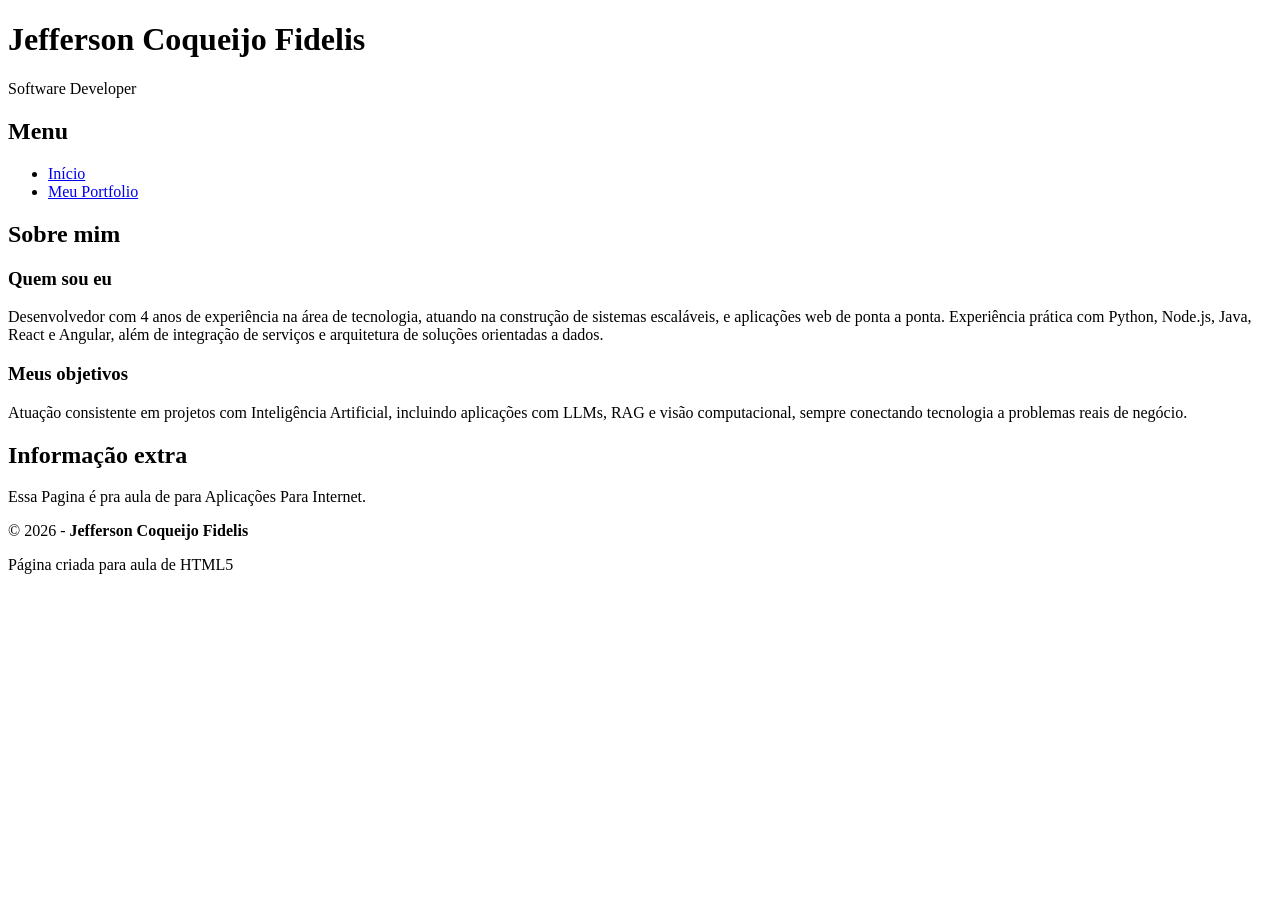
==== Atividades/Atividade-02/src/index.html @ 6340f18f "⭐feat: Página HTML5 simples com header, nav, main, section, article e footer - Criando uma pagina so" ====
<!DOCTYPE html>
<html lang="pt-BR">

<head>
    <meta charset="UTF-8">
    <meta name="viewport" content="width=device-width, initial-scale=1.0">
    <title>Página de Jefferson Coqueijo Fidelis</title>
</head>

<body>

    <header>
        <h1>Jefferson Coqueijo Fidelis</h1>
        <p>Software Developer</p>
    </header>

    <nav>
        <h2>Menu</h2>
        <ul>
            <li><a href="#">Início</a></li>
            <li><a href="https://portfolio-swart-omega-50.vercel.app/">Meu Portfolio</a></li>
        </ul>
    </nav>

    <main>

        <section>
            <h2>Sobre mim</h2>

            <article>
                <h3>Quem sou eu</h3>
                <p>
                    Desenvolvedor com 4 anos de experiência na área de tecnologia, atuando na construção de sistemas escaláveis, e aplicações web de ponta a ponta. Experiência prática com Python, Node.js, Java, React e Angular, além de integração de serviços e arquitetura de soluções orientadas a dados.
                </p>
            </article>

            <article>
                <h3>Meus objetivos</h3>
                <p>
                    Atuação consistente em projetos com Inteligência Artificial, incluindo aplicações com LLMs, RAG e visão computacional, sempre conectando tecnologia a problemas reais de negócio.
                </p>
            </article>

        </section>

        <aside>
            <h2>Informação extra</h2>
            <p>
               Essa Pagina é pra aula de para Aplicações Para Internet.
            </p>
        </aside>

    </main>

    <footer>
        <p>© 2026 - <strong>Jefferson Coqueijo Fidelis</strong></p>
        <p>Página criada para aula de HTML5</p>
    </footer>

</body>

</html>
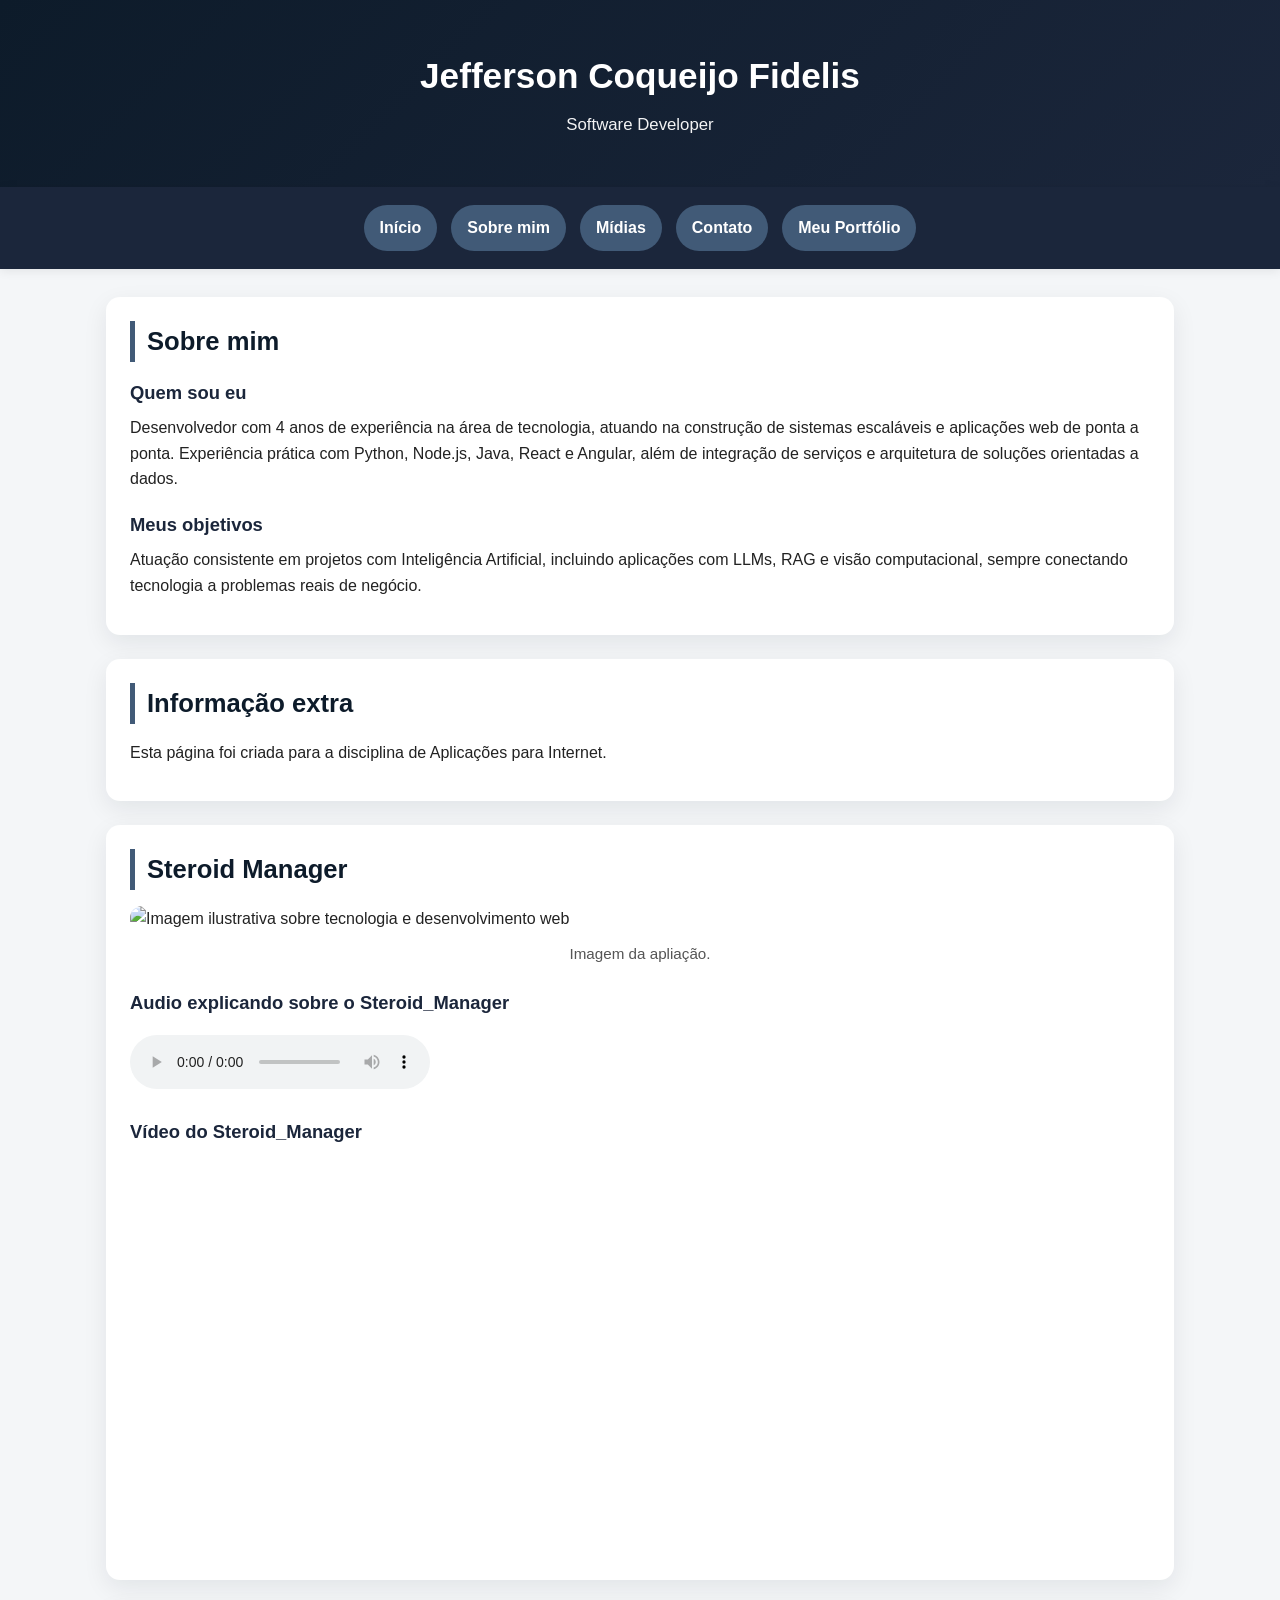
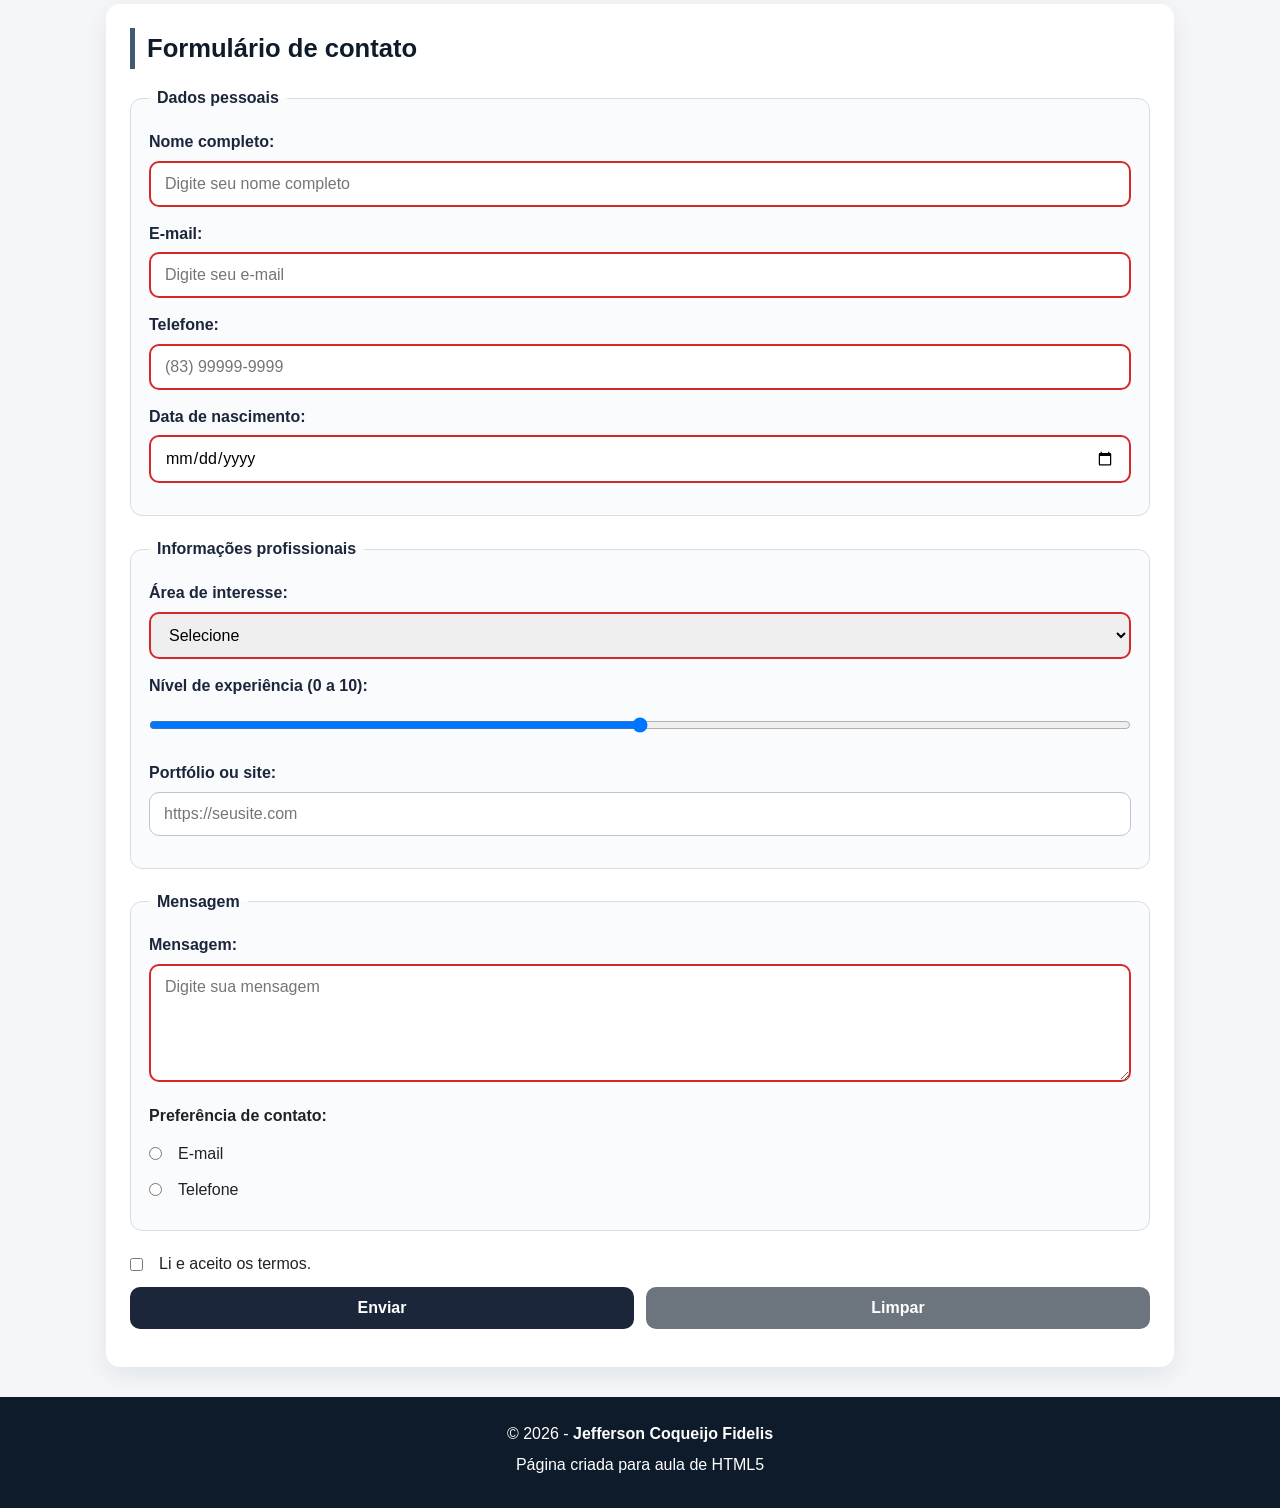
==== commit 2db5cf8e: "✨ Feat : Formulários avançados e mídias. Estrutura semântica do documento  Navegação por teclado  As" ====
--- a/Atividades/Atividade-02/src/index.html
+++ b/Atividades/Atividade-02/src/index.html
@@ -5,6 +5,8 @@
     <meta charset="UTF-8">
     <meta name="viewport" content="width=device-width, initial-scale=1.0">
     <title>Página de Jefferson Coqueijo Fidelis</title>
+    <link rel="stylesheet" href="style/styles.css">
+   
 </head>
 
 <body>
@@ -14,41 +16,191 @@
         <p>Software Developer</p>
     </header>
 
-    <nav>
-        <h2>Menu</h2>
+    <nav aria-label="Navegação principal">
         <ul>
-            <li><a href="#">Início</a></li>
-            <li><a href="https://portfolio-swart-omega-50.vercel.app/">Meu Portfolio</a></li>
+            <li><a href="#inicio">Início</a></li>
+            <li><a href="#sobre">Sobre mim</a></li>
+            <li><a href="#midias">Mídias</a></li>
+            <li><a href="#contato">Contato</a></li>
+            <li><a href="https://portfolio-swart-omega-50.vercel.app/" target="_blank" rel="noopener noreferrer">Meu Portfólio</a></li>
         </ul>
     </nav>
 
-    <main>
-
-        <section>
+    <main id="inicio">
+
+        <section id="sobre">
             <h2>Sobre mim</h2>
 
             <article>
                 <h3>Quem sou eu</h3>
                 <p>
-                    Desenvolvedor com 4 anos de experiência na área de tecnologia, atuando na construção de sistemas escaláveis, e aplicações web de ponta a ponta. Experiência prática com Python, Node.js, Java, React e Angular, além de integração de serviços e arquitetura de soluções orientadas a dados.
+                    Desenvolvedor com 4 anos de experiência na área de tecnologia, atuando na construção de sistemas
+                    escaláveis e aplicações web de ponta a ponta. Experiência prática com Python, Node.js, Java, React
+                    e Angular, além de integração de serviços e arquitetura de soluções orientadas a dados.
                 </p>
             </article>
 
             <article>
                 <h3>Meus objetivos</h3>
                 <p>
-                    Atuação consistente em projetos com Inteligência Artificial, incluindo aplicações com LLMs, RAG e visão computacional, sempre conectando tecnologia a problemas reais de negócio.
+                    Atuação consistente em projetos com Inteligência Artificial, incluindo aplicações com LLMs, RAG e
+                    visão computacional, sempre conectando tecnologia a problemas reais de negócio.
                 </p>
             </article>
-
         </section>
 
         <aside>
             <h2>Informação extra</h2>
             <p>
-               Essa Pagina é pra aula de para Aplicações Para Internet.
+                Esta página foi criada para a disciplina de Aplicações para Internet.
             </p>
         </aside>
+
+        <section id="midias">
+            <h2>Steroid Manager</h2>
+
+            <figure>
+                <img src="https://github-production-user-asset-6210df.s3.amazonaws.com/103468557/567363832-1a2eb5b3-f2b9-4617-880b-ebb6c87a023f.png?X-Amz-Algorithm=AWS4-HMAC-SHA256&X-Amz-Credential=AKIAVCODYLSA53PQK4ZA%2F20260322%2Fus-east-1%2Fs3%2Faws4_request&X-Amz-Date=20260322T024148Z&X-Amz-Expires=300&X-Amz-Signature=57ea985e418c3ec6338b1f11062d06a738a154f47679658f885ff54e4e17924d&X-Amz-SignedHeaders=host"
+                    alt="Imagem ilustrativa sobre tecnologia e desenvolvimento web">
+                <figcaption>Imagem da apliação.</figcaption>
+            </figure>
+
+            <h3>Audio explicando sobre o Steroid_Manager</h3>
+            <audio controls>
+                <source src="audio/Esse.m4a" type="audio/mp4">
+               
+                Seu navegador não suporta o elemento de áudio.
+            </audio>
+
+            <h3>Vídeo do Steroid_Manager</h3>
+            <iframe
+                src="https://www.youtube.com/embed/2qAwMleOou0"
+                title="Vídeo incorporado"
+                allow="accelerometer; autoplay; clipboard-write; encrypted-media; gyroscope; picture-in-picture"
+                allowfullscreen>
+            </iframe>
+        </section>
+
+       <section id="contato">
+    <h2>Formulário de contato</h2>
+
+    <form action="#" method="post">
+        <fieldset>
+            <legend>Dados pessoais</legend>
+
+            <label for="nome">Nome completo:</label>
+ <input
+  type="text"
+  id="nome"
+  name="nome"
+  required
+  minlength="3"
+  maxlength="100"
+  pattern="^[A-Za-zÀ-ÿ]+(?: [A-Za-zÀ-ÿ]+)+$"
+  placeholder="Digite seu nome completo">
+
+
+            <label for="email">E-mail:</label>
+            <input
+                type="email"
+                id="email"
+                name="email"
+                required
+                placeholder="Digite seu e-mail">
+
+            <label for="telefone">Telefone:</label>
+            <input
+                type="tel"
+                id="telefone"
+                name="telefone"
+                required
+                placeholder="(83) 99999-9999"
+                pattern="\([0-9]{2}\)\s[0-9]{4,5}-[0-9]{4}"
+                title="Digite no formato (83) 99999-9999">
+
+            <label for="nascimento">Data de nascimento:</label>
+            <input
+                type="date"
+                id="nascimento"
+                name="nascimento"
+                required>
+        </fieldset>
+
+        <fieldset>
+            <legend>Informações profissionais</legend>
+
+            <label for="area">Área de interesse:</label>
+            <select id="area" name="area" required>
+                <option value="">Selecione</option>
+                <option value="frontend">Front-end</option>
+                <option value="backend">Back-end</option>
+                <option value="fullstack">Full Stack</option>
+                <option value="dados">Dados e IA</option>
+            </select>
+
+            <label for="nivel">Nível de experiência (0 a 10):</label>
+            <input
+                type="range"
+                id="nivel"
+                name="nivel"
+                min="0"
+                max="10"
+                value="5">
+
+            <label for="site">Portfólio ou site:</label>
+            <input
+                type="url"
+                id="site"
+                name="site"
+                placeholder="https://seusite.com">
+        </fieldset>
+
+        <fieldset>
+            <legend>Mensagem</legend>
+
+            <label for="mensagem">Mensagem:</label>
+            <textarea
+                id="mensagem"
+                name="mensagem"
+                rows="5"
+                required
+                minlength="10"
+                maxlength="500"
+                placeholder="Digite sua mensagem"></textarea>
+
+            <p><strong>Preferência de contato:</strong></p>
+
+            <div class="inline-option">
+                <input
+                    type="radio"
+                    id="contato-email"
+                    name="preferencia_contato"
+                    value="email"
+                    required>
+                <label for="contato-email">E-mail</label>
+            </div>
+
+            <div class="inline-option">
+                <input
+                    type="radio"
+                    id="contato-telefone"
+                    name="preferencia_contato"
+                    value="telefone">
+                <label for="contato-telefone">Telefone</label>
+            </div>
+        </fieldset>
+
+        <div class="inline-option">
+            <input type="checkbox" id="termos" name="termos" required>
+            <label for="termos">Li e aceito os termos.</label>
+        </div>
+
+        <div class="buttons">
+            <button type="submit">Enviar</button>
+            <button type="reset">Limpar</button>
+        </div>
+    </form>
+</section>
 
     </main>
 
--- a/Atividades/Atividade-02/src/style/styles.css
+++ b/Atividades/Atividade-02/src/style/styles.css
@@ -0,0 +1,310 @@
+
+        * {
+            margin: 0;
+            padding: 0;
+            box-sizing: border-box;
+        }
+
+        :root {
+            --bg: #f4f6f8;
+            --surface: #ffffff;
+            --primary: #0d1b2a;
+            --secondary: #1b263b;
+            --accent: #415a77;
+            --accent-hover: #778da9;
+            --text: #222;
+            --muted: #555;
+            --border: #d9dee5;
+            --shadow: 0 8px 24px rgba(13, 27, 42, 0.08);
+            --radius: 14px;
+        }
+
+        body {
+            font-family: Arial, Helvetica, sans-serif;
+            line-height: 1.6;
+            background-color: var(--bg);
+            color: var(--text);
+        }
+
+        header {
+            background: linear-gradient(135deg, var(--primary), var(--secondary));
+            color: white;
+            text-align: center;
+            padding: 48px 20px 36px;
+        }
+
+        header h1 {
+            font-size: 2.2rem;
+            margin-bottom: 8px;
+        }
+
+        header p {
+            font-size: 1.05rem;
+            opacity: 0.95;
+        }
+
+        nav {
+            background-color: var(--secondary);
+            padding: 18px 20px;
+            box-shadow: 0 2px 10px rgba(0, 0, 0, 0.08);
+        }
+
+        nav h2 {
+            color: white;
+            text-align: center;
+            margin-bottom: 14px;
+            font-size: 1.1rem;
+        }
+
+        nav ul {
+            list-style: none;
+            display: flex;
+            justify-content: center;
+            align-items: center;
+            flex-wrap: wrap;
+            gap: 14px;
+        }
+
+        nav a {
+            display: inline-block;
+            color: white;
+            text-decoration: none;
+            background-color: var(--accent);
+            padding: 10px 16px;
+            border-radius: 999px;
+            transition: 0.25s ease;
+            font-weight: bold;
+        }
+input:required:invalid,
+select:required:invalid,
+textarea:required:invalid {
+    border: 2px solid #d62828;
+}
+
+input:required:valid,
+select:required:valid,
+textarea:required:valid {
+    border: 2px solid #2a9d8f;
+}
+
+input:focus:invalid,
+select:focus:invalid,
+textarea:focus:invalid {
+    outline: 2px solid #d62828;
+}
+
+input:focus:valid,
+select:focus:valid,
+textarea:focus:valid {
+    outline: 2px solid #2a9d8f;
+}
+        nav a:hover,
+        nav a:focus {
+            background-color: var(--accent-hover);
+            outline: 2px solid white;
+            outline-offset: 2px;
+        }
+
+        main {
+            max-width: 1100px;
+            margin: 28px auto;
+            padding: 0 16px;
+        }
+
+        section,
+        aside {
+            background-color: var(--surface);
+            margin-bottom: 24px;
+            padding: 24px;
+            border-radius: var(--radius);
+            box-shadow: var(--shadow);
+        }
+
+        section h2,
+        aside h2 {
+            font-size: 1.6rem;
+            color: var(--primary);
+            margin-bottom: 16px;
+            border-left: 5px solid var(--accent);
+            padding-left: 12px;
+        }
+
+        article + article {
+            margin-top: 18px;
+        }
+
+        h3 {
+            color: var(--secondary);
+            margin-bottom: 8px;
+            font-size: 1.15rem;
+        }
+
+        p {
+            margin-bottom: 12px;
+        }
+
+        figure {
+            margin-bottom: 22px;
+        }
+
+        img,
+        video,
+        iframe {
+            width: 100%;
+            max-width: 100%;
+            display: block;
+            border-radius: 12px;
+        }
+
+        figcaption {
+            margin-top: 10px;
+            font-size: 0.95rem;
+            color: var(--muted);
+            text-align: center;
+        }
+
+        audio,
+        video,
+        iframe {
+            margin-top: 10px;
+            margin-bottom: 20px;
+        }
+
+        iframe {
+            min-height: 380px;
+            border: none;
+        }
+
+        form {
+            margin-top: 10px;
+        }
+
+        fieldset {
+            border: 1px solid var(--border);
+            border-radius: 12px;
+            padding: 18px;
+            margin-bottom: 20px;
+            background-color: #fafbfd;
+        }
+
+        legend {
+            font-weight: bold;
+            color: var(--secondary);
+            padding: 0 8px;
+        }
+
+        label {
+            display: inline-block;
+            margin-bottom: 6px;
+            font-weight: bold;
+            color: var(--secondary);
+        }
+
+        input,
+        select,
+        textarea,
+        button {
+            width: 100%;
+            padding: 12px 14px;
+            margin-bottom: 14px;
+            border: 1px solid #bcc6d3;
+            border-radius: 10px;
+            font-size: 1rem;
+            font-family: inherit;
+        }
+
+        input:focus,
+        select:focus,
+        textarea:focus,
+        button:focus {
+            outline: 2px solid var(--accent-hover);
+            outline-offset: 2px;
+            border-color: var(--accent);
+        }
+
+        input[type="radio"],
+        input[type="checkbox"] {
+            width: auto;
+            margin: 0 8px 0 0;
+        }
+
+        .inline-option {
+            display: flex;
+            align-items: center;
+            gap: 8px;
+            margin-bottom: 10px;
+        }
+
+        .inline-option label {
+            margin-bottom: 0;
+            font-weight: normal;
+            color: var(--text);
+        }
+
+        .buttons {
+            display: flex;
+            gap: 12px;
+            flex-wrap: wrap;
+            margin-top: 10px;
+        }
+
+        .buttons button {
+            flex: 1;
+            min-width: 180px;
+            border: none;
+            cursor: pointer;
+            color: white;
+            font-weight: bold;
+            transition: 0.25s ease;
+        }
+
+        .buttons button[type="submit"] {
+            background-color: var(--secondary);
+        }
+
+        .buttons button[type="submit"]:hover {
+            background-color: var(--accent);
+        }
+
+        .buttons button[type="reset"] {
+            background-color: #6c757d;
+        }
+
+        .buttons button[type="reset"]:hover {
+            background-color: #5a6268;
+        }
+
+        footer {
+            background-color: var(--primary);
+            color: white;
+            text-align: center;
+            padding: 24px 20px;
+            margin-top: 30px;
+        }
+
+        footer p {
+            margin-bottom: 6px;
+        }
+
+        @media (max-width: 768px) {
+            header h1 {
+                font-size: 1.7rem;
+            }
+
+            nav ul {
+                flex-direction: column;
+            }
+
+            .buttons {
+                flex-direction: column;
+            }
+
+            iframe {
+                min-height: 220px;
+            }
+
+            section,
+            aside {
+                padding: 18px;
+            }
+        }
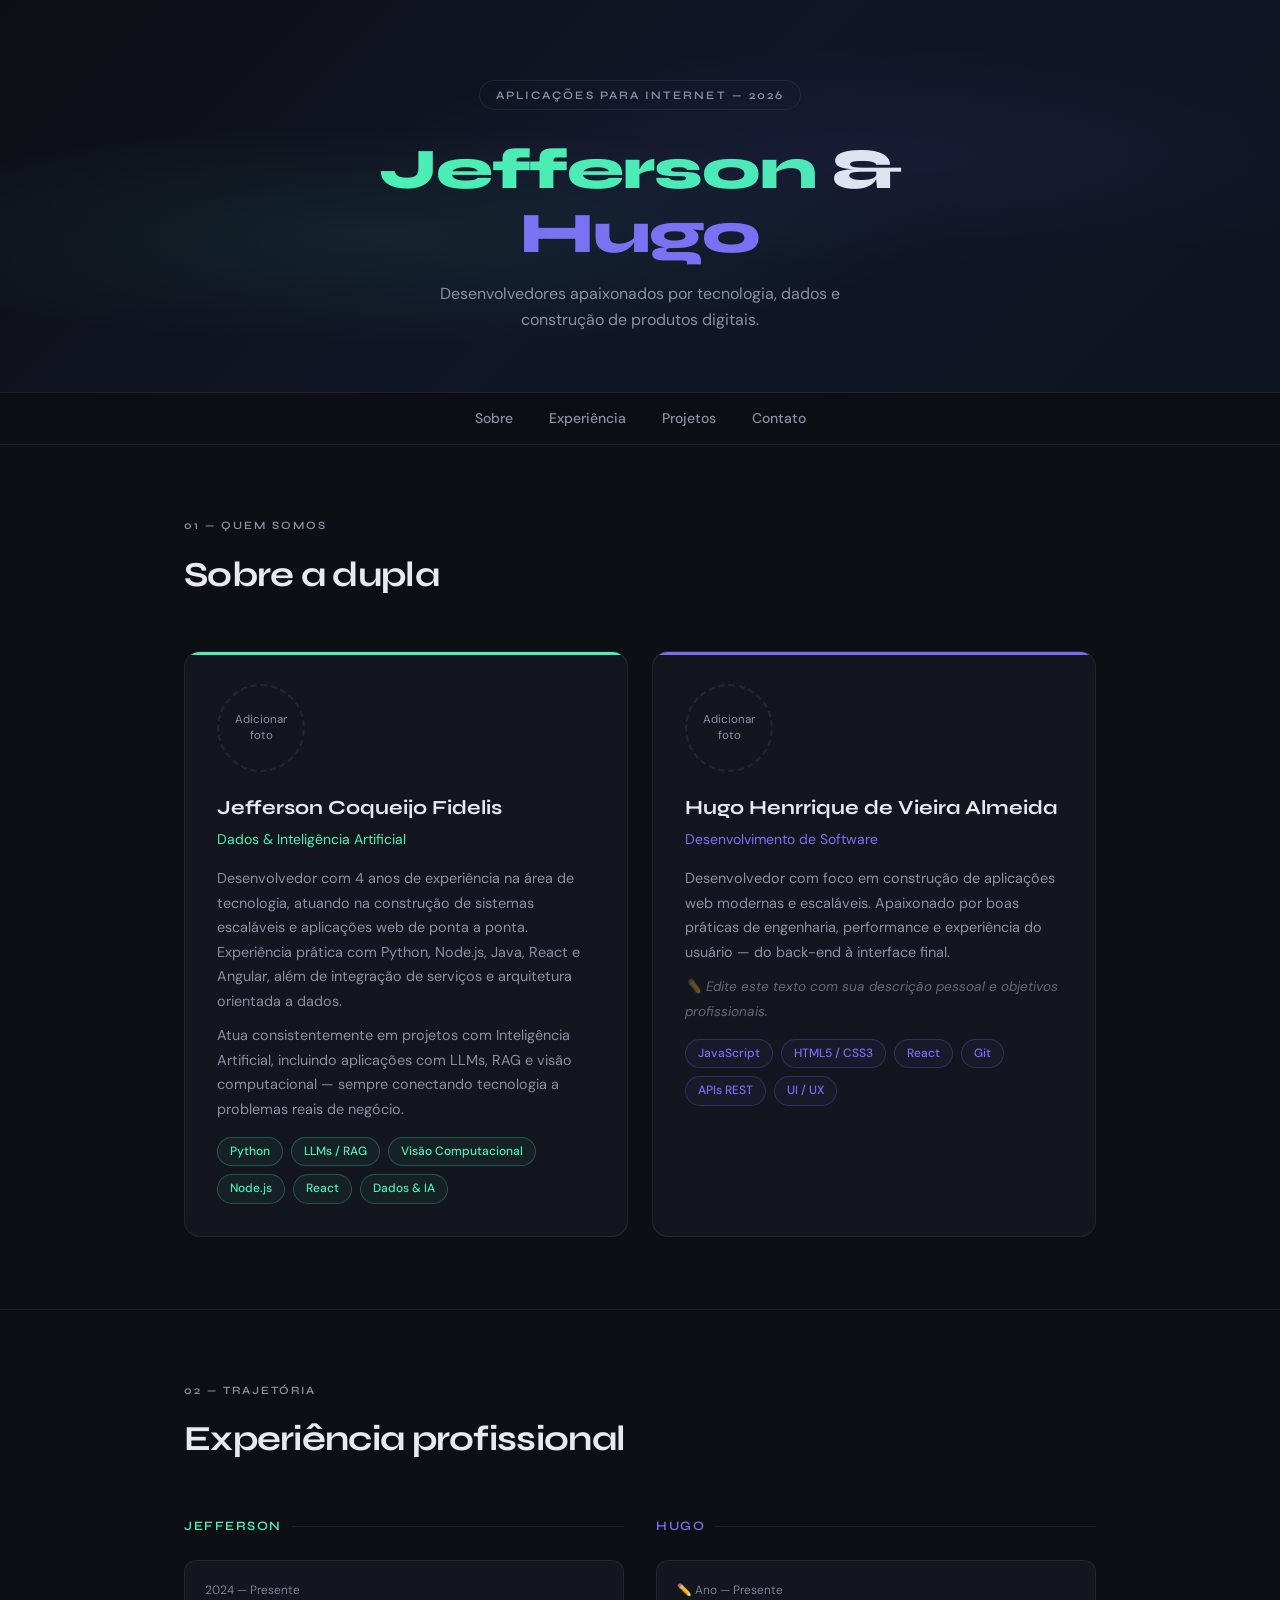
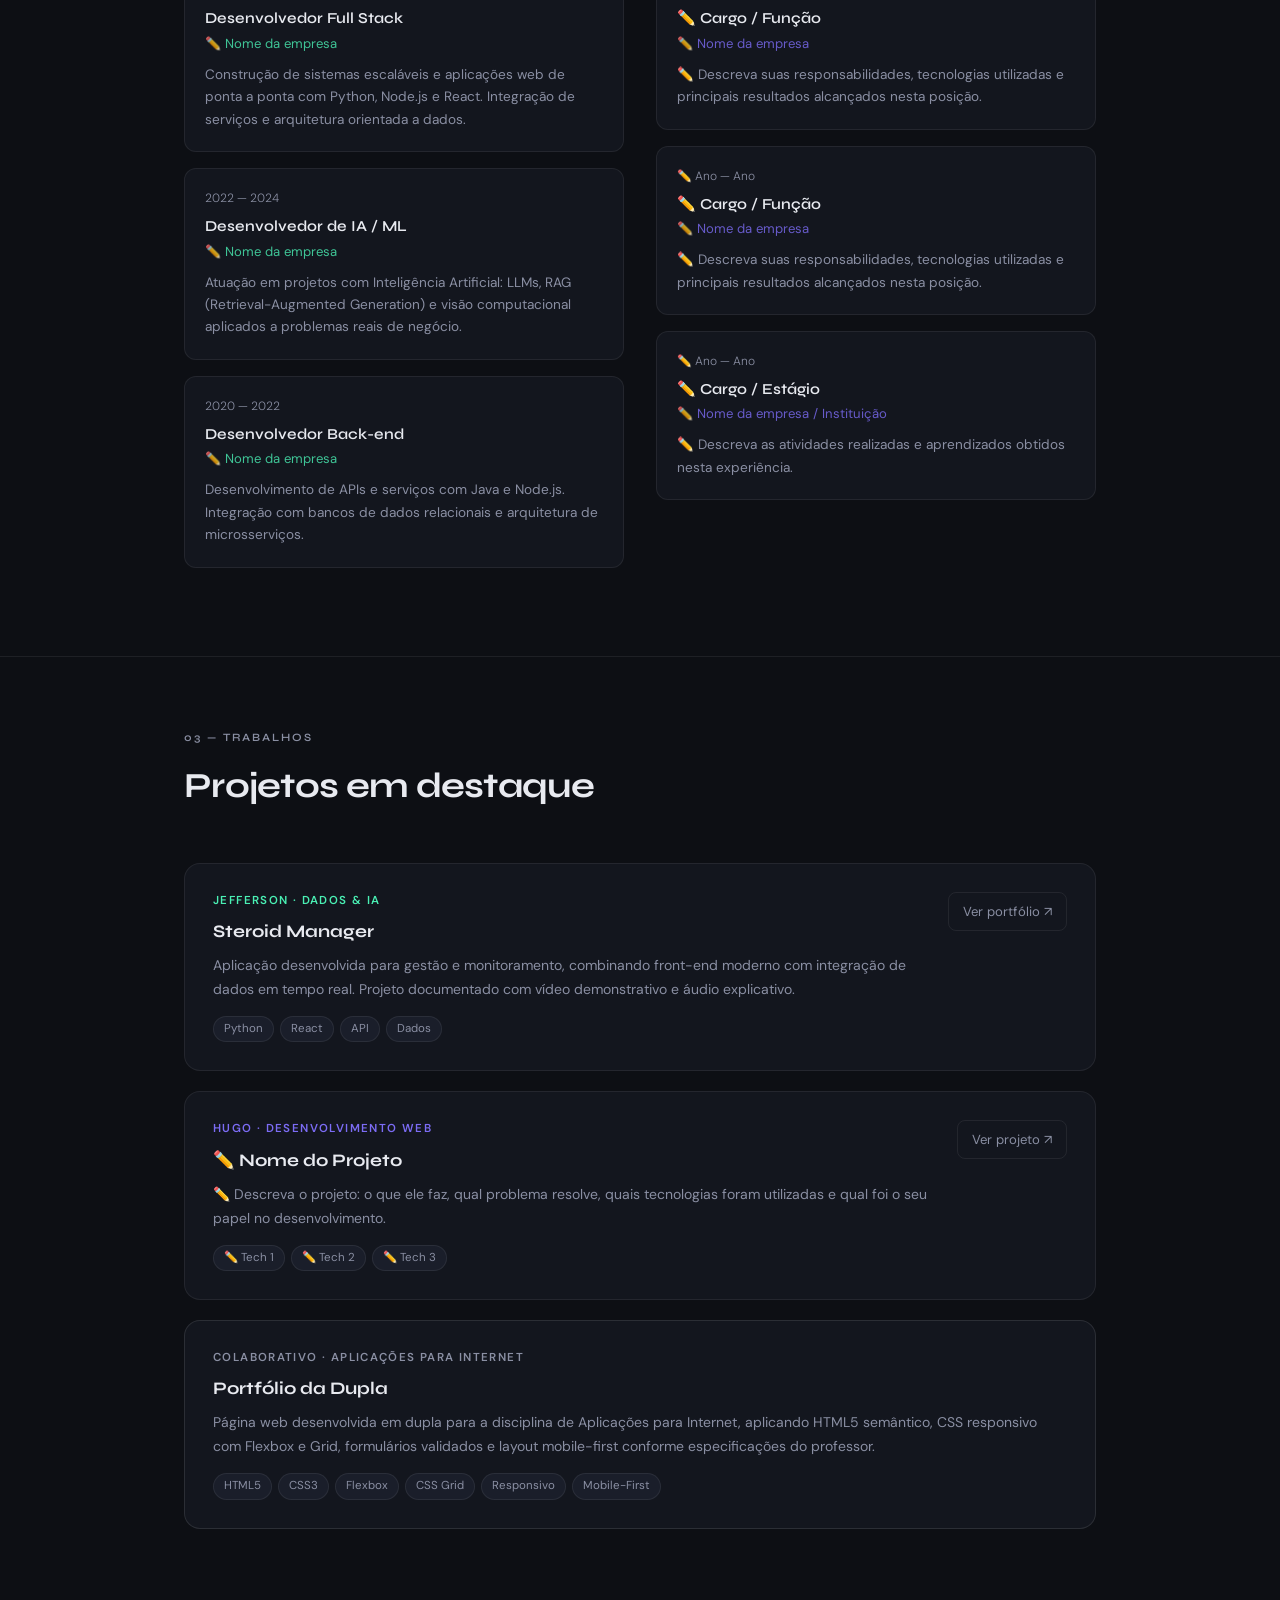
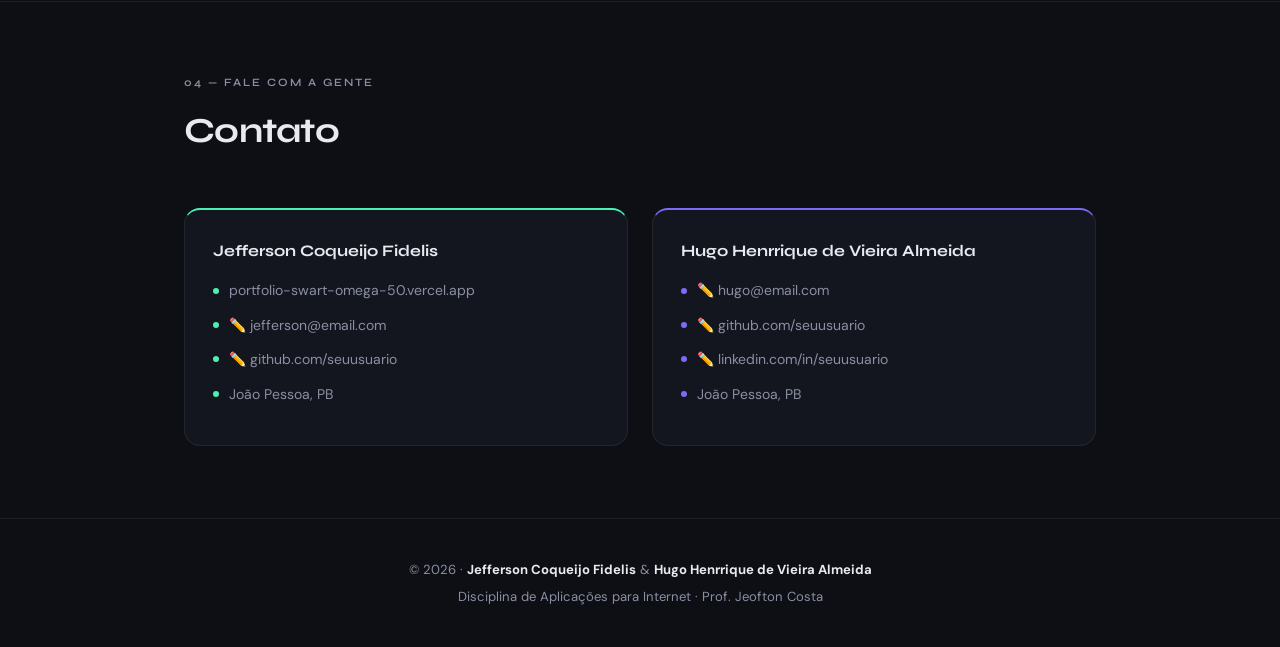
==== commit c1b13e03: "Feat: Atualização do portfolio" ====
--- a/Atividades/Atividade-02/src/index.html
+++ b/Atividades/Atividade-02/src/index.html
@@ -1,214 +1,302 @@
 <!DOCTYPE html>
 <html lang="pt-BR">
-
 <head>
-    <meta charset="UTF-8">
-    <meta name="viewport" content="width=device-width, initial-scale=1.0">
-    <title>Página de Jefferson Coqueijo Fidelis</title>
-    <link rel="stylesheet" href="style/styles.css">
-   
+  <meta charset="UTF-8">
+  <meta name="viewport" content="width=device-width, initial-scale=1.0">
+  <title>Portfólio – Jefferson & Hugo</title>
+  <link rel="preconnect" href="https://fonts.googleapis.com">
+  <link href="https://fonts.googleapis.com/css2?family=Syne:wght@400;600;700;800&family=DM+Sans:ital,wght@0,300;0,400;0,500;1,300&display=swap" rel="stylesheet">
+  <link rel="stylesheet" href="/Atividades/Atividade-02/src/style/styles.css">
 </head>
-
 <body>
 
-    <header>
-        <h1>Jefferson Coqueijo Fidelis</h1>
-        <p>Software Developer</p>
-    </header>
-
-    <nav aria-label="Navegação principal">
-        <ul>
-            <li><a href="#inicio">Início</a></li>
-            <li><a href="#sobre">Sobre mim</a></li>
-            <li><a href="#midias">Mídias</a></li>
-            <li><a href="#contato">Contato</a></li>
-            <li><a href="https://portfolio-swart-omega-50.vercel.app/" target="_blank" rel="noopener noreferrer">Meu Portfólio</a></li>
-        </ul>
-    </nav>
-
-    <main id="inicio">
-
-        <section id="sobre">
-            <h2>Sobre mim</h2>
-
-            <article>
-                <h3>Quem sou eu</h3>
-                <p>
-                    Desenvolvedor com 4 anos de experiência na área de tecnologia, atuando na construção de sistemas
-                    escaláveis e aplicações web de ponta a ponta. Experiência prática com Python, Node.js, Java, React
-                    e Angular, além de integração de serviços e arquitetura de soluções orientadas a dados.
-                </p>
-            </article>
-
-            <article>
-                <h3>Meus objetivos</h3>
-                <p>
-                    Atuação consistente em projetos com Inteligência Artificial, incluindo aplicações com LLMs, RAG e
-                    visão computacional, sempre conectando tecnologia a problemas reais de negócio.
-                </p>
-            </article>
-        </section>
-
-        <aside>
-            <h2>Informação extra</h2>
-            <p>
-                Esta página foi criada para a disciplina de Aplicações para Internet.
+  <!-- ── HERO ── -->
+  <div class="hero">
+    <div class="hero-label">Aplicações para Internet — 2026</div>
+    <h1>
+      <span class="jeff">Jefferson</span> &<br>
+      <span class="hugo">Hugo</span>
+    </h1>
+    <p>Desenvolvedores apaixonados por tecnologia, dados e construção de produtos digitais.</p>
+  </div>
+
+  <!-- ── NAV ── -->
+  <nav aria-label="Navegação principal">
+    <ul>
+      <li><a href="#sobre">Sobre</a></li>
+      <li><a href="#experiencia">Experiência</a></li>
+      <li><a href="#projetos">Projetos</a></li>
+      <li><a href="#contato">Contato</a></li>
+    </ul>
+  </nav>
+
+  <!-- ── SOBRE ── -->
+  <section id="sobre">
+    <div class="container">
+      <div class="section-tag shared">01 — Quem somos</div>
+      <div class="section-title">Sobre a dupla</div>
+
+      <div class="profiles-grid">
+
+        <!-- Jefferson -->
+        <div class="profile-card jeff">
+          <div class="photo-slot" title="Clique para adicionar foto">
+            <img id="foto-jeff" src="" alt="Foto de Jefferson" style="display:none;">
+            <div class="photo-placeholder" id="placeholder-jeff">Adicionar<br>foto</div>
+            <input type="file" accept="image/*" onchange="loadPhoto(this,'foto-jeff','placeholder-jeff')">
+          </div>
+          <div class="profile-name">Jefferson Coqueijo Fidelis</div>
+          <div class="profile-role">Dados & Inteligência Artificial</div>
+          <p class="profile-bio">
+            Desenvolvedor com 4 anos de experiência na área de tecnologia, atuando na construção de sistemas escaláveis e aplicações web de ponta a ponta. Experiência prática com Python, Node.js, Java, React e Angular, além de integração de serviços e arquitetura orientada a dados.
+          </p>
+          <p class="profile-bio" style="margin-top:10px;">
+            Atua consistentemente em projetos com Inteligência Artificial, incluindo aplicações com LLMs, RAG e visão computacional — sempre conectando tecnologia a problemas reais de negócio.
+          </p>
+          <div class="skills-list jeff">
+            <span class="skill-tag">Python</span>
+            <span class="skill-tag">LLMs / RAG</span>
+            <span class="skill-tag">Visão Computacional</span>
+            <span class="skill-tag">Node.js</span>
+            <span class="skill-tag">React</span>
+            <span class="skill-tag">Dados & IA</span>
+          </div>
+        </div>
+
+        <!-- Hugo -->
+        <div class="profile-card hugo">
+          <div class="photo-slot" title="Clique para adicionar foto">
+            <img id="foto-hugo" src="" alt="Foto de Hugo" style="display:none;">
+            <div class="photo-placeholder" id="placeholder-hugo">Adicionar<br>foto</div>
+            <input type="file" accept="image/*" onchange="loadPhoto(this,'foto-hugo','placeholder-hugo')">
+          </div>
+          <div class="profile-name">Hugo Henrrique de Vieira Almeida</div>
+          <div class="profile-role">Desenvolvimento de Software</div>
+          <p class="profile-bio">
+            Desenvolvedor com foco em construção de aplicações web modernas e escaláveis. Apaixonado por boas práticas de engenharia, performance e experiência do usuário — do back-end à interface final.
+          </p>
+          <p class="profile-bio" style="margin-top:10px;">
+            <em style="color: rgba(255,255,255,0.35); font-size:0.85rem;">✏️ Edite este texto com sua descrição pessoal e objetivos profissionais.</em>
+          </p>
+          <div class="skills-list hugo">
+            <span class="skill-tag">JavaScript</span>
+            <span class="skill-tag">HTML5 / CSS3</span>
+            <span class="skill-tag">React</span>
+            <span class="skill-tag">Git</span>
+            <span class="skill-tag">APIs REST</span>
+            <span class="skill-tag">UI / UX</span>
+          </div>
+        </div>
+
+      </div>
+    </div>
+  </section>
+
+  <!-- ── EXPERIÊNCIA ── -->
+  <section id="experiencia">
+    <div class="container">
+      <div class="section-tag shared">02 — Trajetória</div>
+      <div class="section-title">Experiência profissional</div>
+
+      <div class="experience-columns">
+
+        <!-- Jefferson -->
+        <div class="jeff-col">
+          <div class="exp-column-header jeff">Jefferson</div>
+
+          <div class="exp-item">
+            <div class="exp-date">2024 — Presente</div>
+            <div class="exp-title">Desenvolvedor Full Stack</div>
+            <div class="exp-company">✏️ Nome da empresa</div>
+            <div class="exp-desc">Construção de sistemas escaláveis e aplicações web de ponta a ponta com Python, Node.js e React. Integração de serviços e arquitetura orientada a dados.</div>
+          </div>
+
+          <div class="exp-item">
+            <div class="exp-date">2022 — 2024</div>
+            <div class="exp-title">Desenvolvedor de IA / ML</div>
+            <div class="exp-company">✏️ Nome da empresa</div>
+            <div class="exp-desc">Atuação em projetos com Inteligência Artificial: LLMs, RAG (Retrieval-Augmented Generation) e visão computacional aplicados a problemas reais de negócio.</div>
+          </div>
+
+          <div class="exp-item">
+            <div class="exp-date">2020 — 2022</div>
+            <div class="exp-title">Desenvolvedor Back-end</div>
+            <div class="exp-company">✏️ Nome da empresa</div>
+            <div class="exp-desc">Desenvolvimento de APIs e serviços com Java e Node.js. Integração com bancos de dados relacionais e arquitetura de microsserviços.</div>
+          </div>
+        </div>
+
+        <!-- Hugo -->
+        <div class="hugo-col">
+          <div class="exp-column-header hugo">Hugo</div>
+
+          <div class="exp-item">
+            <div class="exp-date">✏️ Ano — Presente</div>
+            <div class="exp-title">✏️ Cargo / Função</div>
+            <div class="exp-company">✏️ Nome da empresa</div>
+            <div class="exp-desc">✏️ Descreva suas responsabilidades, tecnologias utilizadas e principais resultados alcançados nesta posição.</div>
+          </div>
+
+          <div class="exp-item">
+            <div class="exp-date">✏️ Ano — Ano</div>
+            <div class="exp-title">✏️ Cargo / Função</div>
+            <div class="exp-company">✏️ Nome da empresa</div>
+            <div class="exp-desc">✏️ Descreva suas responsabilidades, tecnologias utilizadas e principais resultados alcançados nesta posição.</div>
+          </div>
+
+          <div class="exp-item">
+            <div class="exp-date">✏️ Ano — Ano</div>
+            <div class="exp-title">✏️ Cargo / Estágio</div>
+            <div class="exp-company">✏️ Nome da empresa / Instituição</div>
+            <div class="exp-desc">✏️ Descreva as atividades realizadas e aprendizados obtidos nesta experiência.</div>
+          </div>
+        </div>
+
+      </div>
+    </div>
+  </section>
+
+  <!-- ── PROJETOS ── -->
+  <section id="projetos">
+    <div class="container">
+      <div class="section-tag shared">03 — Trabalhos</div>
+      <div class="section-title">Projetos em destaque</div>
+
+      <div class="projects-shared">
+
+        <!-- Steroid Manager (Jefferson) -->
+        <div class="project-card">
+          <div>
+            <div class="project-label" style="color: var(--accent-jeff);">Jefferson · Dados & IA</div>
+            <div class="project-name">Steroid Manager</div>
+            <p class="project-desc">
+              Aplicação desenvolvida para gestão e monitoramento, combinando front-end moderno com integração de dados em tempo real. Projeto documentado com vídeo demonstrativo e áudio explicativo.
             </p>
-        </aside>
-
-        <section id="midias">
-            <h2>Steroid Manager</h2>
-
-            <figure>
-                <img src="https://github-production-user-asset-6210df.s3.amazonaws.com/103468557/567363832-1a2eb5b3-f2b9-4617-880b-ebb6c87a023f.png?X-Amz-Algorithm=AWS4-HMAC-SHA256&X-Amz-Credential=AKIAVCODYLSA53PQK4ZA%2F20260322%2Fus-east-1%2Fs3%2Faws4_request&X-Amz-Date=20260322T024148Z&X-Amz-Expires=300&X-Amz-Signature=57ea985e418c3ec6338b1f11062d06a738a154f47679658f885ff54e4e17924d&X-Amz-SignedHeaders=host"
-                    alt="Imagem ilustrativa sobre tecnologia e desenvolvimento web">
-                <figcaption>Imagem da apliação.</figcaption>
-            </figure>
-
-            <h3>Audio explicando sobre o Steroid_Manager</h3>
-            <audio controls>
-                <source src="audio/Esse.m4a" type="audio/mp4">
-               
-                Seu navegador não suporta o elemento de áudio.
-            </audio>
-
-            <h3>Vídeo do Steroid_Manager</h3>
-            <iframe
-                src="https://www.youtube.com/embed/2qAwMleOou0"
-                title="Vídeo incorporado"
-                allow="accelerometer; autoplay; clipboard-write; encrypted-media; gyroscope; picture-in-picture"
-                allowfullscreen>
-            </iframe>
-        </section>
-
-       <section id="contato">
-    <h2>Formulário de contato</h2>
-
-    <form action="#" method="post">
-        <fieldset>
-            <legend>Dados pessoais</legend>
-
-            <label for="nome">Nome completo:</label>
- <input
-  type="text"
-  id="nome"
-  name="nome"
-  required
-  minlength="3"
-  maxlength="100"
-  pattern="^[A-Za-zÀ-ÿ]+(?: [A-Za-zÀ-ÿ]+)+$"
-  placeholder="Digite seu nome completo">
-
-
-            <label for="email">E-mail:</label>
-            <input
-                type="email"
-                id="email"
-                name="email"
-                required
-                placeholder="Digite seu e-mail">
-
-            <label for="telefone">Telefone:</label>
-            <input
-                type="tel"
-                id="telefone"
-                name="telefone"
-                required
-                placeholder="(83) 99999-9999"
-                pattern="\([0-9]{2}\)\s[0-9]{4,5}-[0-9]{4}"
-                title="Digite no formato (83) 99999-9999">
-
-            <label for="nascimento">Data de nascimento:</label>
-            <input
-                type="date"
-                id="nascimento"
-                name="nascimento"
-                required>
-        </fieldset>
-
-        <fieldset>
-            <legend>Informações profissionais</legend>
-
-            <label for="area">Área de interesse:</label>
-            <select id="area" name="area" required>
-                <option value="">Selecione</option>
-                <option value="frontend">Front-end</option>
-                <option value="backend">Back-end</option>
-                <option value="fullstack">Full Stack</option>
-                <option value="dados">Dados e IA</option>
-            </select>
-
-            <label for="nivel">Nível de experiência (0 a 10):</label>
-            <input
-                type="range"
-                id="nivel"
-                name="nivel"
-                min="0"
-                max="10"
-                value="5">
-
-            <label for="site">Portfólio ou site:</label>
-            <input
-                type="url"
-                id="site"
-                name="site"
-                placeholder="https://seusite.com">
-        </fieldset>
-
-        <fieldset>
-            <legend>Mensagem</legend>
-
-            <label for="mensagem">Mensagem:</label>
-            <textarea
-                id="mensagem"
-                name="mensagem"
-                rows="5"
-                required
-                minlength="10"
-                maxlength="500"
-                placeholder="Digite sua mensagem"></textarea>
-
-            <p><strong>Preferência de contato:</strong></p>
-
-            <div class="inline-option">
-                <input
-                    type="radio"
-                    id="contato-email"
-                    name="preferencia_contato"
-                    value="email"
-                    required>
-                <label for="contato-email">E-mail</label>
+            <div class="project-tags">
+              <span class="project-tag">Python</span>
+              <span class="project-tag">React</span>
+              <span class="project-tag">API</span>
+              <span class="project-tag">Dados</span>
             </div>
-
-            <div class="inline-option">
-                <input
-                    type="radio"
-                    id="contato-telefone"
-                    name="preferencia_contato"
-                    value="telefone">
-                <label for="contato-telefone">Telefone</label>
+          </div>
+          <a href="https://portfolio-swart-omega-50.vercel.app/" target="_blank" rel="noopener" class="project-link">
+            Ver portfólio ↗
+          </a>
+        </div>
+
+        <!-- Projeto Hugo -->
+        <div class="project-card">
+          <div>
+            <div class="project-label" style="color: var(--accent-hugo);">Hugo · Desenvolvimento Web</div>
+            <div class="project-name">✏️ Nome do Projeto</div>
+            <p class="project-desc">
+              ✏️ Descreva o projeto: o que ele faz, qual problema resolve, quais tecnologias foram utilizadas e qual foi o seu papel no desenvolvimento.
+            </p>
+            <div class="project-tags">
+              <span class="project-tag">✏️ Tech 1</span>
+              <span class="project-tag">✏️ Tech 2</span>
+              <span class="project-tag">✏️ Tech 3</span>
             </div>
-        </fieldset>
-
-        <div class="inline-option">
-            <input type="checkbox" id="termos" name="termos" required>
-            <label for="termos">Li e aceito os termos.</label>
-        </div>
-
-        <div class="buttons">
-            <button type="submit">Enviar</button>
-            <button type="reset">Limpar</button>
-        </div>
-    </form>
-</section>
-
-    </main>
-
-    <footer>
-        <p>© 2026 - <strong>Jefferson Coqueijo Fidelis</strong></p>
-        <p>Página criada para aula de HTML5</p>
-    </footer>
+          </div>
+          <a href="#" class="project-link">Ver projeto ↗</a>
+        </div>
+
+        <!-- Projeto colaborativo (disciplina) -->
+        <div class="project-card collab" style="border-color: rgba(255,255,255,0.1);">
+          <div>
+            <div class="project-label">Colaborativo · Aplicações para Internet</div>
+            <div class="project-name">Portfólio da Dupla</div>
+            <p class="project-desc">
+              Página web desenvolvida em dupla para a disciplina de Aplicações para Internet, aplicando HTML5 semântico, CSS responsivo com Flexbox e Grid, formulários validados e layout mobile-first conforme especificações do professor.
+            </p>
+            <div class="project-tags">
+              <span class="project-tag">HTML5</span>
+              <span class="project-tag">CSS3</span>
+              <span class="project-tag">Flexbox</span>
+              <span class="project-tag">CSS Grid</span>
+              <span class="project-tag">Responsivo</span>
+              <span class="project-tag">Mobile-First</span>
+            </div>
+          </div>
+        </div>
+
+      </div>
+    </div>
+  </section>
+
+  <!-- ── CONTATO ── -->
+  <section id="contato">
+    <div class="container">
+      <div class="section-tag shared">04 — Fale com a gente</div>
+      <div class="section-title">Contato</div>
+
+      <div class="contact-grid">
+
+        <div class="contact-card jeff">
+          <div class="contact-name jeff">Jefferson Coqueijo Fidelis</div>
+          <div class="contact-item jeff">
+            <span class="contact-dot"></span>
+            <a href="https://portfolio-swart-omega-50.vercel.app/" target="_blank" rel="noopener">portfolio-swart-omega-50.vercel.app</a>
+          </div>
+          <div class="contact-item jeff">
+            <span class="contact-dot"></span>
+            <span>✏️ jefferson@email.com</span>
+          </div>
+          <div class="contact-item jeff">
+            <span class="contact-dot"></span>
+            <span>✏️ github.com/seuusuario</span>
+          </div>
+          <div class="contact-item jeff">
+            <span class="contact-dot"></span>
+            <span>João Pessoa, PB</span>
+          </div>
+        </div>
+
+        <div class="contact-card hugo">
+          <div class="contact-name hugo">Hugo Henrrique de Vieira Almeida</div>
+          <div class="contact-item hugo">
+            <span class="contact-dot"></span>
+            <span>✏️ hugo@email.com</span>
+          </div>
+          <div class="contact-item hugo">
+            <span class="contact-dot"></span>
+            <span>✏️ github.com/seuusuario</span>
+          </div>
+          <div class="contact-item hugo">
+            <span class="contact-dot"></span>
+            <span>✏️ linkedin.com/in/seuusuario</span>
+          </div>
+          <div class="contact-item hugo">
+            <span class="contact-dot"></span>
+            <span>João Pessoa, PB</span>
+          </div>
+        </div>
+
+      </div>
+    </div>
+  </section>
+
+  <!-- ── FOOTER ── -->
+  <footer>
+    <p>© 2026 · <strong>Jefferson Coqueijo Fidelis</strong> & <strong>Hugo Henrrique de Vieira Almeida</strong></p>
+    <p style="margin-top:6px;">Disciplina de Aplicações para Internet · Prof. Jeofton Costa</p>
+  </footer>
+
+  <script>
+    function loadPhoto(input, imgId, placeholderId) {
+      const file = input.files[0];
+      if (!file) return;
+      const reader = new FileReader();
+      reader.onload = function(e) {
+        const img = document.getElementById(imgId);
+        const ph  = document.getElementById(placeholderId);
+        img.src = e.target.result;
+        img.style.display = 'block';
+        ph.style.display  = 'none';
+      };
+      reader.readAsDataURL(file);
+    }
+  </script>
 
 </body>
-
 </html>
--- a/Atividades/Atividade-02/src/style/styles.css
+++ b/Atividades/Atividade-02/src/style/styles.css
@@ -1,310 +1,483 @@
-
-        * {
-            margin: 0;
-            padding: 0;
-            box-sizing: border-box;
-        }
-
-        :root {
-            --bg: #f4f6f8;
-            --surface: #ffffff;
-            --primary: #0d1b2a;
-            --secondary: #1b263b;
-            --accent: #415a77;
-            --accent-hover: #778da9;
-            --text: #222;
-            --muted: #555;
-            --border: #d9dee5;
-            --shadow: 0 8px 24px rgba(13, 27, 42, 0.08);
-            --radius: 14px;
-        }
-
-        body {
-            font-family: Arial, Helvetica, sans-serif;
-            line-height: 1.6;
-            background-color: var(--bg);
-            color: var(--text);
-        }
-
-        header {
-            background: linear-gradient(135deg, var(--primary), var(--secondary));
-            color: white;
-            text-align: center;
-            padding: 48px 20px 36px;
-        }
-
-        header h1 {
-            font-size: 2.2rem;
-            margin-bottom: 8px;
-        }
-
-        header p {
-            font-size: 1.05rem;
-            opacity: 0.95;
-        }
-
-        nav {
-            background-color: var(--secondary);
-            padding: 18px 20px;
-            box-shadow: 0 2px 10px rgba(0, 0, 0, 0.08);
-        }
-
-        nav h2 {
-            color: white;
-            text-align: center;
-            margin-bottom: 14px;
-            font-size: 1.1rem;
-        }
-
-        nav ul {
-            list-style: none;
-            display: flex;
-            justify-content: center;
-            align-items: center;
-            flex-wrap: wrap;
-            gap: 14px;
-        }
-
-        nav a {
-            display: inline-block;
-            color: white;
-            text-decoration: none;
-            background-color: var(--accent);
-            padding: 10px 16px;
-            border-radius: 999px;
-            transition: 0.25s ease;
-            font-weight: bold;
-        }
-input:required:invalid,
-select:required:invalid,
-textarea:required:invalid {
-    border: 2px solid #d62828;
-}
-
-input:required:valid,
-select:required:valid,
-textarea:required:valid {
-    border: 2px solid #2a9d8f;
-}
-
-input:focus:invalid,
-select:focus:invalid,
-textarea:focus:invalid {
-    outline: 2px solid #d62828;
-}
-
-input:focus:valid,
-select:focus:valid,
-textarea:focus:valid {
-    outline: 2px solid #2a9d8f;
-}
-        nav a:hover,
-        nav a:focus {
-            background-color: var(--accent-hover);
-            outline: 2px solid white;
-            outline-offset: 2px;
-        }
-
-        main {
-            max-width: 1100px;
-            margin: 28px auto;
-            padding: 0 16px;
-        }
-
-        section,
-        aside {
-            background-color: var(--surface);
-            margin-bottom: 24px;
-            padding: 24px;
-            border-radius: var(--radius);
-            box-shadow: var(--shadow);
-        }
-
-        section h2,
-        aside h2 {
-            font-size: 1.6rem;
-            color: var(--primary);
-            margin-bottom: 16px;
-            border-left: 5px solid var(--accent);
-            padding-left: 12px;
-        }
-
-        article + article {
-            margin-top: 18px;
-        }
-
-        h3 {
-            color: var(--secondary);
-            margin-bottom: 8px;
-            font-size: 1.15rem;
-        }
-
-        p {
-            margin-bottom: 12px;
-        }
-
-        figure {
-            margin-bottom: 22px;
-        }
-
-        img,
-        video,
-        iframe {
-            width: 100%;
-            max-width: 100%;
-            display: block;
-            border-radius: 12px;
-        }
-
-        figcaption {
-            margin-top: 10px;
-            font-size: 0.95rem;
-            color: var(--muted);
-            text-align: center;
-        }
-
-        audio,
-        video,
-        iframe {
-            margin-top: 10px;
-            margin-bottom: 20px;
-        }
-
-        iframe {
-            min-height: 380px;
-            border: none;
-        }
-
-        form {
-            margin-top: 10px;
-        }
-
-        fieldset {
-            border: 1px solid var(--border);
-            border-radius: 12px;
-            padding: 18px;
-            margin-bottom: 20px;
-            background-color: #fafbfd;
-        }
-
-        legend {
-            font-weight: bold;
-            color: var(--secondary);
-            padding: 0 8px;
-        }
-
-        label {
-            display: inline-block;
-            margin-bottom: 6px;
-            font-weight: bold;
-            color: var(--secondary);
-        }
-
-        input,
-        select,
-        textarea,
-        button {
-            width: 100%;
-            padding: 12px 14px;
-            margin-bottom: 14px;
-            border: 1px solid #bcc6d3;
-            border-radius: 10px;
-            font-size: 1rem;
-            font-family: inherit;
-        }
-
-        input:focus,
-        select:focus,
-        textarea:focus,
-        button:focus {
-            outline: 2px solid var(--accent-hover);
-            outline-offset: 2px;
-            border-color: var(--accent);
-        }
-
-        input[type="radio"],
-        input[type="checkbox"] {
-            width: auto;
-            margin: 0 8px 0 0;
-        }
-
-        .inline-option {
-            display: flex;
-            align-items: center;
-            gap: 8px;
-            margin-bottom: 10px;
-        }
-
-        .inline-option label {
-            margin-bottom: 0;
-            font-weight: normal;
-            color: var(--text);
-        }
-
-        .buttons {
-            display: flex;
-            gap: 12px;
-            flex-wrap: wrap;
-            margin-top: 10px;
-        }
-
-        .buttons button {
-            flex: 1;
-            min-width: 180px;
-            border: none;
-            cursor: pointer;
-            color: white;
-            font-weight: bold;
-            transition: 0.25s ease;
-        }
-
-        .buttons button[type="submit"] {
-            background-color: var(--secondary);
-        }
-
-        .buttons button[type="submit"]:hover {
-            background-color: var(--accent);
-        }
-
-        .buttons button[type="reset"] {
-            background-color: #6c757d;
-        }
-
-        .buttons button[type="reset"]:hover {
-            background-color: #5a6268;
-        }
-
-        footer {
-            background-color: var(--primary);
-            color: white;
-            text-align: center;
-            padding: 24px 20px;
-            margin-top: 30px;
-        }
-
-        footer p {
-            margin-bottom: 6px;
-        }
-
-        @media (max-width: 768px) {
-            header h1 {
-                font-size: 1.7rem;
-            }
-
-            nav ul {
-                flex-direction: column;
-            }
-
-            .buttons {
-                flex-direction: column;
-            }
-
-            iframe {
-                min-height: 220px;
-            }
-
-            section,
-            aside {
-                padding: 18px;
-            }
-        }
+   :root {
+      --bg: #0d0f14;
+      --surface: #13161e;
+      --surface2: #1a1e2a;
+      --border: rgba(255,255,255,0.07);
+      --accent-jeff: #4af0b4;
+      --accent-hugo: #7c6cf5;
+      --text: #e8eaf0;
+      --muted: #8a8fa3;
+      --radius: 16px;
+    }
+
+    * { margin: 0; padding: 0; box-sizing: border-box; }
+
+    body {
+      font-family: 'DM Sans', sans-serif;
+      background-color: var(--bg);
+      color: var(--text);
+      line-height: 1.6;
+      min-height: 100vh;
+    }
+
+    /* ── HERO ── */
+    .hero {
+      background: linear-gradient(135deg, #0d0f14 0%, #111628 50%, #0d1420 100%);
+      border-bottom: 1px solid var(--border);
+      padding: 80px 24px 60px;
+      text-align: center;
+      position: relative;
+      overflow: hidden;
+    }
+
+    .hero::before {
+      content: '';
+      position: absolute;
+      inset: 0;
+      background:
+        radial-gradient(ellipse 60% 40% at 30% 60%, rgba(74,240,180,0.07) 0%, transparent 70%),
+        radial-gradient(ellipse 60% 40% at 70% 40%, rgba(124,108,245,0.07) 0%, transparent 70%);
+      pointer-events: none;
+    }
+
+    .hero-label {
+      display: inline-block;
+      font-family: 'Syne', sans-serif;
+      font-size: 0.72rem;
+      font-weight: 600;
+      letter-spacing: 0.18em;
+      text-transform: uppercase;
+      color: var(--muted);
+      border: 1px solid var(--border);
+      border-radius: 999px;
+      padding: 5px 16px;
+      margin-bottom: 28px;
+    }
+
+    .hero h1 {
+      font-family: 'Syne', sans-serif;
+      font-size: clamp(2rem, 6vw, 3.6rem);
+      font-weight: 800;
+      line-height: 1.1;
+      margin-bottom: 16px;
+      letter-spacing: -0.02em;
+    }
+
+    .hero h1 span.jeff { color: var(--accent-jeff); }
+    .hero h1 span.hugo { color: var(--accent-hugo); }
+
+    .hero p {
+      color: var(--muted);
+      font-size: 1rem;
+      max-width: 480px;
+      margin: 0 auto;
+    }
+
+    /* ── NAV ── */
+    nav {
+      position: sticky;
+      top: 0;
+      z-index: 100;
+      background: rgba(13,15,20,0.88);
+      backdrop-filter: blur(16px);
+      border-bottom: 1px solid var(--border);
+      padding: 0 24px;
+    }
+
+    nav ul {
+      list-style: none;
+      display: flex;
+      justify-content: center;
+      flex-wrap: wrap;
+      gap: 0;
+      max-width: 900px;
+      margin: 0 auto;
+    }
+
+    nav a {
+      display: block;
+      padding: 14px 18px;
+      color: var(--muted);
+      text-decoration: none;
+      font-size: 0.875rem;
+      font-weight: 500;
+      transition: color 0.2s;
+    }
+    nav a:hover { color: var(--text); }
+
+    /* ── MAIN CONTAINER ── */
+    .container {
+      max-width: 960px;
+      margin: 0 auto;
+      padding: 0 24px;
+    }
+
+    /* ── SECTION WRAPPER ── */
+    section {
+      padding: 72px 0;
+      border-bottom: 1px solid var(--border);
+    }
+
+    .section-tag {
+      font-family: 'Syne', sans-serif;
+      font-size: 0.7rem;
+      font-weight: 600;
+      letter-spacing: 0.18em;
+      text-transform: uppercase;
+      margin-bottom: 12px;
+    }
+
+    .section-tag.jeff { color: var(--accent-jeff); }
+    .section-tag.hugo { color: var(--accent-hugo); }
+    .section-tag.shared { color: var(--muted); }
+
+    .section-title {
+      font-family: 'Syne', sans-serif;
+      font-size: clamp(1.6rem, 4vw, 2.2rem);
+      font-weight: 700;
+      margin-bottom: 48px;
+      letter-spacing: -0.02em;
+    }
+
+    /* ── PROFILES GRID ── */
+    .profiles-grid {
+      display: grid;
+      grid-template-columns: 1fr 1fr;
+      gap: 24px;
+    }
+
+    .profile-card {
+      background: var(--surface);
+      border: 1px solid var(--border);
+      border-radius: var(--radius);
+      padding: 32px;
+      position: relative;
+      overflow: hidden;
+    }
+
+    .profile-card::before {
+      content: '';
+      position: absolute;
+      top: 0; left: 0; right: 0;
+      height: 3px;
+    }
+
+    .profile-card.jeff::before { background: var(--accent-jeff); }
+    .profile-card.hugo::before { background: var(--accent-hugo); }
+
+    .photo-slot {
+      width: 88px;
+      height: 88px;
+      border-radius: 50%;
+      margin-bottom: 20px;
+      border: 2px dashed var(--border);
+      display: flex;
+      align-items: center;
+      justify-content: center;
+      font-size: 0.75rem;
+      color: var(--muted);
+      text-align: center;
+      line-height: 1.4;
+      cursor: pointer;
+      transition: border-color 0.2s;
+      overflow: hidden;
+      position: relative;
+    }
+
+    .photo-slot:hover { border-color: rgba(255,255,255,0.3); }
+
+    .photo-slot img {
+      width: 100%;
+      height: 100%;
+      object-fit: cover;
+      border-radius: 50%;
+    }
+
+    .photo-slot input[type="file"] {
+      position: absolute;
+      inset: 0;
+      opacity: 0;
+      cursor: pointer;
+      width: 100%;
+      height: 100%;
+    }
+
+    .photo-placeholder {
+      pointer-events: none;
+      font-size: 0.72rem;
+      color: var(--muted);
+      text-align: center;
+    }
+
+    .profile-name {
+      font-family: 'Syne', sans-serif;
+      font-size: 1.25rem;
+      font-weight: 700;
+      margin-bottom: 4px;
+    }
+
+    .profile-role {
+      font-size: 0.875rem;
+      margin-bottom: 16px;
+    }
+
+    .profile-card.jeff .profile-role { color: var(--accent-jeff); }
+    .profile-card.hugo .profile-role { color: var(--accent-hugo); }
+
+    .profile-bio {
+      font-size: 0.9rem;
+      color: var(--muted);
+      line-height: 1.7;
+    }
+
+    /* ── SKILLS TAGS ── */
+    .skills-list {
+      display: flex;
+      flex-wrap: wrap;
+      gap: 8px;
+      margin-top: 16px;
+    }
+
+    .skill-tag {
+      font-size: 0.75rem;
+      font-weight: 500;
+      padding: 4px 12px;
+      border-radius: 999px;
+      border: 1px solid;
+    }
+
+    .jeff .skill-tag {
+      color: var(--accent-jeff);
+      border-color: rgba(74,240,180,0.25);
+      background: rgba(74,240,180,0.05);
+    }
+
+    .hugo .skill-tag {
+      color: var(--accent-hugo);
+      border-color: rgba(124,108,245,0.25);
+      background: rgba(124,108,245,0.05);
+    }
+
+    /* ── EXPERIENCE ── */
+    .experience-columns {
+      display: grid;
+      grid-template-columns: 1fr 1fr;
+      gap: 32px;
+    }
+
+    .exp-column-header {
+      font-family: 'Syne', sans-serif;
+      font-size: 0.8rem;
+      font-weight: 600;
+      letter-spacing: 0.12em;
+      text-transform: uppercase;
+      margin-bottom: 24px;
+      display: flex;
+      align-items: center;
+      gap: 10px;
+    }
+
+    .exp-column-header::after {
+      content: '';
+      flex: 1;
+      height: 1px;
+      background: var(--border);
+    }
+
+    .exp-column-header.jeff { color: var(--accent-jeff); }
+    .exp-column-header.hugo { color: var(--accent-hugo); }
+
+    .exp-item {
+      background: var(--surface);
+      border: 1px solid var(--border);
+      border-radius: 12px;
+      padding: 20px;
+      margin-bottom: 16px;
+      transition: border-color 0.2s;
+    }
+
+    .exp-item:hover { border-color: rgba(255,255,255,0.14); }
+
+    .exp-date {
+      font-size: 0.75rem;
+      color: var(--muted);
+      margin-bottom: 6px;
+      font-weight: 300;
+    }
+
+    .exp-title {
+      font-family: 'Syne', sans-serif;
+      font-size: 0.95rem;
+      font-weight: 600;
+      margin-bottom: 2px;
+    }
+
+    .exp-company {
+      font-size: 0.82rem;
+      margin-bottom: 10px;
+    }
+
+    .jeff-col .exp-company { color: var(--accent-jeff); opacity: 0.8; }
+    .hugo-col .exp-company { color: var(--accent-hugo); opacity: 0.8; }
+
+    .exp-desc {
+      font-size: 0.85rem;
+      color: var(--muted);
+      line-height: 1.65;
+    }
+
+    /* ── PROJECTS ── */
+    .projects-shared {
+      display: grid;
+      grid-template-columns: 1fr;
+      gap: 20px;
+    }
+
+    .project-card {
+      background: var(--surface);
+      border: 1px solid var(--border);
+      border-radius: var(--radius);
+      padding: 28px;
+      display: grid;
+      grid-template-columns: 1fr auto;
+      align-items: start;
+      gap: 24px;
+      transition: border-color 0.2s;
+    }
+
+    .project-card:hover { border-color: rgba(255,255,255,0.14); }
+
+    .project-label {
+      font-size: 0.72rem;
+      font-weight: 600;
+      letter-spacing: 0.12em;
+      text-transform: uppercase;
+      margin-bottom: 8px;
+    }
+
+    .project-card.collab .project-label { color: var(--muted); }
+
+    .project-name {
+      font-family: 'Syne', sans-serif;
+      font-size: 1.1rem;
+      font-weight: 700;
+      margin-bottom: 8px;
+    }
+
+    .project-desc {
+      font-size: 0.875rem;
+      color: var(--muted);
+      line-height: 1.7;
+    }
+
+    .project-tags {
+      display: flex;
+      flex-wrap: wrap;
+      gap: 6px;
+      margin-top: 14px;
+    }
+
+    .project-tag {
+      font-size: 0.72rem;
+      padding: 3px 10px;
+      border-radius: 999px;
+      background: var(--surface2);
+      border: 1px solid var(--border);
+      color: var(--muted);
+    }
+
+    .project-link {
+      display: inline-flex;
+      align-items: center;
+      gap: 6px;
+      font-size: 0.82rem;
+      color: var(--muted);
+      text-decoration: none;
+      border: 1px solid var(--border);
+      border-radius: 8px;
+      padding: 8px 14px;
+      white-space: nowrap;
+      transition: all 0.2s;
+    }
+
+    .project-link:hover {
+      color: var(--text);
+      border-color: rgba(255,255,255,0.2);
+    }
+
+    /* ── CONTACT ── */
+    .contact-grid {
+      display: grid;
+      grid-template-columns: 1fr 1fr;
+      gap: 24px;
+    }
+
+    .contact-card {
+      background: var(--surface);
+      border: 1px solid var(--border);
+      border-radius: var(--radius);
+      padding: 28px;
+    }
+
+    .contact-card.jeff { border-top: 2px solid var(--accent-jeff); }
+    .contact-card.hugo { border-top: 2px solid var(--accent-hugo); }
+
+    .contact-name {
+      font-family: 'Syne', sans-serif;
+      font-size: 1rem;
+      font-weight: 700;
+      margin-bottom: 16px;
+    }
+
+    .contact-item {
+      display: flex;
+      align-items: center;
+      gap: 10px;
+      margin-bottom: 12px;
+      font-size: 0.875rem;
+      color: var(--muted);
+    }
+
+    .contact-dot {
+      width: 6px;
+      height: 6px;
+      border-radius: 50%;
+      flex-shrink: 0;
+    }
+
+    .jeff .contact-dot { background: var(--accent-jeff); }
+    .hugo .contact-dot { background: var(--accent-hugo); }
+
+    .contact-item a {
+      color: var(--muted);
+      text-decoration: none;
+      transition: color 0.2s;
+    }
+
+    .contact-item a:hover { color: var(--text); }
+
+    /* ── FOOTER ── */
+    footer {
+      padding: 40px 24px;
+      text-align: center;
+      color: var(--muted);
+      font-size: 0.82rem;
+    }
+
+    footer strong { color: var(--text); }
+
+    /* ── RESPONSIVE ── */
+    @media (max-width: 768px) {
+      .profiles-grid,
+      .experience-columns,
+      .contact-grid {
+        grid-template-columns: 1fr;
+      }
+
+      .project-card {
+        grid-template-columns: 1fr;
+      }
+
+      .hero { padding: 60px 20px 48px; }
+      section { padding: 52px 0; }
+    }
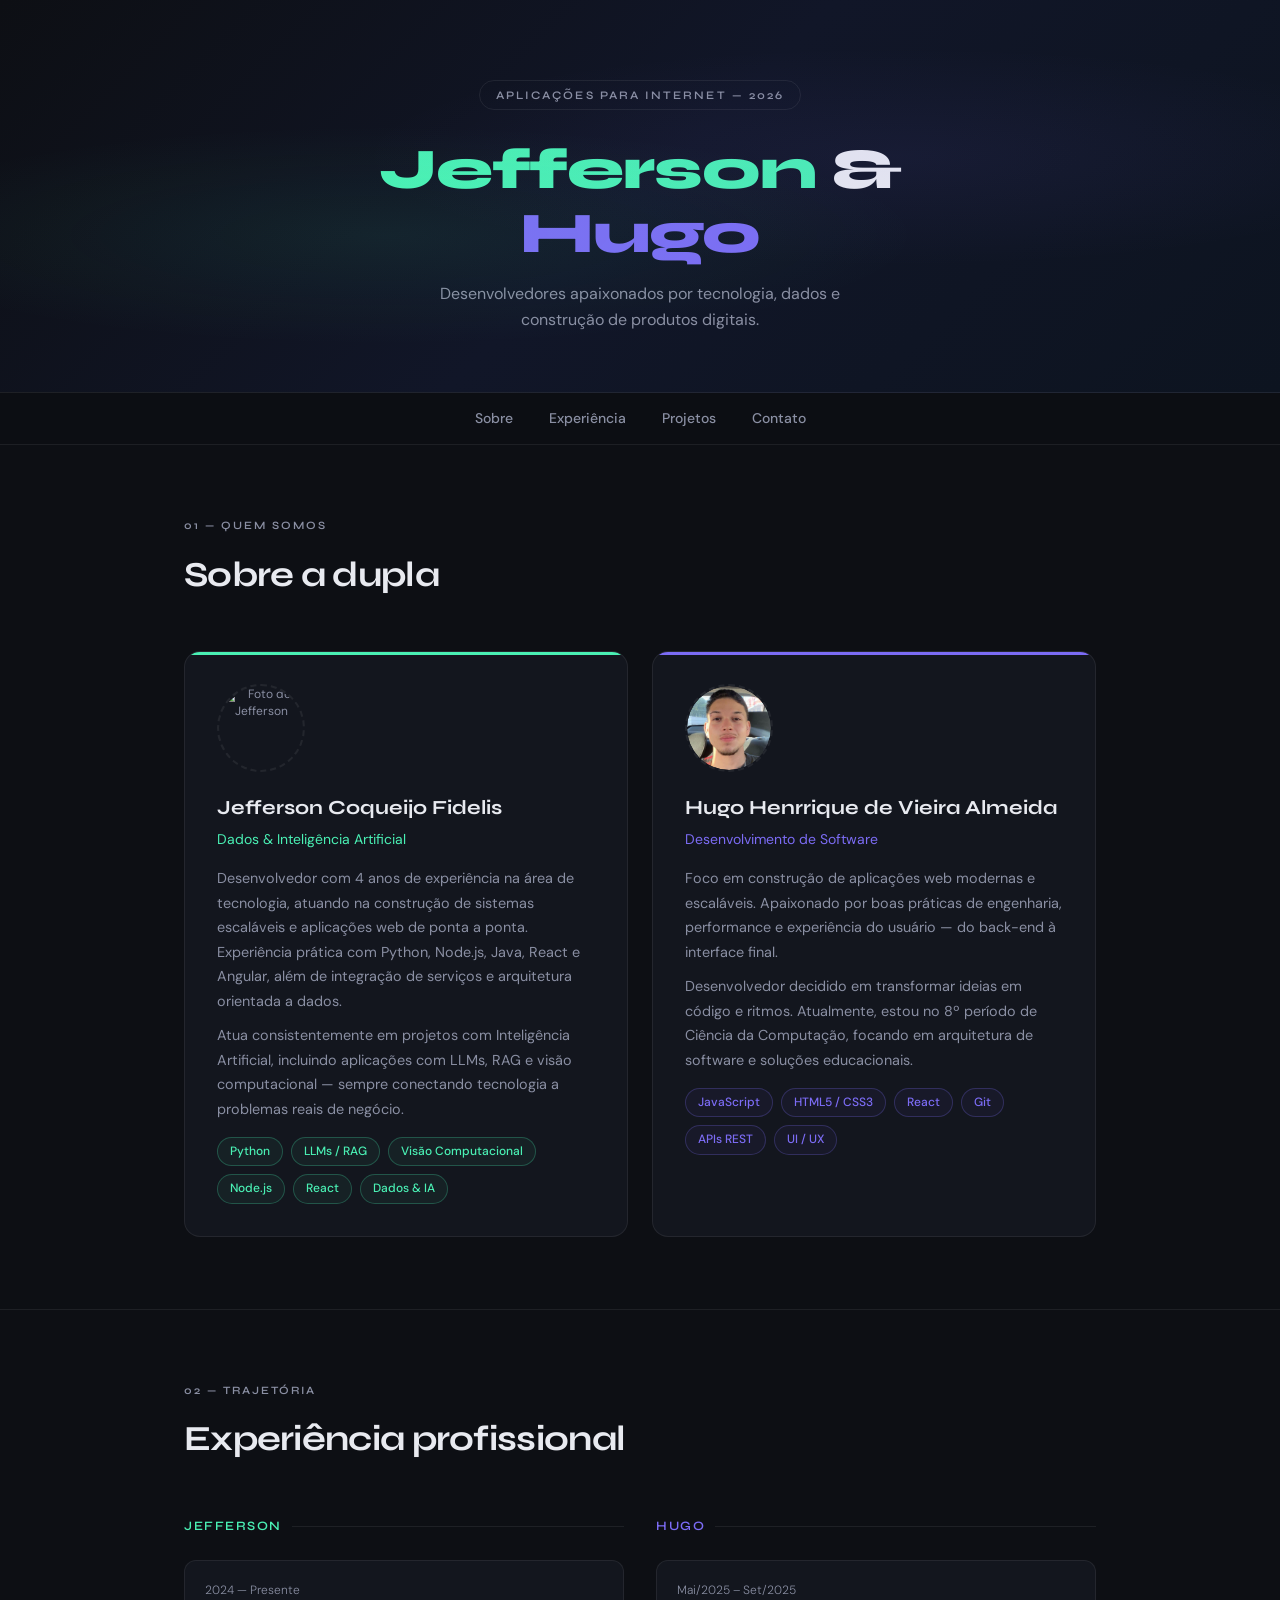
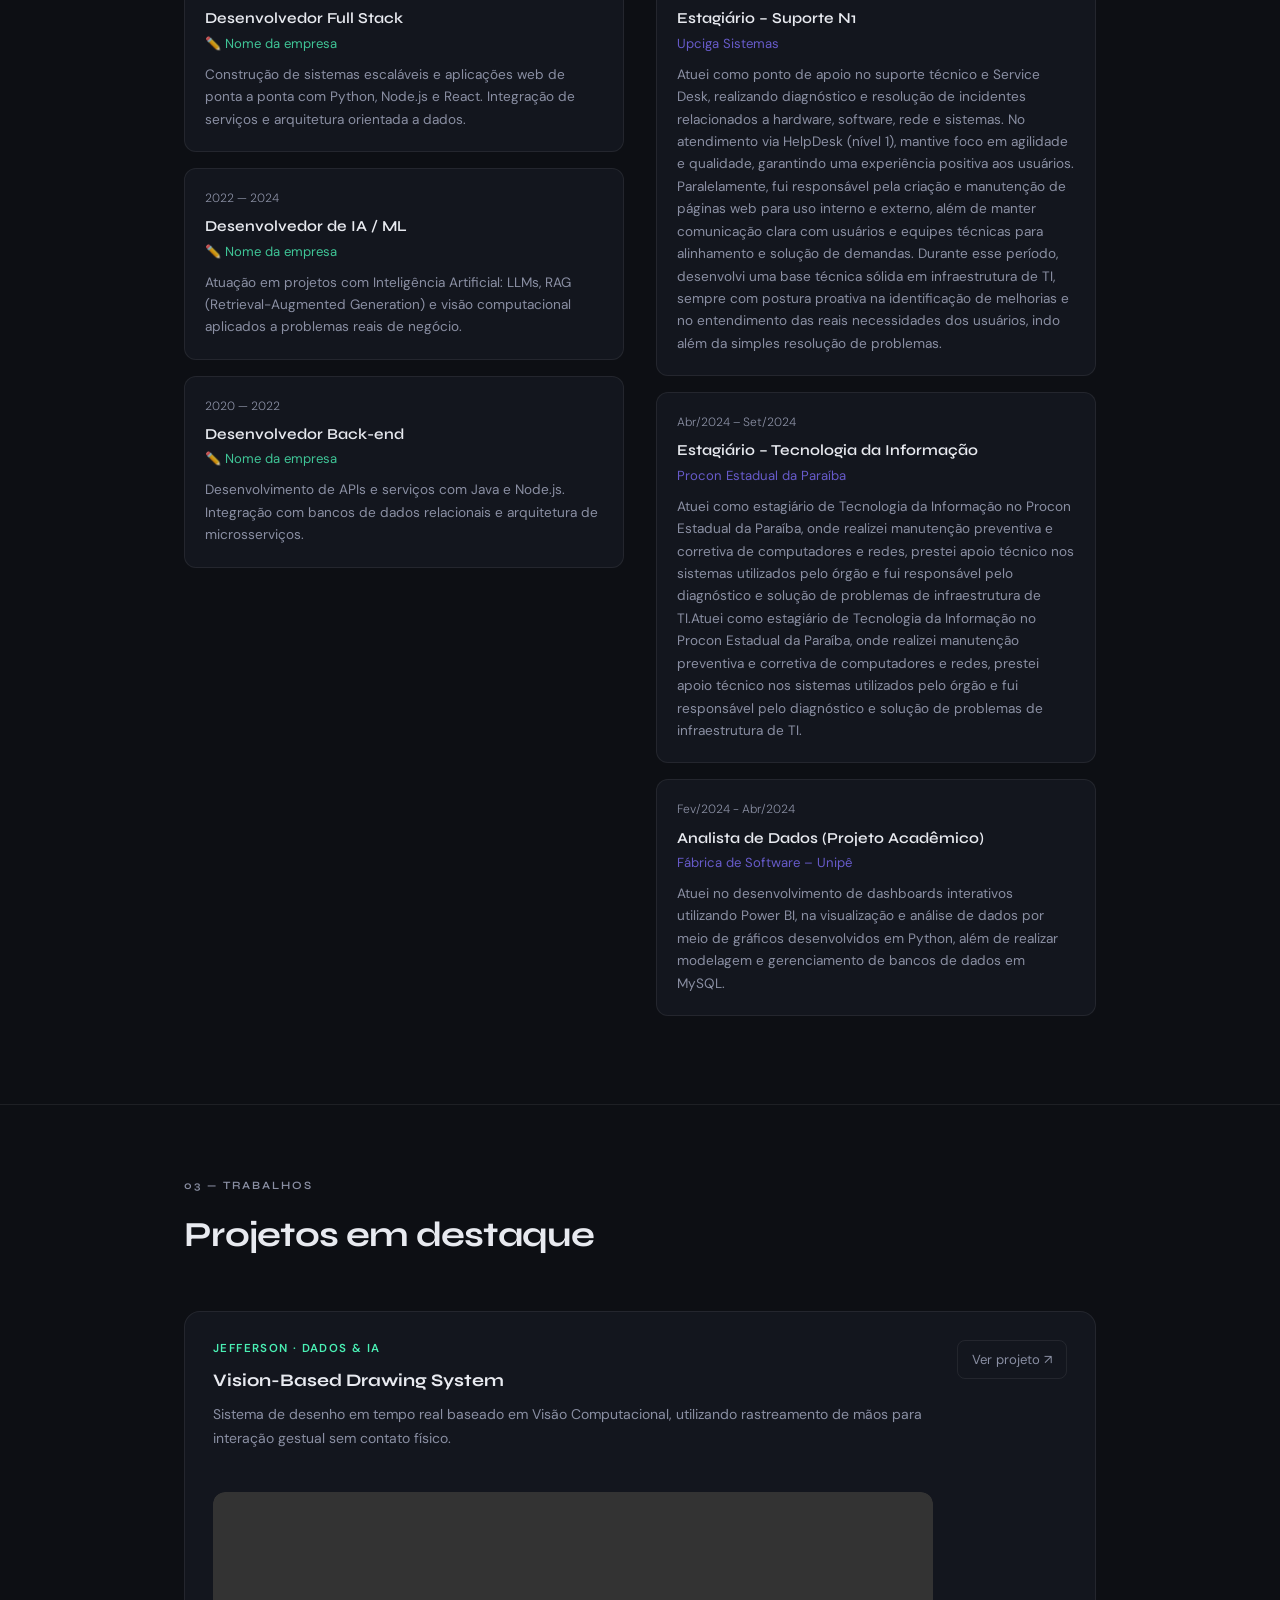
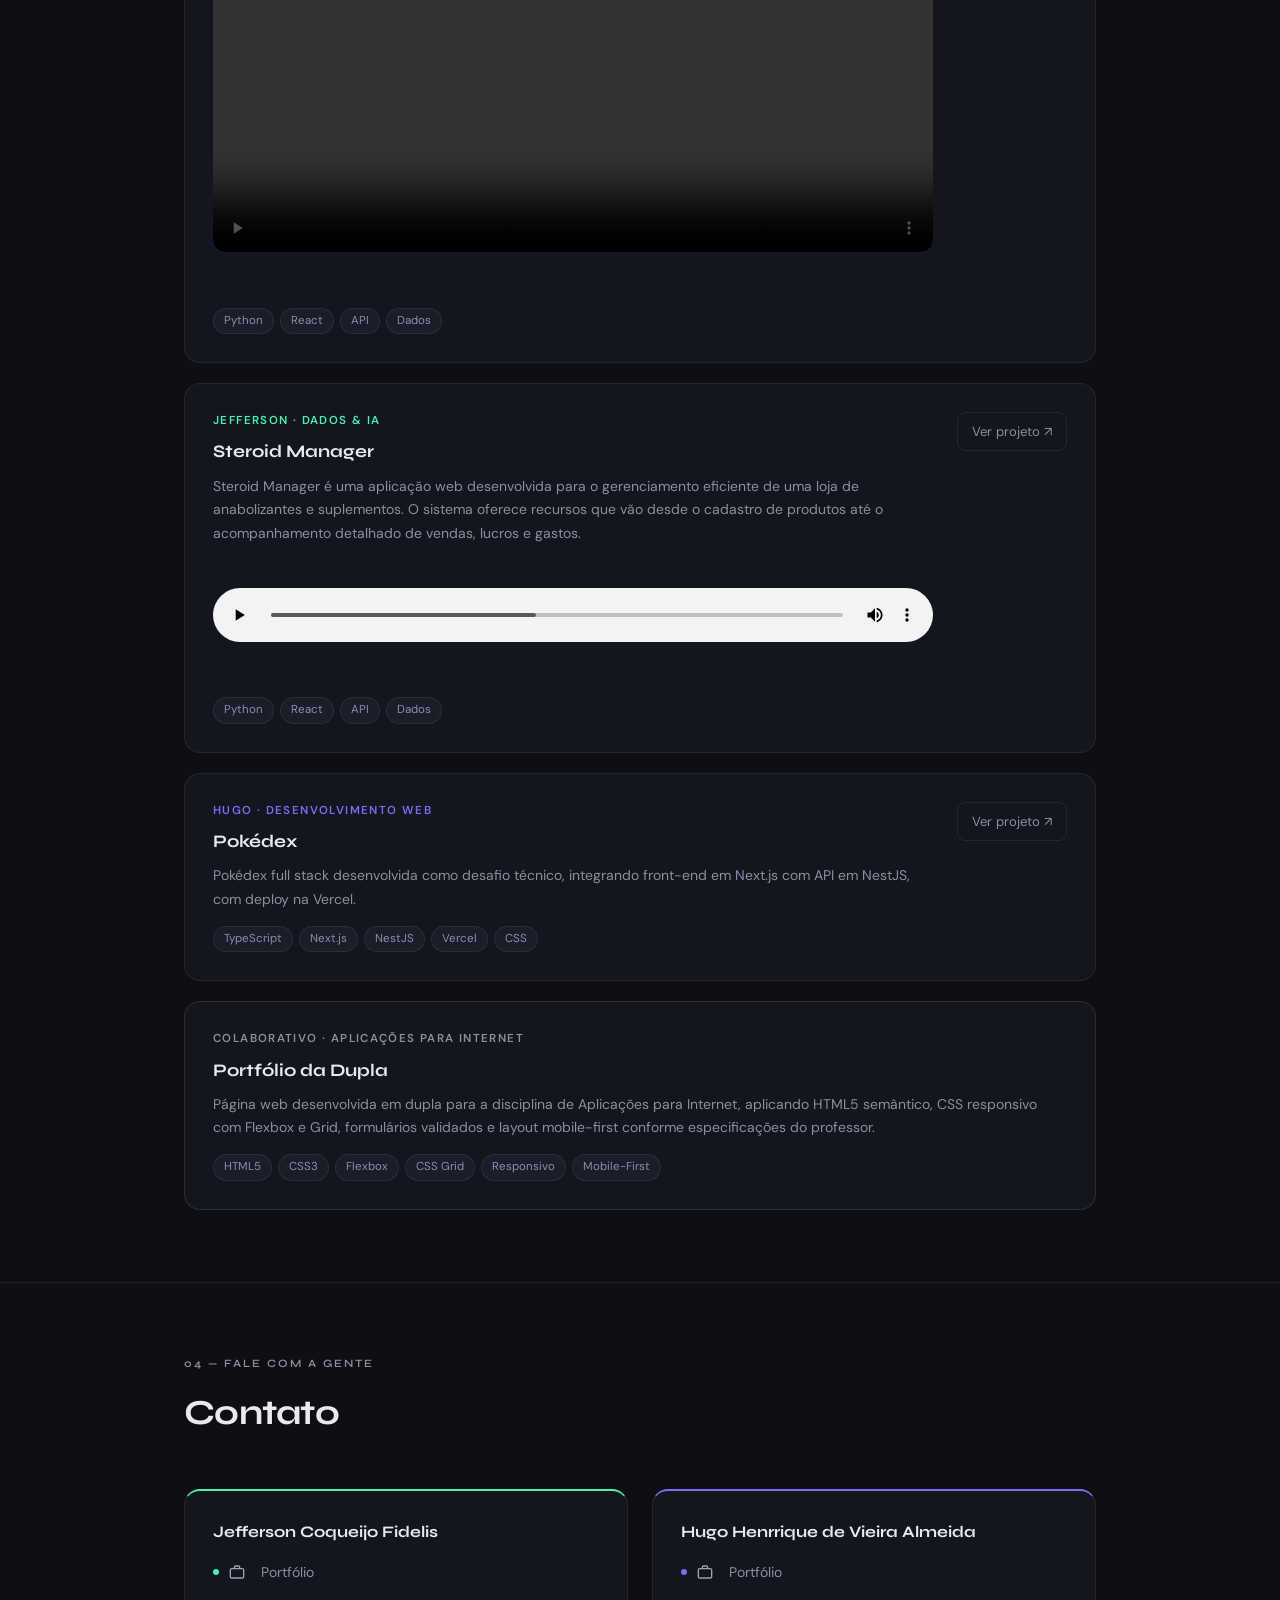
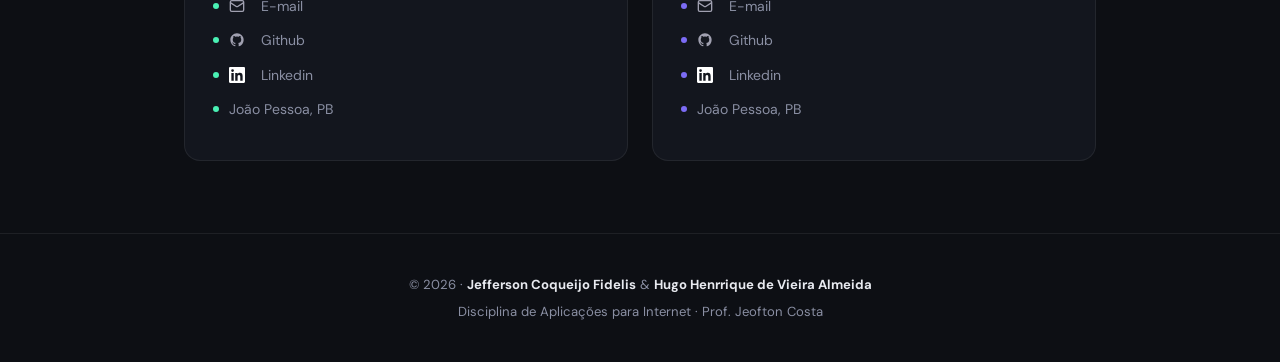
==== commit 2246cdde: "Adicionado video e audio, corrigido logica de adicionar foto. - Added audio file: audio.mp3 (2.2 MB)" ====
--- a/Atividades/Atividade-02/src/index.html
+++ b/Atividades/Atividade-02/src/index.html
@@ -1,302 +1,482 @@
-<!DOCTYPE html>
+<!doctype html>
 <html lang="pt-BR">
-<head>
-  <meta charset="UTF-8">
-  <meta name="viewport" content="width=device-width, initial-scale=1.0">
-  <title>Portfólio – Jefferson & Hugo</title>
-  <link rel="preconnect" href="https://fonts.googleapis.com">
-  <link href="https://fonts.googleapis.com/css2?family=Syne:wght@400;600;700;800&family=DM+Sans:ital,wght@0,300;0,400;0,500;1,300&display=swap" rel="stylesheet">
-  <link rel="stylesheet" href="/Atividades/Atividade-02/src/style/styles.css">
-</head>
-<body>
-
-  <!-- ── HERO ── -->
-  <div class="hero">
-    <div class="hero-label">Aplicações para Internet — 2026</div>
-    <h1>
-      <span class="jeff">Jefferson</span> &<br>
-      <span class="hugo">Hugo</span>
-    </h1>
-    <p>Desenvolvedores apaixonados por tecnologia, dados e construção de produtos digitais.</p>
-  </div>
-
-  <!-- ── NAV ── -->
-  <nav aria-label="Navegação principal">
-    <ul>
-      <li><a href="#sobre">Sobre</a></li>
-      <li><a href="#experiencia">Experiência</a></li>
-      <li><a href="#projetos">Projetos</a></li>
-      <li><a href="#contato">Contato</a></li>
-    </ul>
-  </nav>
-
-  <!-- ── SOBRE ── -->
-  <section id="sobre">
-    <div class="container">
-      <div class="section-tag shared">01 — Quem somos</div>
-      <div class="section-title">Sobre a dupla</div>
-
-      <div class="profiles-grid">
-
-        <!-- Jefferson -->
-        <div class="profile-card jeff">
-          <div class="photo-slot" title="Clique para adicionar foto">
-            <img id="foto-jeff" src="" alt="Foto de Jefferson" style="display:none;">
-            <div class="photo-placeholder" id="placeholder-jeff">Adicionar<br>foto</div>
-            <input type="file" accept="image/*" onchange="loadPhoto(this,'foto-jeff','placeholder-jeff')">
-          </div>
-          <div class="profile-name">Jefferson Coqueijo Fidelis</div>
-          <div class="profile-role">Dados & Inteligência Artificial</div>
-          <p class="profile-bio">
-            Desenvolvedor com 4 anos de experiência na área de tecnologia, atuando na construção de sistemas escaláveis e aplicações web de ponta a ponta. Experiência prática com Python, Node.js, Java, React e Angular, além de integração de serviços e arquitetura orientada a dados.
-          </p>
-          <p class="profile-bio" style="margin-top:10px;">
-            Atua consistentemente em projetos com Inteligência Artificial, incluindo aplicações com LLMs, RAG e visão computacional — sempre conectando tecnologia a problemas reais de negócio.
-          </p>
-          <div class="skills-list jeff">
-            <span class="skill-tag">Python</span>
-            <span class="skill-tag">LLMs / RAG</span>
-            <span class="skill-tag">Visão Computacional</span>
-            <span class="skill-tag">Node.js</span>
-            <span class="skill-tag">React</span>
-            <span class="skill-tag">Dados & IA</span>
+  <head>
+    <meta charset="UTF-8" />
+    <meta name="viewport" content="width=device-width, initial-scale=1.0" />
+    <title>Portfólio – Jefferson & Hugo</title>
+    <link rel="preconnect" href="https://fonts.googleapis.com" />
+    <link
+      href="https://fonts.googleapis.com/css2?family=Syne:wght@400;600;700;800&family=DM+Sans:ital,wght@0,300;0,400;0,500;1,300&display=swap"
+      rel="stylesheet"
+    />
+    <link
+      rel="stylesheet"
+      href="/Atividades/Atividade-02/src/style/styles.css"
+    />
+  </head>
+  <body>
+    <!-- ── HERO ── -->
+    <div class="hero">
+      <div class="hero-label">Aplicações para Internet — 2026</div>
+      <h1>
+        <span class="jeff">Jefferson</span> &<br />
+        <span class="hugo">Hugo</span>
+      </h1>
+      <p>
+        Desenvolvedores apaixonados por tecnologia, dados e construção de
+        produtos digitais.
+      </p>
+    </div>
+
+    <!-- ── NAV ── -->
+    <nav aria-label="Navegação principal">
+      <ul>
+        <li><a href="#sobre">Sobre</a></li>
+        <li><a href="#experiencia">Experiência</a></li>
+        <li><a href="#projetos">Projetos</a></li>
+        <li><a href="#contato">Contato</a></li>
+      </ul>
+    </nav>
+
+    <!-- ── SOBRE ── -->
+    <section id="sobre">
+      <div class="container">
+        <div class="section-tag shared">01 — Quem somos</div>
+        <div class="section-title">Sobre a dupla</div>
+
+        <div class="profiles-grid">
+          <!-- Jefferson -->
+          <div class="profile-card jeff">
+            <div class="photo-slot">
+              <img
+                id="foto-jeff"
+                src="/Atividades/Atividade-02/Resultado/jeff.jpg"
+                alt="Foto de Jefferson"
+              />
+            </div>
+            <div class="profile-name">Jefferson Coqueijo Fidelis</div>
+            <div class="profile-role">Dados & Inteligência Artificial</div>
+            <p class="profile-bio">
+              Desenvolvedor com 4 anos de experiência na área de tecnologia,
+              atuando na construção de sistemas escaláveis e aplicações web de
+              ponta a ponta. Experiência prática com Python, Node.js, Java,
+              React e Angular, além de integração de serviços e arquitetura
+              orientada a dados.
+            </p>
+            <p class="profile-bio" style="margin-top: 10px">
+              Atua consistentemente em projetos com Inteligência Artificial,
+              incluindo aplicações com LLMs, RAG e visão computacional — sempre
+              conectando tecnologia a problemas reais de negócio.
+            </p>
+            <div class="skills-list jeff">
+              <span class="skill-tag">Python</span>
+              <span class="skill-tag">LLMs / RAG</span>
+              <span class="skill-tag">Visão Computacional</span>
+              <span class="skill-tag">Node.js</span>
+              <span class="skill-tag">React</span>
+              <span class="skill-tag">Dados & IA</span>
+            </div>
+          </div>
+
+          <!-- Hugo -->
+          <div class="profile-card hugo">
+            <div class="photo-slot">
+              <img id="foto-hugo" src="/Atividades/Atividade-02/Resultado/hugo.jpg" alt="Foto de Hugo" />
+            </div>
+            <div class="profile-name">Hugo Henrrique de Vieira Almeida</div>
+            <div class="profile-role">Desenvolvimento de Software</div>
+            <p class="profile-bio">
+              Foco em construção de aplicações web modernas e escaláveis.
+              Apaixonado por boas práticas de engenharia, performance e
+              experiência do usuário — do back-end à interface final.
+            </p>
+            <p class="profile-bio" style="margin-top: 10px">
+              Desenvolvedor decidido em transformar ideias em código e ritmos.
+              Atualmente, estou no 8º período de Ciência da Computação, focando
+              em arquitetura de software e soluções educacionais.
+            </p>
+            <div class="skills-list hugo">
+              <span class="skill-tag">JavaScript</span>
+              <span class="skill-tag">HTML5 / CSS3</span>
+              <span class="skill-tag">React</span>
+              <span class="skill-tag">Git</span>
+              <span class="skill-tag">APIs REST</span>
+              <span class="skill-tag">UI / UX</span>
+            </div>
           </div>
         </div>
-
-        <!-- Hugo -->
-        <div class="profile-card hugo">
-          <div class="photo-slot" title="Clique para adicionar foto">
-            <img id="foto-hugo" src="" alt="Foto de Hugo" style="display:none;">
-            <div class="photo-placeholder" id="placeholder-hugo">Adicionar<br>foto</div>
-            <input type="file" accept="image/*" onchange="loadPhoto(this,'foto-hugo','placeholder-hugo')">
-          </div>
-          <div class="profile-name">Hugo Henrrique de Vieira Almeida</div>
-          <div class="profile-role">Desenvolvimento de Software</div>
-          <p class="profile-bio">
-            Desenvolvedor com foco em construção de aplicações web modernas e escaláveis. Apaixonado por boas práticas de engenharia, performance e experiência do usuário — do back-end à interface final.
-          </p>
-          <p class="profile-bio" style="margin-top:10px;">
-            <em style="color: rgba(255,255,255,0.35); font-size:0.85rem;">✏️ Edite este texto com sua descrição pessoal e objetivos profissionais.</em>
-          </p>
-          <div class="skills-list hugo">
-            <span class="skill-tag">JavaScript</span>
-            <span class="skill-tag">HTML5 / CSS3</span>
-            <span class="skill-tag">React</span>
-            <span class="skill-tag">Git</span>
-            <span class="skill-tag">APIs REST</span>
-            <span class="skill-tag">UI / UX</span>
+      </div>
+    </section>
+
+    <!-- ── EXPERIÊNCIA ── -->
+    <section id="experiencia">
+      <div class="container">
+        <div class="section-tag shared">02 — Trajetória</div>
+        <div class="section-title">Experiência profissional</div>
+
+        <div class="experience-columns">
+          <!-- Jefferson -->
+          <div class="jeff-col">
+            <div class="exp-column-header jeff">Jefferson</div>
+
+            <div class="exp-item">
+              <div class="exp-date">2024 — Presente</div>
+              <div class="exp-title">Desenvolvedor Full Stack</div>
+              <div class="exp-company">✏️ Nome da empresa</div>
+              <div class="exp-desc">
+                Construção de sistemas escaláveis e aplicações web de ponta a
+                ponta com Python, Node.js e React. Integração de serviços e
+                arquitetura orientada a dados.
+              </div>
+            </div>
+
+            <div class="exp-item">
+              <div class="exp-date">2022 — 2024</div>
+              <div class="exp-title">Desenvolvedor de IA / ML</div>
+              <div class="exp-company">✏️ Nome da empresa</div>
+              <div class="exp-desc">
+                Atuação em projetos com Inteligência Artificial: LLMs, RAG
+                (Retrieval-Augmented Generation) e visão computacional aplicados
+                a problemas reais de negócio.
+              </div>
+            </div>
+
+            <div class="exp-item">
+              <div class="exp-date">2020 — 2022</div>
+              <div class="exp-title">Desenvolvedor Back-end</div>
+              <div class="exp-company">✏️ Nome da empresa</div>
+              <div class="exp-desc">
+                Desenvolvimento de APIs e serviços com Java e Node.js.
+                Integração com bancos de dados relacionais e arquitetura de
+                microsserviços.
+              </div>
+            </div>
+          </div>
+
+          <!-- Hugo -->
+          <div class="hugo-col">
+            <div class="exp-column-header hugo">Hugo</div>
+
+            <div class="exp-item">
+              <div class="exp-date">Mai/2025 – Set/2025</div>
+              <div class="exp-title">Estagiário – Suporte N1</div>
+              <div class="exp-company">Upciga Sistemas</div>
+              <div class="exp-desc">
+                Atuei como ponto de apoio no suporte técnico e Service Desk,
+                realizando diagnóstico e resolução de incidentes relacionados a
+                hardware, software, rede e sistemas. No atendimento via HelpDesk
+                (nível 1), mantive foco em agilidade e qualidade, garantindo uma
+                experiência positiva aos usuários. Paralelamente, fui
+                responsável pela criação e manutenção de páginas web para uso
+                interno e externo, além de manter comunicação clara com usuários
+                e equipes técnicas para alinhamento e solução de demandas.
+                Durante esse período, desenvolvi uma base técnica sólida em
+                infraestrutura de TI, sempre com postura proativa na
+                identificação de melhorias e no entendimento das reais
+                necessidades dos usuários, indo além da simples resolução de
+                problemas.
+              </div>
+            </div>
+
+            <div class="exp-item">
+              <div class="exp-date">Abr/2024 – Set/2024</div>
+              <div class="exp-title">Estagiário – Tecnologia da Informação</div>
+              <div class="exp-company">Procon Estadual da Paraíba</div>
+              <div class="exp-desc">
+                Atuei como estagiário de Tecnologia da Informação no Procon
+                Estadual da Paraíba, onde realizei manutenção preventiva e
+                corretiva de computadores e redes, prestei apoio técnico nos
+                sistemas utilizados pelo órgão e fui responsável pelo
+                diagnóstico e solução de problemas de infraestrutura de TI.Atuei
+                como estagiário de Tecnologia da Informação no Procon Estadual
+                da Paraíba, onde realizei manutenção preventiva e corretiva de
+                computadores e redes, prestei apoio técnico nos sistemas
+                utilizados pelo órgão e fui responsável pelo diagnóstico e
+                solução de problemas de infraestrutura de TI.
+              </div>
+            </div>
+
+            <div class="exp-item">
+              <div class="exp-date">Fev/2024 - Abr/2024</div>
+              <div class="exp-title">Analista de Dados (Projeto Acadêmico)</div>
+              <div class="exp-company">Fábrica de Software – Unipê</div>
+              <div class="exp-desc">
+                Atuei no desenvolvimento de dashboards interativos utilizando
+                Power BI, na visualização e análise de dados por meio de
+                gráficos desenvolvidos em Python, além de realizar modelagem e
+                gerenciamento de bancos de dados em MySQL.
+              </div>
+            </div>
           </div>
         </div>
-
       </div>
-    </div>
-  </section>
-
-  <!-- ── EXPERIÊNCIA ── -->
-  <section id="experiencia">
-    <div class="container">
-      <div class="section-tag shared">02 — Trajetória</div>
-      <div class="section-title">Experiência profissional</div>
-
-      <div class="experience-columns">
-
-        <!-- Jefferson -->
-        <div class="jeff-col">
-          <div class="exp-column-header jeff">Jefferson</div>
-
-          <div class="exp-item">
-            <div class="exp-date">2024 — Presente</div>
-            <div class="exp-title">Desenvolvedor Full Stack</div>
-            <div class="exp-company">✏️ Nome da empresa</div>
-            <div class="exp-desc">Construção de sistemas escaláveis e aplicações web de ponta a ponta com Python, Node.js e React. Integração de serviços e arquitetura orientada a dados.</div>
-          </div>
-
-          <div class="exp-item">
-            <div class="exp-date">2022 — 2024</div>
-            <div class="exp-title">Desenvolvedor de IA / ML</div>
-            <div class="exp-company">✏️ Nome da empresa</div>
-            <div class="exp-desc">Atuação em projetos com Inteligência Artificial: LLMs, RAG (Retrieval-Augmented Generation) e visão computacional aplicados a problemas reais de negócio.</div>
-          </div>
-
-          <div class="exp-item">
-            <div class="exp-date">2020 — 2022</div>
-            <div class="exp-title">Desenvolvedor Back-end</div>
-            <div class="exp-company">✏️ Nome da empresa</div>
-            <div class="exp-desc">Desenvolvimento de APIs e serviços com Java e Node.js. Integração com bancos de dados relacionais e arquitetura de microsserviços.</div>
+    </section>
+
+    <!-- ── PROJETOS ── -->
+    <section id="projetos">
+      <div class="container">
+        <div class="section-tag shared">03 — Trabalhos</div>
+        <div class="section-title">Projetos em destaque</div>
+
+        <div class="projects-shared">
+          <!-- Steroid Manager (Jefferson) -->
+          <div class="project-card">
+            <div>
+              <div class="project-label" style="color: var(--accent-jeff)">
+                Jefferson · Dados & IA
+              </div>
+              <div class="project-name">Vision-Based Drawing System</div>
+              <p class="project-desc">
+                Sistema de desenho em tempo real baseado em Visão Computacional,
+                utilizando rastreamento de mãos para interação gestual sem
+                contato físico.
+              </p>
+              <br />
+              <div class="project-media">
+                <video
+                  src="/Atividades/Atividade-02/video/WhatsApp Video 2026-04-26 at 19.00.00.mp4"
+                  controls
+                ></video>
+              </div>
+              <br />
+              <div class="project-tags">
+                <span class="project-tag">Python</span>
+                <span class="project-tag">React</span>
+                <span class="project-tag">API</span>
+                <span class="project-tag">Dados</span>
+              </div>
+            </div>
+            <a
+              href="https://github.com/FIDEL7Z/VisionBased_DrawingSystem"
+              target="_blank"
+              rel="noopener"
+              class="project-link"
+            >
+              Ver projeto ↗
+            </a>
+          </div>
+          <div class="project-card">
+            <div>
+              <div class="project-label" style="color: var(--accent-jeff)">
+                Jefferson · Dados & IA
+              </div>
+              <div class="project-name">Steroid Manager</div>
+              <p class="project-desc">
+                Steroid Manager é uma aplicação web desenvolvida para o
+                gerenciamento eficiente de uma loja de anabolizantes e
+                suplementos. O sistema oferece recursos que vão desde o cadastro
+                de produtos até o acompanhamento detalhado de vendas, lucros e
+                gastos.
+              </p>
+              <br />
+              <div class="project-media">
+                <audio controls>
+                  <source
+                    src="/Atividades/Atividade-02//src/audio/audio.mp3"
+                    type="audio/mpeg"
+                  />
+                </audio>
+              </div>
+              <br />
+              <div class="project-tags">
+                <span class="project-tag">Python</span>
+                <span class="project-tag">React</span>
+                <span class="project-tag">API</span>
+                <span class="project-tag">Dados</span>
+              </div>
+            </div>
+            <a
+              href="https://github.com/FIDEL7Z/VisionBased_DrawingSystem"
+              target="_blank"
+              rel="noopener"
+              class="project-link"
+            >
+              Ver projeto ↗
+            </a>
+          </div>
+
+          <!-- Projeto Hugo -->
+          <div class="project-card">
+            <div>
+              <div class="project-label" style="color: var(--accent-hugo)">
+                Hugo · Desenvolvimento Web
+              </div>
+              <div class="project-name">Pokédex</div>
+              <p class="project-desc">
+                Pokédex full stack desenvolvida como desafio técnico, integrando
+                front-end em Next.js com API em NestJS, com deploy na Vercel.
+              </p>
+
+              <div class="project-tags">
+                <span class="project-tag">TypeScript</span>
+                <span class="project-tag">Next.js</span>
+                <span class="project-tag">NestJS</span>
+                <span class="project-tag">Vercel</span>
+                <span class="project-tag">CSS</span>
+              </div>
+            </div>
+            <a
+              href="https://github.com/hugoalmx/pokedexdesafio"
+              target="_blank"
+              rel="noopener noreferrer"
+              class="project-link"
+              >Ver projeto ↗</a
+            >
+          </div>
+
+          <!-- Projeto colaborativo (disciplina) -->
+          <div
+            class="project-card collab"
+            style="border-color: rgba(255, 255, 255, 0.1)"
+          >
+            <div>
+              <div class="project-label">
+                Colaborativo · Aplicações para Internet
+              </div>
+              <div class="project-name">Portfólio da Dupla</div>
+              <p class="project-desc">
+                Página web desenvolvida em dupla para a disciplina de Aplicações
+                para Internet, aplicando HTML5 semântico, CSS responsivo com
+                Flexbox e Grid, formulários validados e layout mobile-first
+                conforme especificações do professor.
+              </p>
+              <div class="project-tags">
+                <span class="project-tag">HTML5</span>
+                <span class="project-tag">CSS3</span>
+                <span class="project-tag">Flexbox</span>
+                <span class="project-tag">CSS Grid</span>
+                <span class="project-tag">Responsivo</span>
+                <span class="project-tag">Mobile-First</span>
+              </div>
+            </div>
           </div>
         </div>
-
-        <!-- Hugo -->
-        <div class="hugo-col">
-          <div class="exp-column-header hugo">Hugo</div>
-
-          <div class="exp-item">
-            <div class="exp-date">✏️ Ano — Presente</div>
-            <div class="exp-title">✏️ Cargo / Função</div>
-            <div class="exp-company">✏️ Nome da empresa</div>
-            <div class="exp-desc">✏️ Descreva suas responsabilidades, tecnologias utilizadas e principais resultados alcançados nesta posição.</div>
-          </div>
-
-          <div class="exp-item">
-            <div class="exp-date">✏️ Ano — Ano</div>
-            <div class="exp-title">✏️ Cargo / Função</div>
-            <div class="exp-company">✏️ Nome da empresa</div>
-            <div class="exp-desc">✏️ Descreva suas responsabilidades, tecnologias utilizadas e principais resultados alcançados nesta posição.</div>
-          </div>
-
-          <div class="exp-item">
-            <div class="exp-date">✏️ Ano — Ano</div>
-            <div class="exp-title">✏️ Cargo / Estágio</div>
-            <div class="exp-company">✏️ Nome da empresa / Instituição</div>
-            <div class="exp-desc">✏️ Descreva as atividades realizadas e aprendizados obtidos nesta experiência.</div>
+      </div>
+    </section>
+
+    <!-- ── CONTATO ── -->
+    <section id="contato">
+      <div class="container">
+        <div class="section-tag shared">04 — Fale com a gente</div>
+        <div class="section-title">Contato</div>
+
+        <div class="contact-grid">
+          <div class="contact-card jeff">
+            <div class="contact-name jeff">Jefferson Coqueijo Fidelis</div>
+            <div class="contact-item jeff">
+              <span class="contact-dot"></span>
+              <span class="icon icon-portfolio"></span>
+              <a
+                href="https://portfolio-swart-omega-50.vercel.app/"
+                target="_blank"
+                rel="noopener"
+                >Portfólio</a
+              >
+            </div>
+            <div class="contact-item jeff">
+              <span class="contact-dot"></span>
+              <span class="icon icon-email"></span>
+              <a href="mailto:jefferson@email.com">E-mail</a>
+            </div>
+            <div class="contact-item jeff">
+              <span class="contact-dot"></span>
+              <span class="icon icon-github"></span>
+              <a
+                href="https://github.com/FIDEL7Z"
+                target="_blank"
+                rel="noopener noreferrer"
+                >Github</a
+              >
+            </div>
+            <div class="contact-item jeff">
+              <span class="contact-dot"></span>
+              <span class="icon icon-linkedin"></span>
+              <a
+                href="https://www.linkedin.com/in/jefferson-fidelis-16bb091b1/"
+                target="_blank"
+                rel="noopener noreferrer"
+                >Linkedin</a
+              >
+            </div>
+            <div class="contact-item jeff">
+              <span class="contact-dot"></span>
+              <span>João Pessoa, PB</span>
+            </div>
+          </div>
+
+          <div class="contact-card hugo">
+            <div class="contact-name hugo">
+              Hugo Henrrique de Vieira Almeida
+            </div>
+            <div class="contact-item jeff">
+              <span class="contact-dot"></span>
+              <span class="icon icon-portfolio"></span>
+              <a
+                href="https://portfoliohugoalmeida.vercel.app/"
+                target="_blank"
+                rel="noopener"
+                >Portfólio</a
+              >
+            </div>
+            <div class="contact-item hugo">
+              <span class="contact-dot"></span>
+              <span class="icon icon-email"></span>
+              <a href="mailto:contato.hugoalmeida@gmail.com">E-mail</a>
+            </div>
+            <div class="contact-item hugo">
+              <span class="contact-dot"></span>
+              <span class="icon icon-github"></span>
+              <a
+                href="https://github.com/hugoalmx"
+                target="_blank"
+                rel="noopener noreferrer"
+                >Github</a
+              >
+            </div>
+            <div class="contact-item hugo">
+              <span class="contact-dot"></span>
+              <span class="icon icon-linkedin"></span>
+              <a
+                href="https://www.linkedin.com/in/hugo-halmeida/"
+                target="_blank"
+                rel="noopener noreferrer"
+                >Linkedin</a
+              >
+            </div>
+            <div class="contact-item hugo">
+              <span class="contact-dot"></span>
+              <span>João Pessoa, PB</span>
+            </div>
           </div>
         </div>
-
       </div>
-    </div>
-  </section>
-
-  <!-- ── PROJETOS ── -->
-  <section id="projetos">
-    <div class="container">
-      <div class="section-tag shared">03 — Trabalhos</div>
-      <div class="section-title">Projetos em destaque</div>
-
-      <div class="projects-shared">
-
-        <!-- Steroid Manager (Jefferson) -->
-        <div class="project-card">
-          <div>
-            <div class="project-label" style="color: var(--accent-jeff);">Jefferson · Dados & IA</div>
-            <div class="project-name">Steroid Manager</div>
-            <p class="project-desc">
-              Aplicação desenvolvida para gestão e monitoramento, combinando front-end moderno com integração de dados em tempo real. Projeto documentado com vídeo demonstrativo e áudio explicativo.
-            </p>
-            <div class="project-tags">
-              <span class="project-tag">Python</span>
-              <span class="project-tag">React</span>
-              <span class="project-tag">API</span>
-              <span class="project-tag">Dados</span>
-            </div>
-          </div>
-          <a href="https://portfolio-swart-omega-50.vercel.app/" target="_blank" rel="noopener" class="project-link">
-            Ver portfólio ↗
-          </a>
-        </div>
-
-        <!-- Projeto Hugo -->
-        <div class="project-card">
-          <div>
-            <div class="project-label" style="color: var(--accent-hugo);">Hugo · Desenvolvimento Web</div>
-            <div class="project-name">✏️ Nome do Projeto</div>
-            <p class="project-desc">
-              ✏️ Descreva o projeto: o que ele faz, qual problema resolve, quais tecnologias foram utilizadas e qual foi o seu papel no desenvolvimento.
-            </p>
-            <div class="project-tags">
-              <span class="project-tag">✏️ Tech 1</span>
-              <span class="project-tag">✏️ Tech 2</span>
-              <span class="project-tag">✏️ Tech 3</span>
-            </div>
-          </div>
-          <a href="#" class="project-link">Ver projeto ↗</a>
-        </div>
-
-        <!-- Projeto colaborativo (disciplina) -->
-        <div class="project-card collab" style="border-color: rgba(255,255,255,0.1);">
-          <div>
-            <div class="project-label">Colaborativo · Aplicações para Internet</div>
-            <div class="project-name">Portfólio da Dupla</div>
-            <p class="project-desc">
-              Página web desenvolvida em dupla para a disciplina de Aplicações para Internet, aplicando HTML5 semântico, CSS responsivo com Flexbox e Grid, formulários validados e layout mobile-first conforme especificações do professor.
-            </p>
-            <div class="project-tags">
-              <span class="project-tag">HTML5</span>
-              <span class="project-tag">CSS3</span>
-              <span class="project-tag">Flexbox</span>
-              <span class="project-tag">CSS Grid</span>
-              <span class="project-tag">Responsivo</span>
-              <span class="project-tag">Mobile-First</span>
-            </div>
-          </div>
-        </div>
-
-      </div>
-    </div>
-  </section>
-
-  <!-- ── CONTATO ── -->
-  <section id="contato">
-    <div class="container">
-      <div class="section-tag shared">04 — Fale com a gente</div>
-      <div class="section-title">Contato</div>
-
-      <div class="contact-grid">
-
-        <div class="contact-card jeff">
-          <div class="contact-name jeff">Jefferson Coqueijo Fidelis</div>
-          <div class="contact-item jeff">
-            <span class="contact-dot"></span>
-            <a href="https://portfolio-swart-omega-50.vercel.app/" target="_blank" rel="noopener">portfolio-swart-omega-50.vercel.app</a>
-          </div>
-          <div class="contact-item jeff">
-            <span class="contact-dot"></span>
-            <span>✏️ jefferson@email.com</span>
-          </div>
-          <div class="contact-item jeff">
-            <span class="contact-dot"></span>
-            <span>✏️ github.com/seuusuario</span>
-          </div>
-          <div class="contact-item jeff">
-            <span class="contact-dot"></span>
-            <span>João Pessoa, PB</span>
-          </div>
-        </div>
-
-        <div class="contact-card hugo">
-          <div class="contact-name hugo">Hugo Henrrique de Vieira Almeida</div>
-          <div class="contact-item hugo">
-            <span class="contact-dot"></span>
-            <span>✏️ hugo@email.com</span>
-          </div>
-          <div class="contact-item hugo">
-            <span class="contact-dot"></span>
-            <span>✏️ github.com/seuusuario</span>
-          </div>
-          <div class="contact-item hugo">
-            <span class="contact-dot"></span>
-            <span>✏️ linkedin.com/in/seuusuario</span>
-          </div>
-          <div class="contact-item hugo">
-            <span class="contact-dot"></span>
-            <span>João Pessoa, PB</span>
-          </div>
-        </div>
-
-      </div>
-    </div>
-  </section>
-
-  <!-- ── FOOTER ── -->
-  <footer>
-    <p>© 2026 · <strong>Jefferson Coqueijo Fidelis</strong> & <strong>Hugo Henrrique de Vieira Almeida</strong></p>
-    <p style="margin-top:6px;">Disciplina de Aplicações para Internet · Prof. Jeofton Costa</p>
-  </footer>
-
-  <script>
-    function loadPhoto(input, imgId, placeholderId) {
-      const file = input.files[0];
-      if (!file) return;
-      const reader = new FileReader();
-      reader.onload = function(e) {
-        const img = document.getElementById(imgId);
-        const ph  = document.getElementById(placeholderId);
-        img.src = e.target.result;
-        img.style.display = 'block';
-        ph.style.display  = 'none';
-      };
-      reader.readAsDataURL(file);
-    }
-  </script>
-
-</body>
-</html>+    </section>
+
+    <!-- ── FOOTER ── -->
+    <footer>
+      <p>
+        © 2026 · <strong>Jefferson Coqueijo Fidelis</strong> &
+        <strong>Hugo Henrrique de Vieira Almeida</strong>
+      </p>
+      <p style="margin-top: 6px">
+        Disciplina de Aplicações para Internet · Prof. Jeofton Costa
+      </p>
+    </footer>
+
+    <script>
+      function loadPhoto(input, imgId, placeholderId) {
+        const file = input.files[0];
+        if (!file) return;
+        const reader = new FileReader();
+        reader.onload = function (e) {
+          const img = document.getElementById(imgId);
+          const ph = document.getElementById(placeholderId);
+          img.src = e.target.result;
+          img.style.display = "block";
+          ph.style.display = "none";
+        };
+        reader.readAsDataURL(file);
+      }
+    </script>
+  </body>
+</html>
--- a/Atividades/Atividade-02/src/style/styles.css
+++ b/Atividades/Atividade-02/src/style/styles.css
@@ -1,483 +1,604 @@
    :root {
-      --bg: #0d0f14;
-      --surface: #13161e;
-      --surface2: #1a1e2a;
-      --border: rgba(255,255,255,0.07);
-      --accent-jeff: #4af0b4;
-      --accent-hugo: #7c6cf5;
-      --text: #e8eaf0;
-      --muted: #8a8fa3;
-      --radius: 16px;
-    }
-
-    * { margin: 0; padding: 0; box-sizing: border-box; }
-
-    body {
-      font-family: 'DM Sans', sans-serif;
-      background-color: var(--bg);
-      color: var(--text);
-      line-height: 1.6;
-      min-height: 100vh;
-    }
-
-    /* ── HERO ── */
-    .hero {
-      background: linear-gradient(135deg, #0d0f14 0%, #111628 50%, #0d1420 100%);
-      border-bottom: 1px solid var(--border);
-      padding: 80px 24px 60px;
-      text-align: center;
-      position: relative;
-      overflow: hidden;
-    }
-
-    .hero::before {
-      content: '';
-      position: absolute;
-      inset: 0;
-      background:
-        radial-gradient(ellipse 60% 40% at 30% 60%, rgba(74,240,180,0.07) 0%, transparent 70%),
-        radial-gradient(ellipse 60% 40% at 70% 40%, rgba(124,108,245,0.07) 0%, transparent 70%);
-      pointer-events: none;
-    }
-
-    .hero-label {
-      display: inline-block;
-      font-family: 'Syne', sans-serif;
-      font-size: 0.72rem;
-      font-weight: 600;
-      letter-spacing: 0.18em;
-      text-transform: uppercase;
-      color: var(--muted);
-      border: 1px solid var(--border);
-      border-radius: 999px;
-      padding: 5px 16px;
-      margin-bottom: 28px;
-    }
-
-    .hero h1 {
-      font-family: 'Syne', sans-serif;
-      font-size: clamp(2rem, 6vw, 3.6rem);
-      font-weight: 800;
-      line-height: 1.1;
-      margin-bottom: 16px;
-      letter-spacing: -0.02em;
-    }
-
-    .hero h1 span.jeff { color: var(--accent-jeff); }
-    .hero h1 span.hugo { color: var(--accent-hugo); }
-
-    .hero p {
-      color: var(--muted);
-      font-size: 1rem;
-      max-width: 480px;
-      margin: 0 auto;
-    }
-
-    /* ── NAV ── */
-    nav {
-      position: sticky;
-      top: 0;
-      z-index: 100;
-      background: rgba(13,15,20,0.88);
-      backdrop-filter: blur(16px);
-      border-bottom: 1px solid var(--border);
-      padding: 0 24px;
-    }
-
-    nav ul {
-      list-style: none;
-      display: flex;
-      justify-content: center;
-      flex-wrap: wrap;
-      gap: 0;
-      max-width: 900px;
-      margin: 0 auto;
-    }
-
-    nav a {
-      display: block;
-      padding: 14px 18px;
-      color: var(--muted);
-      text-decoration: none;
-      font-size: 0.875rem;
-      font-weight: 500;
-      transition: color 0.2s;
-    }
-    nav a:hover { color: var(--text); }
-
-    /* ── MAIN CONTAINER ── */
-    .container {
-      max-width: 960px;
-      margin: 0 auto;
-      padding: 0 24px;
-    }
-
-    /* ── SECTION WRAPPER ── */
-    section {
-      padding: 72px 0;
-      border-bottom: 1px solid var(--border);
-    }
-
-    .section-tag {
-      font-family: 'Syne', sans-serif;
-      font-size: 0.7rem;
-      font-weight: 600;
-      letter-spacing: 0.18em;
-      text-transform: uppercase;
-      margin-bottom: 12px;
-    }
-
-    .section-tag.jeff { color: var(--accent-jeff); }
-    .section-tag.hugo { color: var(--accent-hugo); }
-    .section-tag.shared { color: var(--muted); }
-
-    .section-title {
-      font-family: 'Syne', sans-serif;
-      font-size: clamp(1.6rem, 4vw, 2.2rem);
-      font-weight: 700;
-      margin-bottom: 48px;
-      letter-spacing: -0.02em;
-    }
-
-    /* ── PROFILES GRID ── */
-    .profiles-grid {
-      display: grid;
-      grid-template-columns: 1fr 1fr;
-      gap: 24px;
-    }
-
-    .profile-card {
-      background: var(--surface);
-      border: 1px solid var(--border);
-      border-radius: var(--radius);
-      padding: 32px;
-      position: relative;
-      overflow: hidden;
-    }
-
-    .profile-card::before {
-      content: '';
-      position: absolute;
-      top: 0; left: 0; right: 0;
-      height: 3px;
-    }
-
-    .profile-card.jeff::before { background: var(--accent-jeff); }
-    .profile-card.hugo::before { background: var(--accent-hugo); }
-
-    .photo-slot {
-      width: 88px;
-      height: 88px;
-      border-radius: 50%;
-      margin-bottom: 20px;
-      border: 2px dashed var(--border);
-      display: flex;
-      align-items: center;
-      justify-content: center;
-      font-size: 0.75rem;
-      color: var(--muted);
-      text-align: center;
-      line-height: 1.4;
-      cursor: pointer;
-      transition: border-color 0.2s;
-      overflow: hidden;
-      position: relative;
-    }
-
-    .photo-slot:hover { border-color: rgba(255,255,255,0.3); }
-
-    .photo-slot img {
-      width: 100%;
-      height: 100%;
-      object-fit: cover;
-      border-radius: 50%;
-    }
-
-    .photo-slot input[type="file"] {
-      position: absolute;
-      inset: 0;
-      opacity: 0;
-      cursor: pointer;
-      width: 100%;
-      height: 100%;
-    }
-
-    .photo-placeholder {
-      pointer-events: none;
-      font-size: 0.72rem;
-      color: var(--muted);
-      text-align: center;
-    }
-
-    .profile-name {
-      font-family: 'Syne', sans-serif;
-      font-size: 1.25rem;
-      font-weight: 700;
-      margin-bottom: 4px;
-    }
-
-    .profile-role {
-      font-size: 0.875rem;
-      margin-bottom: 16px;
-    }
-
-    .profile-card.jeff .profile-role { color: var(--accent-jeff); }
-    .profile-card.hugo .profile-role { color: var(--accent-hugo); }
-
-    .profile-bio {
-      font-size: 0.9rem;
-      color: var(--muted);
-      line-height: 1.7;
-    }
-
-    /* ── SKILLS TAGS ── */
-    .skills-list {
-      display: flex;
-      flex-wrap: wrap;
-      gap: 8px;
-      margin-top: 16px;
-    }
-
-    .skill-tag {
-      font-size: 0.75rem;
-      font-weight: 500;
-      padding: 4px 12px;
-      border-radius: 999px;
-      border: 1px solid;
-    }
-
-    .jeff .skill-tag {
-      color: var(--accent-jeff);
-      border-color: rgba(74,240,180,0.25);
-      background: rgba(74,240,180,0.05);
-    }
-
-    .hugo .skill-tag {
-      color: var(--accent-hugo);
-      border-color: rgba(124,108,245,0.25);
-      background: rgba(124,108,245,0.05);
-    }
-
-    /* ── EXPERIENCE ── */
-    .experience-columns {
-      display: grid;
-      grid-template-columns: 1fr 1fr;
-      gap: 32px;
-    }
-
-    .exp-column-header {
-      font-family: 'Syne', sans-serif;
-      font-size: 0.8rem;
-      font-weight: 600;
-      letter-spacing: 0.12em;
-      text-transform: uppercase;
-      margin-bottom: 24px;
-      display: flex;
-      align-items: center;
-      gap: 10px;
-    }
-
-    .exp-column-header::after {
-      content: '';
-      flex: 1;
-      height: 1px;
-      background: var(--border);
-    }
-
-    .exp-column-header.jeff { color: var(--accent-jeff); }
-    .exp-column-header.hugo { color: var(--accent-hugo); }
-
-    .exp-item {
-      background: var(--surface);
-      border: 1px solid var(--border);
-      border-radius: 12px;
-      padding: 20px;
-      margin-bottom: 16px;
-      transition: border-color 0.2s;
-    }
-
-    .exp-item:hover { border-color: rgba(255,255,255,0.14); }
-
-    .exp-date {
-      font-size: 0.75rem;
-      color: var(--muted);
-      margin-bottom: 6px;
-      font-weight: 300;
-    }
-
-    .exp-title {
-      font-family: 'Syne', sans-serif;
-      font-size: 0.95rem;
-      font-weight: 600;
-      margin-bottom: 2px;
-    }
-
-    .exp-company {
-      font-size: 0.82rem;
-      margin-bottom: 10px;
-    }
-
-    .jeff-col .exp-company { color: var(--accent-jeff); opacity: 0.8; }
-    .hugo-col .exp-company { color: var(--accent-hugo); opacity: 0.8; }
-
-    .exp-desc {
-      font-size: 0.85rem;
-      color: var(--muted);
-      line-height: 1.65;
-    }
-
-    /* ── PROJECTS ── */
-    .projects-shared {
-      display: grid;
-      grid-template-columns: 1fr;
-      gap: 20px;
-    }
-
-    .project-card {
-      background: var(--surface);
-      border: 1px solid var(--border);
-      border-radius: var(--radius);
-      padding: 28px;
-      display: grid;
-      grid-template-columns: 1fr auto;
-      align-items: start;
-      gap: 24px;
-      transition: border-color 0.2s;
-    }
-
-    .project-card:hover { border-color: rgba(255,255,255,0.14); }
-
-    .project-label {
-      font-size: 0.72rem;
-      font-weight: 600;
-      letter-spacing: 0.12em;
-      text-transform: uppercase;
-      margin-bottom: 8px;
-    }
-
-    .project-card.collab .project-label { color: var(--muted); }
-
-    .project-name {
-      font-family: 'Syne', sans-serif;
-      font-size: 1.1rem;
-      font-weight: 700;
-      margin-bottom: 8px;
-    }
-
-    .project-desc {
-      font-size: 0.875rem;
-      color: var(--muted);
-      line-height: 1.7;
-    }
-
-    .project-tags {
-      display: flex;
-      flex-wrap: wrap;
-      gap: 6px;
-      margin-top: 14px;
-    }
-
-    .project-tag {
-      font-size: 0.72rem;
-      padding: 3px 10px;
-      border-radius: 999px;
-      background: var(--surface2);
-      border: 1px solid var(--border);
-      color: var(--muted);
-    }
-
-    .project-link {
-      display: inline-flex;
-      align-items: center;
-      gap: 6px;
-      font-size: 0.82rem;
-      color: var(--muted);
-      text-decoration: none;
-      border: 1px solid var(--border);
-      border-radius: 8px;
-      padding: 8px 14px;
-      white-space: nowrap;
-      transition: all 0.2s;
-    }
-
-    .project-link:hover {
-      color: var(--text);
-      border-color: rgba(255,255,255,0.2);
-    }
-
-    /* ── CONTACT ── */
-    .contact-grid {
-      display: grid;
-      grid-template-columns: 1fr 1fr;
-      gap: 24px;
-    }
-
-    .contact-card {
-      background: var(--surface);
-      border: 1px solid var(--border);
-      border-radius: var(--radius);
-      padding: 28px;
-    }
-
-    .contact-card.jeff { border-top: 2px solid var(--accent-jeff); }
-    .contact-card.hugo { border-top: 2px solid var(--accent-hugo); }
-
-    .contact-name {
-      font-family: 'Syne', sans-serif;
-      font-size: 1rem;
-      font-weight: 700;
-      margin-bottom: 16px;
-    }
-
-    .contact-item {
-      display: flex;
-      align-items: center;
-      gap: 10px;
-      margin-bottom: 12px;
-      font-size: 0.875rem;
-      color: var(--muted);
-    }
-
-    .contact-dot {
-      width: 6px;
-      height: 6px;
-      border-radius: 50%;
-      flex-shrink: 0;
-    }
-
-    .jeff .contact-dot { background: var(--accent-jeff); }
-    .hugo .contact-dot { background: var(--accent-hugo); }
-
-    .contact-item a {
-      color: var(--muted);
-      text-decoration: none;
-      transition: color 0.2s;
-    }
-
-    .contact-item a:hover { color: var(--text); }
-
-    /* ── FOOTER ── */
-    footer {
-      padding: 40px 24px;
-      text-align: center;
-      color: var(--muted);
-      font-size: 0.82rem;
-    }
-
-    footer strong { color: var(--text); }
-
-    /* ── RESPONSIVE ── */
-    @media (max-width: 768px) {
-      .profiles-grid,
-      .experience-columns,
-      .contact-grid {
-        grid-template-columns: 1fr;
-      }
-
-      .project-card {
-        grid-template-columns: 1fr;
-      }
-
-      .hero { padding: 60px 20px 48px; }
-      section { padding: 52px 0; }
-    }+     --bg: #0d0f14;
+     --surface: #13161e;
+     --surface2: #1a1e2a;
+     --border: rgba(255, 255, 255, 0.07);
+     --accent-jeff: #4af0b4;
+     --accent-hugo: #7c6cf5;
+     --text: #e8eaf0;
+     --muted: #8a8fa3;
+     --radius: 16px;
+   }
+
+   * {
+     margin: 0;
+     padding: 0;
+     box-sizing: border-box;
+   }
+
+   body {
+     font-family: 'DM Sans', sans-serif;
+     background-color: var(--bg);
+     color: var(--text);
+     line-height: 1.6;
+     min-height: 100vh;
+   }
+
+   /* ── HERO ── */
+   .hero {
+     background: linear-gradient(135deg, #0d0f14 0%, #111628 50%, #0d1420 100%);
+     border-bottom: 1px solid var(--border);
+     padding: 80px 24px 60px;
+     text-align: center;
+     position: relative;
+     overflow: hidden;
+   }
+
+   .hero::before {
+     content: '';
+     position: absolute;
+     inset: 0;
+     background:
+       radial-gradient(ellipse 60% 40% at 30% 60%, rgba(74, 240, 180, 0.07) 0%, transparent 70%),
+       radial-gradient(ellipse 60% 40% at 70% 40%, rgba(124, 108, 245, 0.07) 0%, transparent 70%);
+     pointer-events: none;
+   }
+
+   .hero-label {
+     display: inline-block;
+     font-family: 'Syne', sans-serif;
+     font-size: 0.72rem;
+     font-weight: 600;
+     letter-spacing: 0.18em;
+     text-transform: uppercase;
+     color: var(--muted);
+     border: 1px solid var(--border);
+     border-radius: 999px;
+     padding: 5px 16px;
+     margin-bottom: 28px;
+   }
+
+   .hero h1 {
+     font-family: 'Syne', sans-serif;
+     font-size: clamp(2rem, 6vw, 3.6rem);
+     font-weight: 800;
+     line-height: 1.1;
+     margin-bottom: 16px;
+     letter-spacing: -0.02em;
+   }
+
+   .hero h1 span.jeff {
+     color: var(--accent-jeff);
+   }
+
+   .hero h1 span.hugo {
+     color: var(--accent-hugo);
+   }
+
+   .hero p {
+     color: var(--muted);
+     font-size: 1rem;
+     max-width: 480px;
+     margin: 0 auto;
+   }
+
+   /* ── NAV ── */
+   nav {
+     position: sticky;
+     top: 0;
+     z-index: 100;
+     background: rgba(13, 15, 20, 0.88);
+     backdrop-filter: blur(16px);
+     border-bottom: 1px solid var(--border);
+     padding: 0 24px;
+   }
+
+   nav ul {
+     list-style: none;
+     display: flex;
+     justify-content: center;
+     flex-wrap: wrap;
+     gap: 0;
+     max-width: 900px;
+     margin: 0 auto;
+   }
+
+   nav a {
+     display: block;
+     padding: 14px 18px;
+     color: var(--muted);
+     text-decoration: none;
+     font-size: 0.875rem;
+     font-weight: 500;
+     transition: color 0.2s;
+   }
+
+   nav a:hover {
+     color: var(--text);
+   }
+
+   /* ── MAIN CONTAINER ── */
+   .container {
+     max-width: 960px;
+     margin: 0 auto;
+     padding: 0 24px;
+   }
+
+   /* ── SECTION WRAPPER ── */
+   section {
+     padding: 72px 0;
+     border-bottom: 1px solid var(--border);
+   }
+
+   .section-tag {
+     font-family: 'Syne', sans-serif;
+     font-size: 0.7rem;
+     font-weight: 600;
+     letter-spacing: 0.18em;
+     text-transform: uppercase;
+     margin-bottom: 12px;
+   }
+
+   .section-tag.jeff {
+     color: var(--accent-jeff);
+   }
+
+   .section-tag.hugo {
+     color: var(--accent-hugo);
+   }
+
+   .section-tag.shared {
+     color: var(--muted);
+   }
+
+   .section-title {
+     font-family: 'Syne', sans-serif;
+     font-size: clamp(1.6rem, 4vw, 2.2rem);
+     font-weight: 700;
+     margin-bottom: 48px;
+     letter-spacing: -0.02em;
+   }
+
+   /* ── PROFILES GRID ── */
+   .profiles-grid {
+     display: grid;
+     grid-template-columns: 1fr 1fr;
+     gap: 24px;
+   }
+
+   .profile-card {
+     background: var(--surface);
+     border: 1px solid var(--border);
+     border-radius: var(--radius);
+     padding: 32px;
+     position: relative;
+     overflow: hidden;
+   }
+
+   .profile-card::before {
+     content: '';
+     position: absolute;
+     top: 0;
+     left: 0;
+     right: 0;
+     height: 3px;
+   }
+
+   .profile-card.jeff::before {
+     background: var(--accent-jeff);
+   }
+
+   .profile-card.hugo::before {
+     background: var(--accent-hugo);
+   }
+
+   .photo-slot {
+     width: 88px;
+     height: 88px;
+     border-radius: 50%;
+     margin-bottom: 20px;
+     border: 2px dashed var(--border);
+     display: flex;
+     align-items: center;
+     justify-content: center;
+     font-size: 0.75rem;
+     color: var(--muted);
+     text-align: center;
+     line-height: 1.4;
+     cursor: pointer;
+     transition: border-color 0.2s;
+     overflow: hidden;
+     position: relative;
+   }
+
+   .photo-slot:hover {
+     border-color: rgba(255, 255, 255, 0.3);
+   }
+
+   .photo-slot img {
+     width: 100%;
+     height: 100%;
+     object-fit: cover;
+     border-radius: 50%;
+   }
+
+   .photo-slot input[type="file"] {
+     position: absolute;
+     inset: 0;
+     opacity: 0;
+     cursor: pointer;
+     width: 100%;
+     height: 100%;
+   }
+
+   .photo-placeholder {
+     pointer-events: none;
+     font-size: 0.72rem;
+     color: var(--muted);
+     text-align: center;
+   }
+
+   .profile-name {
+     font-family: 'Syne', sans-serif;
+     font-size: 1.25rem;
+     font-weight: 700;
+     margin-bottom: 4px;
+   }
+
+   .profile-role {
+     font-size: 0.875rem;
+     margin-bottom: 16px;
+   }
+
+   .profile-card.jeff .profile-role {
+     color: var(--accent-jeff);
+   }
+
+   .profile-card.hugo .profile-role {
+     color: var(--accent-hugo);
+   }
+
+   .profile-bio {
+     font-size: 0.9rem;
+     color: var(--muted);
+     line-height: 1.7;
+   }
+
+   /* ── SKILLS TAGS ── */
+   .skills-list {
+     display: flex;
+     flex-wrap: wrap;
+     gap: 8px;
+     margin-top: 16px;
+   }
+
+   .skill-tag {
+     font-size: 0.75rem;
+     font-weight: 500;
+     padding: 4px 12px;
+     border-radius: 999px;
+     border: 1px solid;
+   }
+
+   .jeff .skill-tag {
+     color: var(--accent-jeff);
+     border-color: rgba(74, 240, 180, 0.25);
+     background: rgba(74, 240, 180, 0.05);
+   }
+
+   .hugo .skill-tag {
+     color: var(--accent-hugo);
+     border-color: rgba(124, 108, 245, 0.25);
+     background: rgba(124, 108, 245, 0.05);
+   }
+
+   /* ── EXPERIENCE ── */
+   .experience-columns {
+     display: grid;
+     grid-template-columns: 1fr 1fr;
+     gap: 32px;
+   }
+
+   .exp-column-header {
+     font-family: 'Syne', sans-serif;
+     font-size: 0.8rem;
+     font-weight: 600;
+     letter-spacing: 0.12em;
+     text-transform: uppercase;
+     margin-bottom: 24px;
+     display: flex;
+     align-items: center;
+     gap: 10px;
+   }
+
+   .exp-column-header::after {
+     content: '';
+     flex: 1;
+     height: 1px;
+     background: var(--border);
+   }
+
+   .exp-column-header.jeff {
+     color: var(--accent-jeff);
+   }
+
+   .exp-column-header.hugo {
+     color: var(--accent-hugo);
+   }
+
+   .exp-item {
+     background: var(--surface);
+     border: 1px solid var(--border);
+     border-radius: 12px;
+     padding: 20px;
+     margin-bottom: 16px;
+     transition: border-color 0.2s;
+   }
+
+   .exp-item:hover {
+     border-color: rgba(255, 255, 255, 0.14);
+   }
+
+   .exp-date {
+     font-size: 0.75rem;
+     color: var(--muted);
+     margin-bottom: 6px;
+     font-weight: 300;
+   }
+
+   .exp-title {
+     font-family: 'Syne', sans-serif;
+     font-size: 0.95rem;
+     font-weight: 600;
+     margin-bottom: 2px;
+   }
+
+   .exp-company {
+     font-size: 0.82rem;
+     margin-bottom: 10px;
+   }
+
+   .jeff-col .exp-company {
+     color: var(--accent-jeff);
+     opacity: 0.8;
+   }
+
+   .hugo-col .exp-company {
+     color: var(--accent-hugo);
+     opacity: 0.8;
+   }
+
+   .exp-desc {
+     font-size: 0.85rem;
+     color: var(--muted);
+     line-height: 1.65;
+   }
+
+   /* ── PROJECTS ── */
+   .projects-shared {
+     display: grid;
+     grid-template-columns: 1fr;
+     gap: 20px;
+   }
+
+   .project-card {
+     background: var(--surface);
+     border: 1px solid var(--border);
+     border-radius: var(--radius);
+     padding: 28px;
+     display: grid;
+     grid-template-columns: 1fr auto;
+     align-items: start;
+     gap: 24px;
+     transition: border-color 0.2s;
+   }
+
+   .project-card:hover {
+     border-color: rgba(255, 255, 255, 0.14);
+   }
+
+   .project-label {
+     font-size: 0.72rem;
+     font-weight: 600;
+     letter-spacing: 0.12em;
+     text-transform: uppercase;
+     margin-bottom: 8px;
+   }
+
+   .project-card.collab .project-label {
+     color: var(--muted);
+   }
+
+   .project-name {
+     font-family: 'Syne', sans-serif;
+     font-size: 1.1rem;
+     font-weight: 700;
+     margin-bottom: 8px;
+   }
+
+   .project-desc {
+     font-size: 0.875rem;
+     color: var(--muted);
+     line-height: 1.7;
+   }
+
+   .project-tags {
+     display: flex;
+     flex-wrap: wrap;
+     gap: 6px;
+     margin-top: 14px;
+   }
+
+   .project-tag {
+     font-size: 0.72rem;
+     padding: 3px 10px;
+     border-radius: 999px;
+     background: var(--surface2);
+     border: 1px solid var(--border);
+     color: var(--muted);
+   }
+
+   .project-link {
+     display: inline-flex;
+     align-items: center;
+     gap: 6px;
+     font-size: 0.82rem;
+     color: var(--muted);
+     text-decoration: none;
+     border: 1px solid var(--border);
+     border-radius: 8px;
+     padding: 8px 14px;
+     white-space: nowrap;
+     transition: all 0.2s;
+   }
+
+   .project-link:hover {
+     color: var(--text);
+     border-color: rgba(255, 255, 255, 0.2);
+   }
+
+   .project-media {
+     width: 100%;
+     border-radius: 12px;
+     overflow: hidden;
+     margin: 16px 0;
+   }
+
+   .project-media video {
+     width: 100%;
+     height: auto;
+     display: block;
+     border-radius: 12px;
+   }
+
+   .project-media audio {
+     width: 100%;
+     display: block;
+   }
+
+   /* ── CONTACT ── */
+   .contact-grid {
+     display: grid;
+     grid-template-columns: 1fr 1fr;
+     gap: 24px;
+   }
+
+   .contact-card {
+     background: var(--surface);
+     border: 1px solid var(--border);
+     border-radius: var(--radius);
+     padding: 28px;
+   }
+
+   .contact-card.jeff {
+     border-top: 2px solid var(--accent-jeff);
+   }
+
+   .contact-card.hugo {
+     border-top: 2px solid var(--accent-hugo);
+   }
+
+   .contact-name {
+     font-family: 'Syne', sans-serif;
+     font-size: 1rem;
+     font-weight: 700;
+     margin-bottom: 16px;
+   }
+
+   .contact-item {
+     display: flex;
+     align-items: center;
+     gap: 10px;
+     margin-bottom: 12px;
+     font-size: 0.875rem;
+     color: var(--muted);
+   }
+
+   .contact-dot {
+     width: 6px;
+     height: 6px;
+     border-radius: 50%;
+     flex-shrink: 0;
+   }
+
+   .jeff .contact-dot {
+     background: var(--accent-jeff);
+   }
+
+   .hugo .contact-dot {
+     background: var(--accent-hugo);
+   }
+
+   .contact-item a {
+     color: var(--muted);
+     text-decoration: none;
+     transition: color 0.2s;
+   }
+
+   .contact-item a:hover {
+     color: var(--text);
+   }
+
+   /* ── FOOTER ── */
+   footer {
+     padding: 40px 24px;
+     text-align: center;
+     color: var(--muted);
+     font-size: 0.82rem;
+   }
+
+   footer strong {
+     color: var(--text);
+   }
+
+   /* ── RESPONSIVE ── */
+   @media (max-width: 768px) {
+
+     .profiles-grid,
+     .experience-columns,
+     .contact-grid {
+       grid-template-columns: 1fr;
+     }
+
+     .project-card {
+       grid-template-columns: 1fr;
+     }
+
+     .hero {
+       padding: 60px 20px 48px;
+     }
+
+     section {
+       padding: 52px 0;
+     }
+   }
+
+
+   /* ── icons ── */
+
+   .icon {
+     display: inline-block;
+     width: 16px;
+     height: 16px;
+     vertical-align: middle;
+     margin-right: 6px;
+     background-size: contain;
+     background-repeat: no-repeat;
+     background-position: center;
+   }
+
+   .icon-email {
+     background-image: url("data:image/svg+xml,%3Csvg xmlns='http://www.w3.org/2000/svg' viewBox='0 0 24 24' fill='none' stroke='%23a0a0b0' stroke-width='2'%3E%3Crect x='2' y='4' width='20' height='16' rx='2'/%3E%3Cpath d='m22 7-8.97 5.7a1.94 1.94 0 0 1-2.06 0L2 7'/%3E%3C/svg%3E");
+   }
+
+   .icon-github {
+     background-image: url("data:image/svg+xml,%3Csvg xmlns='http://www.w3.org/2000/svg' viewBox='0 0 24 24' fill='%23a0a0b0'%3E%3Cpath d='M12 2C6.477 2 2 6.477 2 12c0 4.418 2.865 8.166 6.839 9.489.5.092.682-.217.682-.482 0-.237-.008-.866-.013-1.7-2.782.604-3.369-1.34-3.369-1.34-.454-1.154-1.11-1.462-1.11-1.462-.908-.62.069-.608.069-.608 1.003.07 1.531 1.03 1.531 1.03.892 1.529 2.341 1.087 2.91.832.092-.647.35-1.088.636-1.338-2.22-.253-4.555-1.11-4.555-4.943 0-1.091.39-1.984 1.029-2.683-.103-.253-.446-1.27.098-2.647 0 0 .84-.269 2.75 1.025A9.578 9.578 0 0 1 12 6.836a9.59 9.59 0 0 1 2.504.337c1.909-1.294 2.747-1.025 2.747-1.025.546 1.377.203 2.394.1 2.647.64.699 1.028 1.592 1.028 2.683 0 3.842-2.339 4.687-4.566 4.935.359.309.678.919.678 1.852 0 1.336-.012 2.415-.012 2.741 0 .267.18.578.688.48C19.138 20.163 22 16.418 22 12c0-5.523-4.477-10-10-10z'/%3E%3C/svg%3E");
+   }
+
+   .icon-linkedin {
+     background-image: url("data:image/svg+xml,%3Csvg xmlns='http://www.w3.org/2000/svg' viewBox='0 0 24 24' fill='%23ffffff'%3E%3Cpath d='M20.447 20.452h-3.554v-5.569c0-1.328-.027-3.037-1.852-3.037-1.853 0-2.136 1.445-2.136 2.939v5.667H9.351V9h3.414v1.561h.046c.477-.9 1.637-1.85 3.37-1.85 3.601 0 4.267 2.37 4.267 5.455v6.286zM5.337 7.433a2.062 2.062 0 0 1-2.063-2.065 2.064 2.064 0 1 1 2.063 2.065zm1.782 13.019H3.555V9h3.564v11.452zM22.225 0H1.771C.792 0 0 .774 0 1.729v20.542C0 23.227.792 24 1.771 24h20.451C23.2 24 24 23.227 24 22.271V1.729C24 .774 23.2 0 22.222 0h.003z'/%3E%3C/svg%3E");
+   }
+
+   .icon-portfolio {
+     background-image: url("data:image/svg+xml,%3Csvg xmlns='http://www.w3.org/2000/svg' viewBox='0 0 24 24' fill='none' stroke='%23a0a0b0' stroke-width='2'%3E%3Crect x='2' y='7' width='20' height='14' rx='2'/%3E%3Cpath d='M16 7V5a2 2 0 0 0-2-2h-4a2 2 0 0 0-2 2v2'/%3E%3C/svg%3E");
+   }
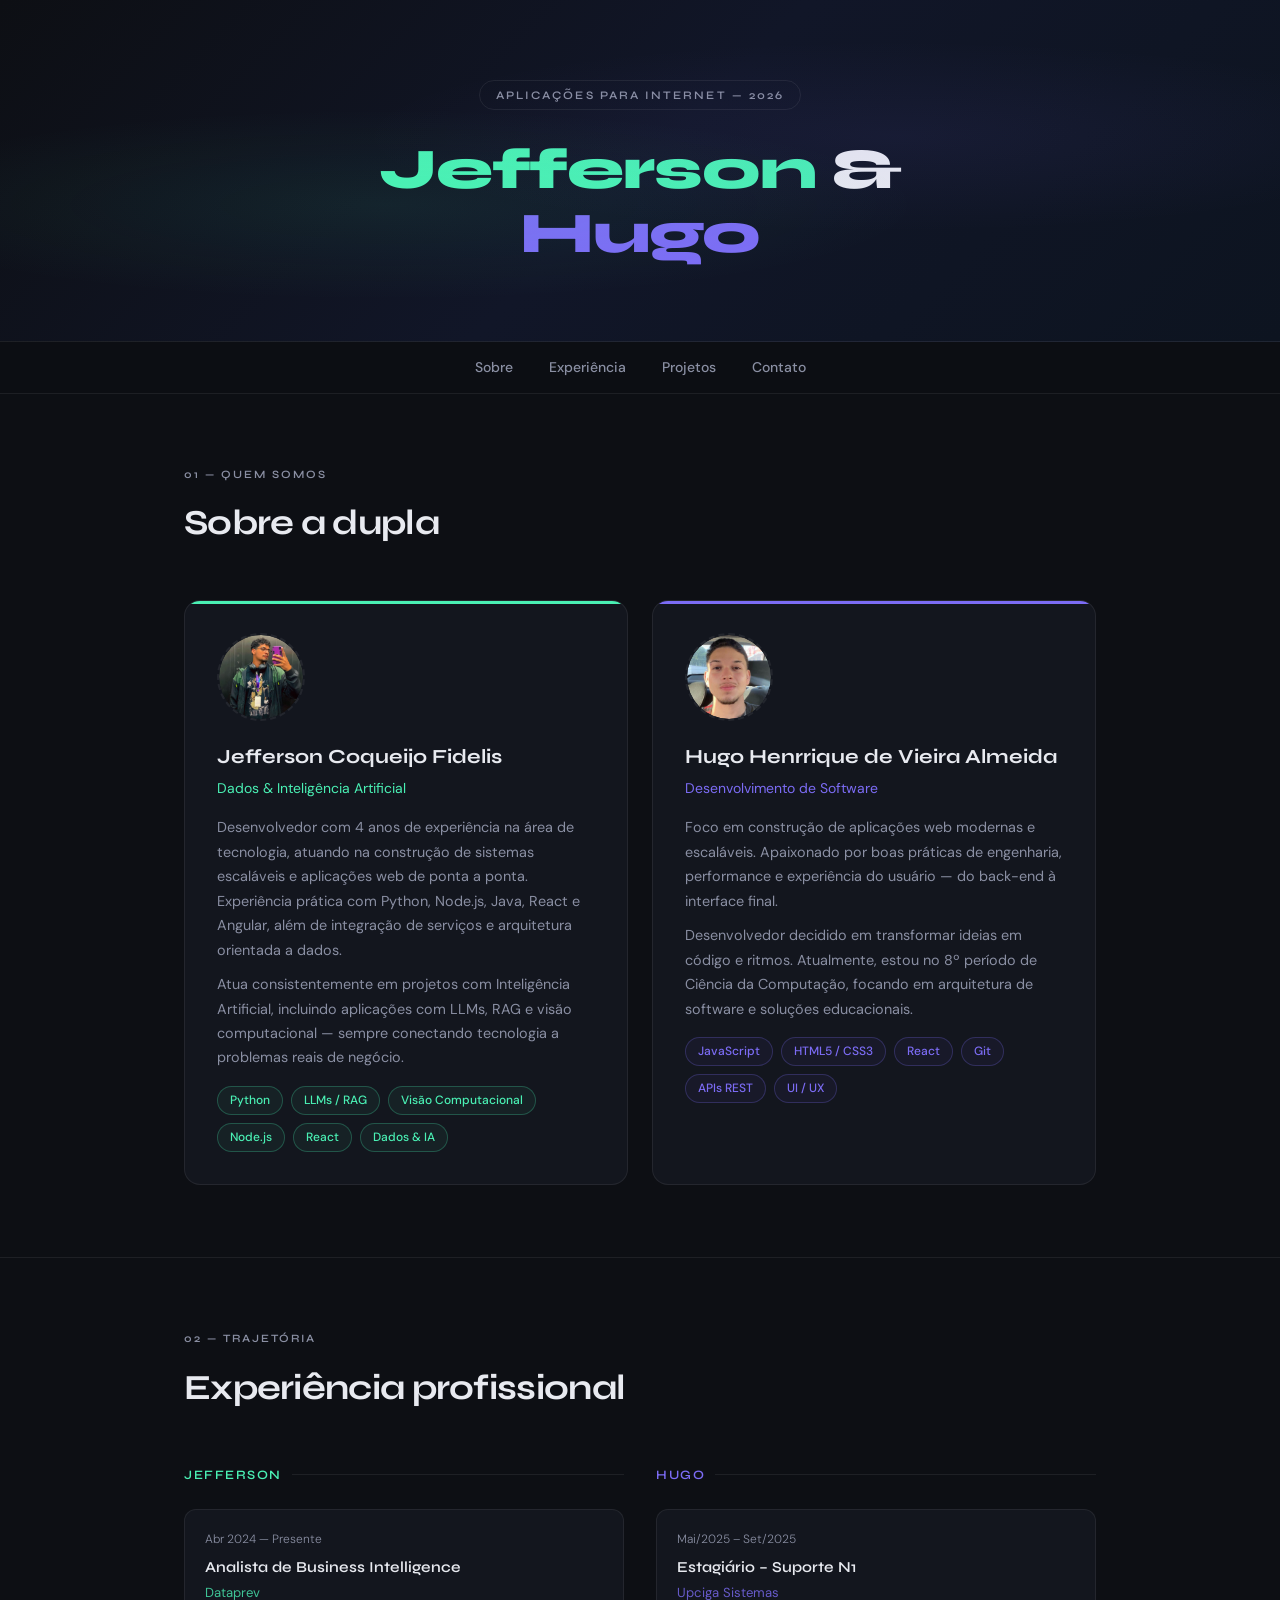
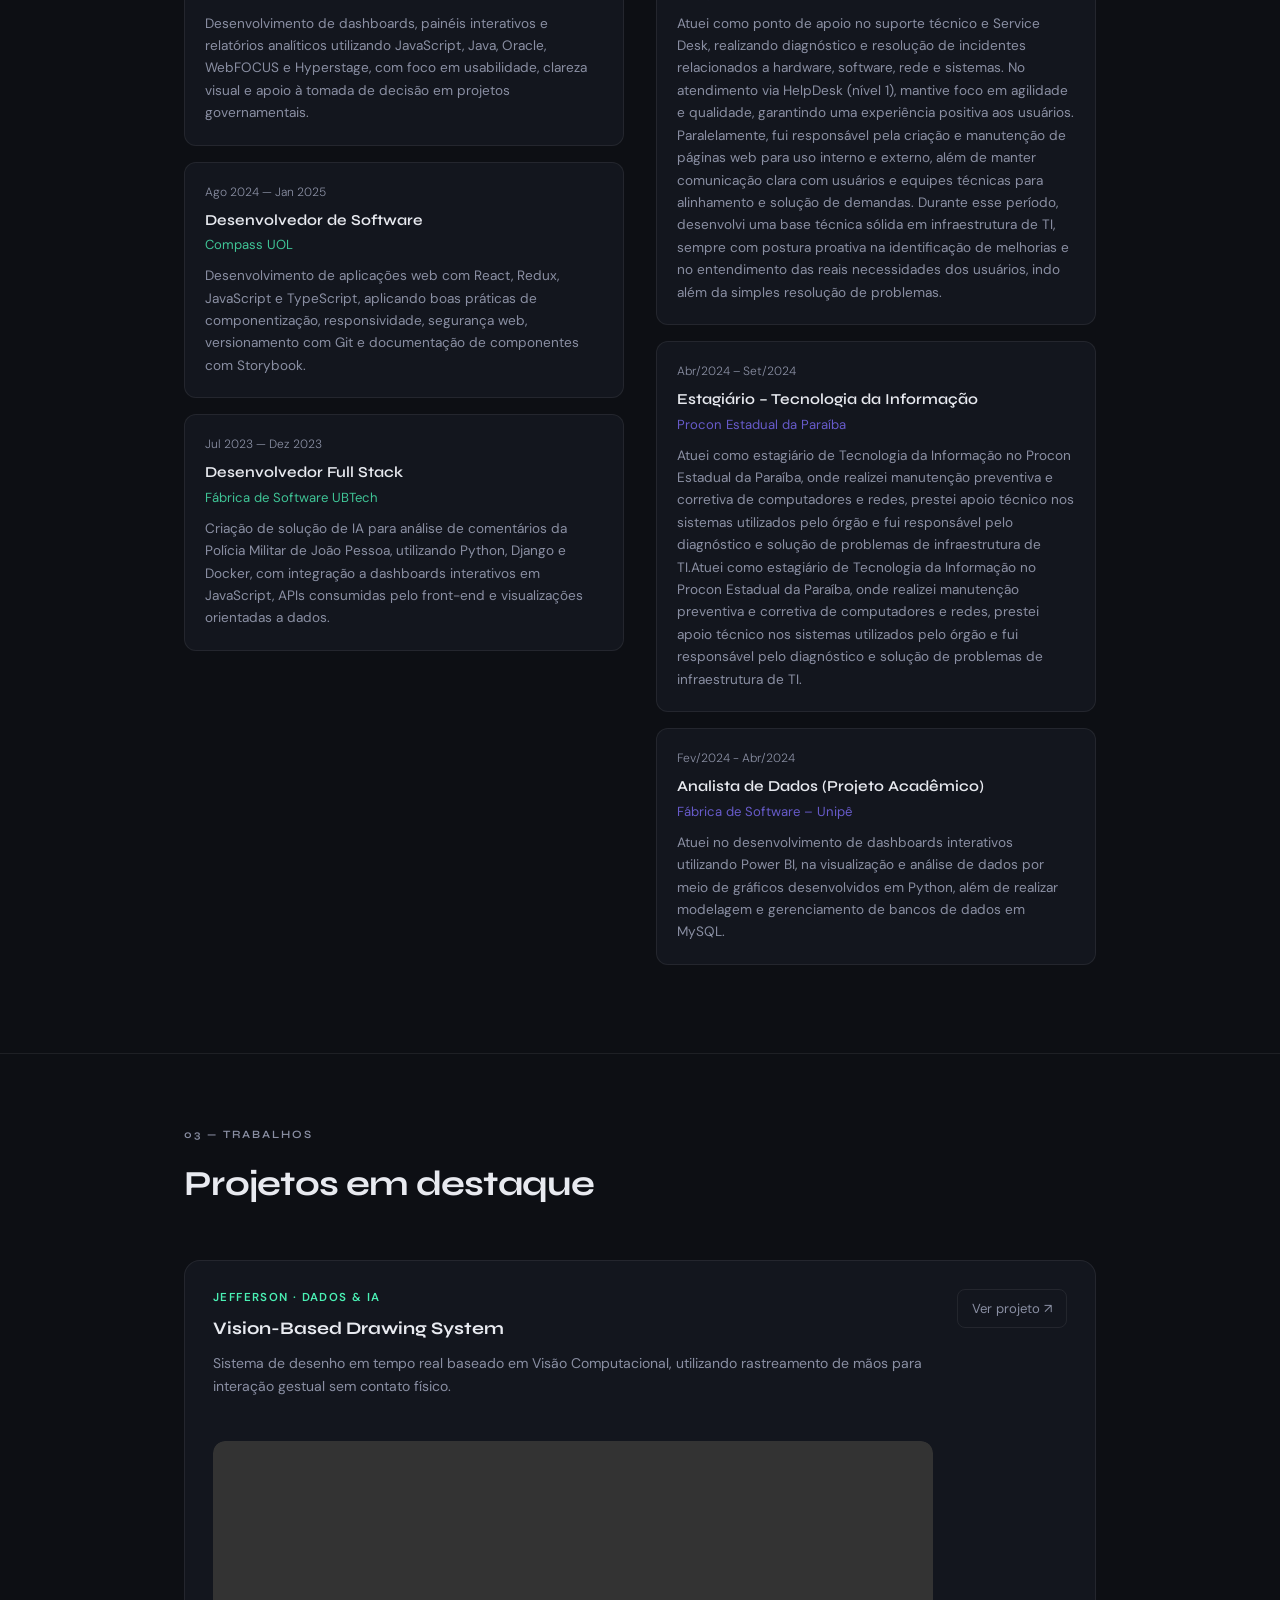
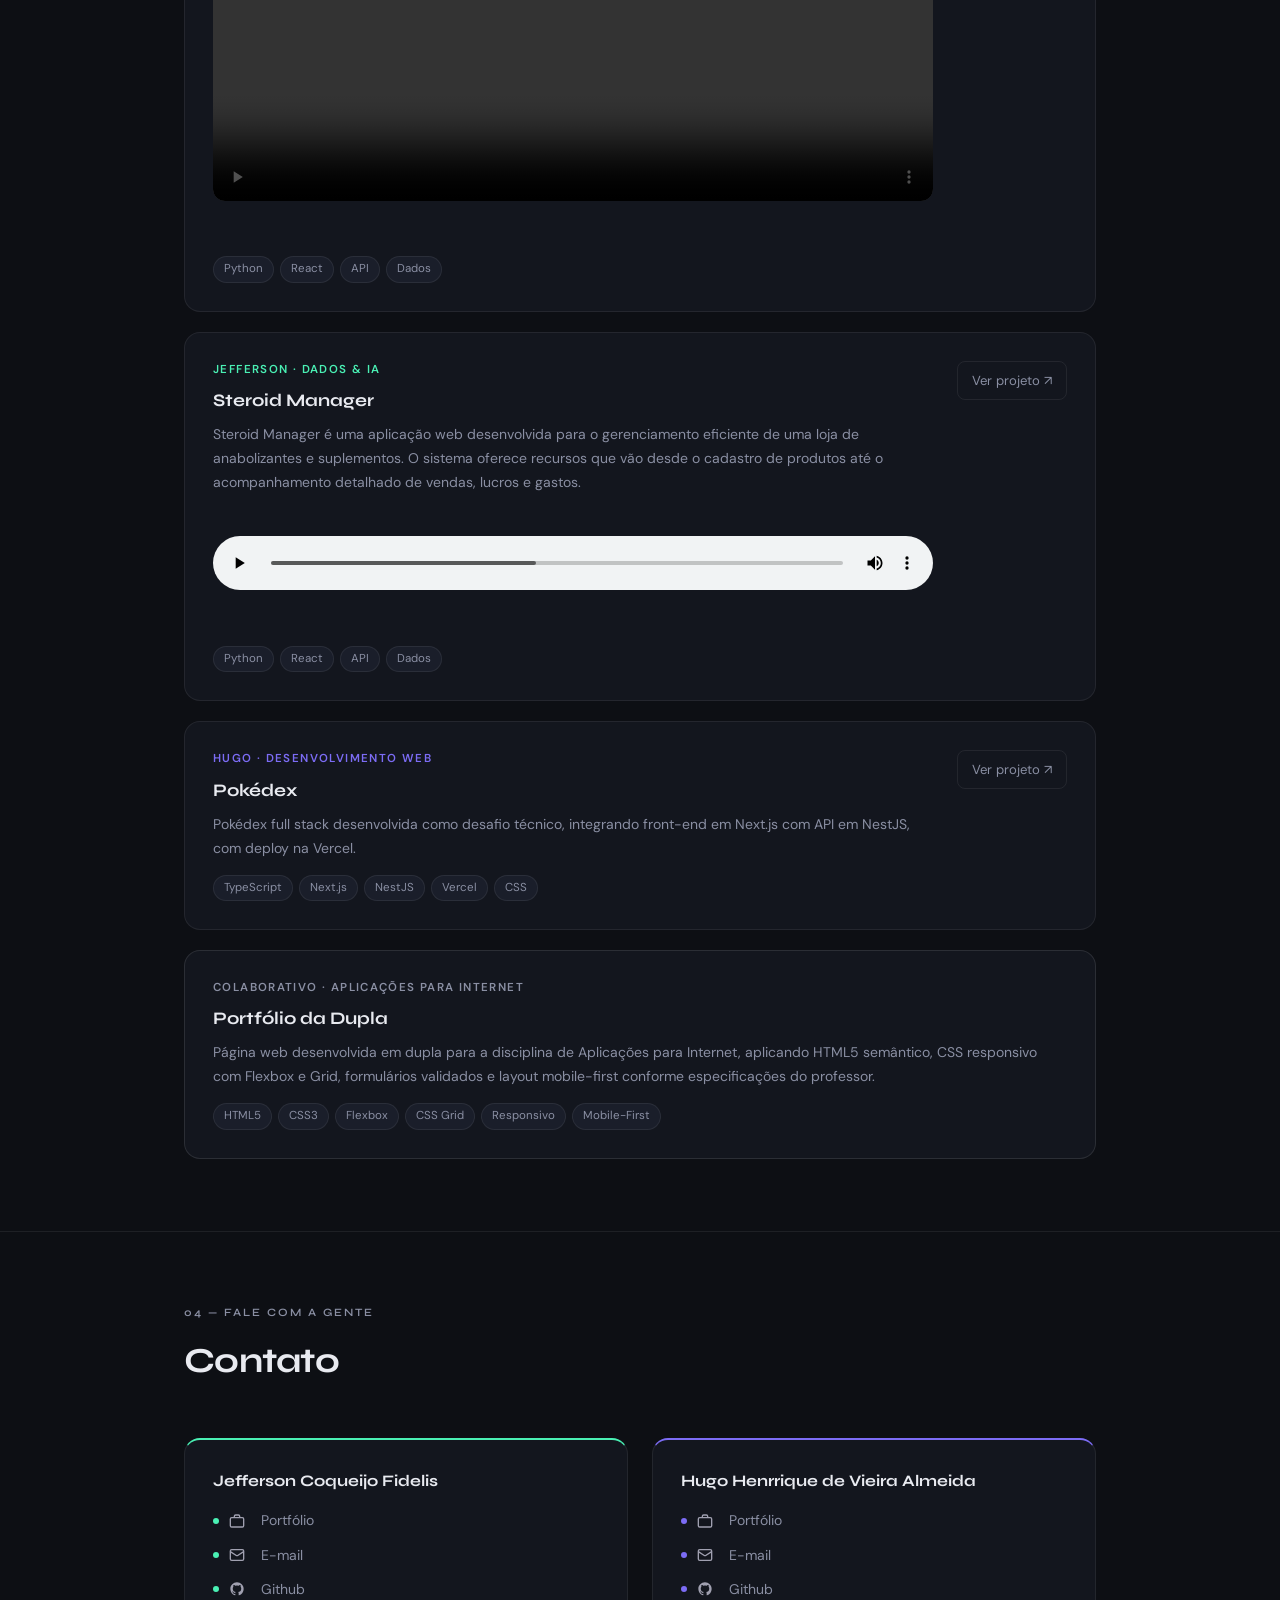
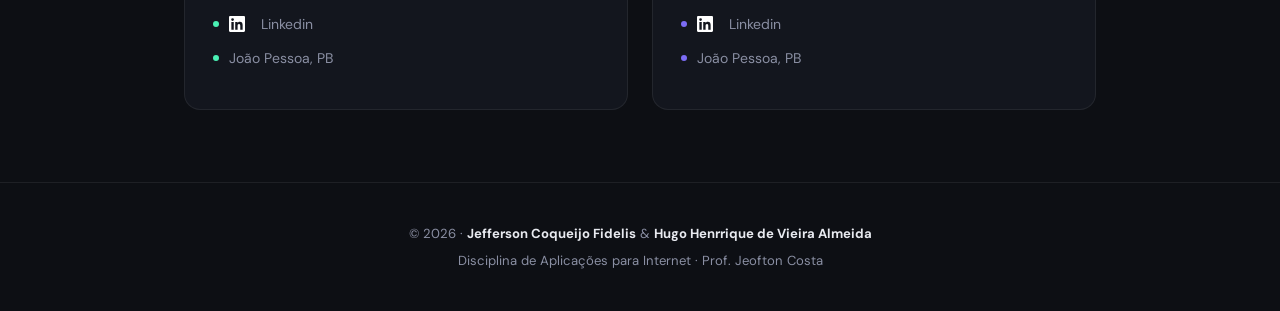
==== commit 4638392d: "Feat: Coloquei Icone e as experiencias profissionais" ====
--- a/Atividades/Atividade-02/src/index.html
+++ b/Atividades/Atividade-02/src/index.html
@@ -22,10 +22,6 @@
         <span class="jeff">Jefferson</span> &<br />
         <span class="hugo">Hugo</span>
       </h1>
-      <p>
-        Desenvolvedores apaixonados por tecnologia, dados e construção de
-        produtos digitais.
-      </p>
     </div>
 
     <!-- ── NAV ── -->
@@ -50,7 +46,7 @@
             <div class="photo-slot">
               <img
                 id="foto-jeff"
-                src="/Atividades/Atividade-02/Resultado/jeff.jpg"
+                src="/Atividades/Atividade-02/Resultado/jeff.png"
                 alt="Foto de Jefferson"
               />
             </div>
@@ -116,42 +112,37 @@
 
         <div class="experience-columns">
           <!-- Jefferson -->
-          <div class="jeff-col">
-            <div class="exp-column-header jeff">Jefferson</div>
-
-            <div class="exp-item">
-              <div class="exp-date">2024 — Presente</div>
-              <div class="exp-title">Desenvolvedor Full Stack</div>
-              <div class="exp-company">✏️ Nome da empresa</div>
-              <div class="exp-desc">
-                Construção de sistemas escaláveis e aplicações web de ponta a
-                ponta com Python, Node.js e React. Integração de serviços e
-                arquitetura orientada a dados.
-              </div>
-            </div>
-
-            <div class="exp-item">
-              <div class="exp-date">2022 — 2024</div>
-              <div class="exp-title">Desenvolvedor de IA / ML</div>
-              <div class="exp-company">✏️ Nome da empresa</div>
-              <div class="exp-desc">
-                Atuação em projetos com Inteligência Artificial: LLMs, RAG
-                (Retrieval-Augmented Generation) e visão computacional aplicados
-                a problemas reais de negócio.
-              </div>
-            </div>
-
-            <div class="exp-item">
-              <div class="exp-date">2020 — 2022</div>
-              <div class="exp-title">Desenvolvedor Back-end</div>
-              <div class="exp-company">✏️ Nome da empresa</div>
-              <div class="exp-desc">
-                Desenvolvimento de APIs e serviços com Java e Node.js.
-                Integração com bancos de dados relacionais e arquitetura de
-                microsserviços.
-              </div>
-            </div>
-          </div>
+        <!-- Jefferson -->
+<div class="jeff-col">
+  <div class="exp-column-header jeff">Jefferson</div>
+
+  <div class="exp-item">
+    <div class="exp-date">Abr 2024 — Presente</div>
+    <div class="exp-title">Analista de Business Intelligence</div>
+    <div class="exp-company">Dataprev</div>
+    <div class="exp-desc">
+      Desenvolvimento de dashboards, painéis interativos e relatórios analíticos utilizando JavaScript, Java, Oracle, WebFOCUS e Hyperstage, com foco em usabilidade, clareza visual e apoio à tomada de decisão em projetos governamentais.
+    </div>
+  </div>
+
+  <div class="exp-item">
+    <div class="exp-date">Ago 2024 — Jan 2025</div>
+    <div class="exp-title">Desenvolvedor de Software</div>
+    <div class="exp-company">Compass UOL</div>
+    <div class="exp-desc">
+      Desenvolvimento de aplicações web com React, Redux, JavaScript e TypeScript, aplicando boas práticas de componentização, responsividade, segurança web, versionamento com Git e documentação de componentes com Storybook.
+    </div>
+  </div>
+
+  <div class="exp-item">
+    <div class="exp-date">Jul 2023 — Dez 2023</div>
+    <div class="exp-title">Desenvolvedor Full Stack</div>
+    <div class="exp-company">Fábrica de Software UBTech</div>
+    <div class="exp-desc">
+      Criação de solução de IA para análise de comentários da Polícia Militar de João Pessoa, utilizando Python, Django e Docker, com integração a dashboards interativos em JavaScript, APIs consumidas pelo front-end e visualizações orientadas a dados.
+    </div>
+  </div>
+</div>
 
           <!-- Hugo -->
           <div class="hugo-col">
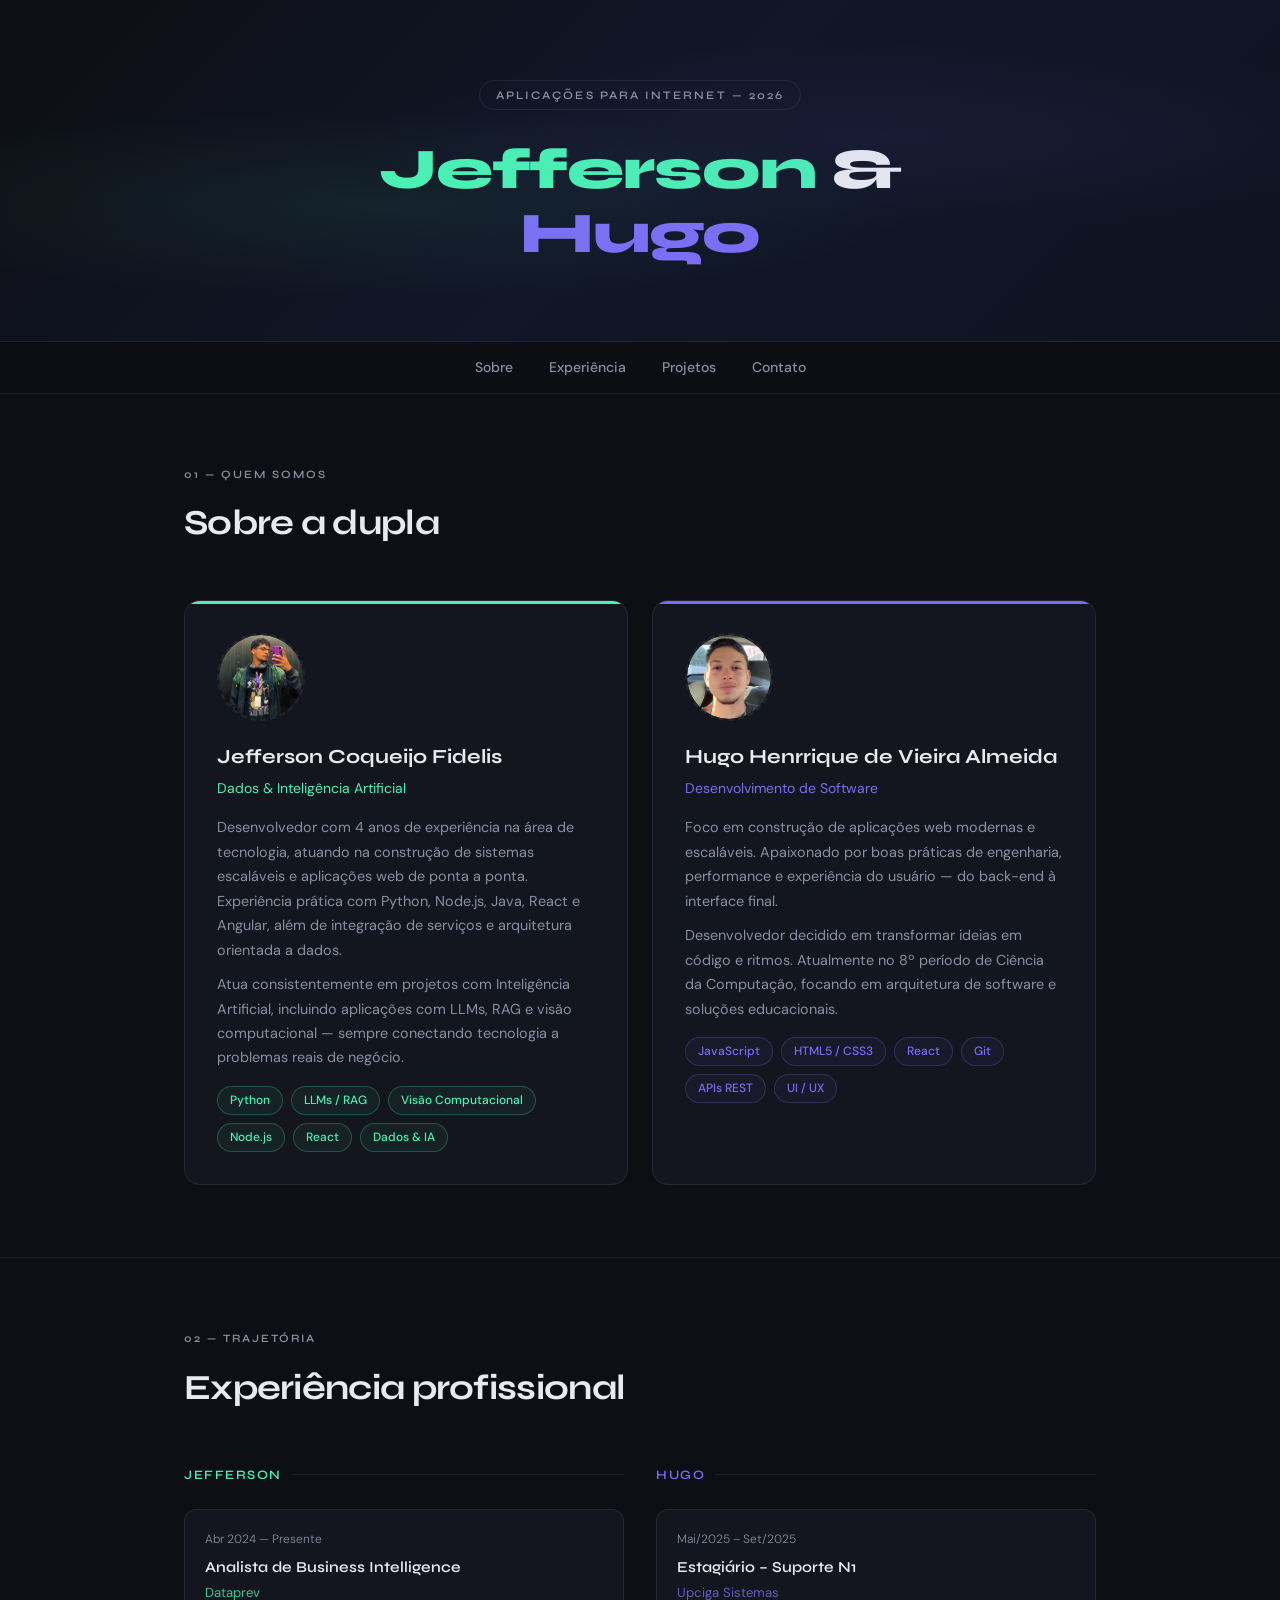
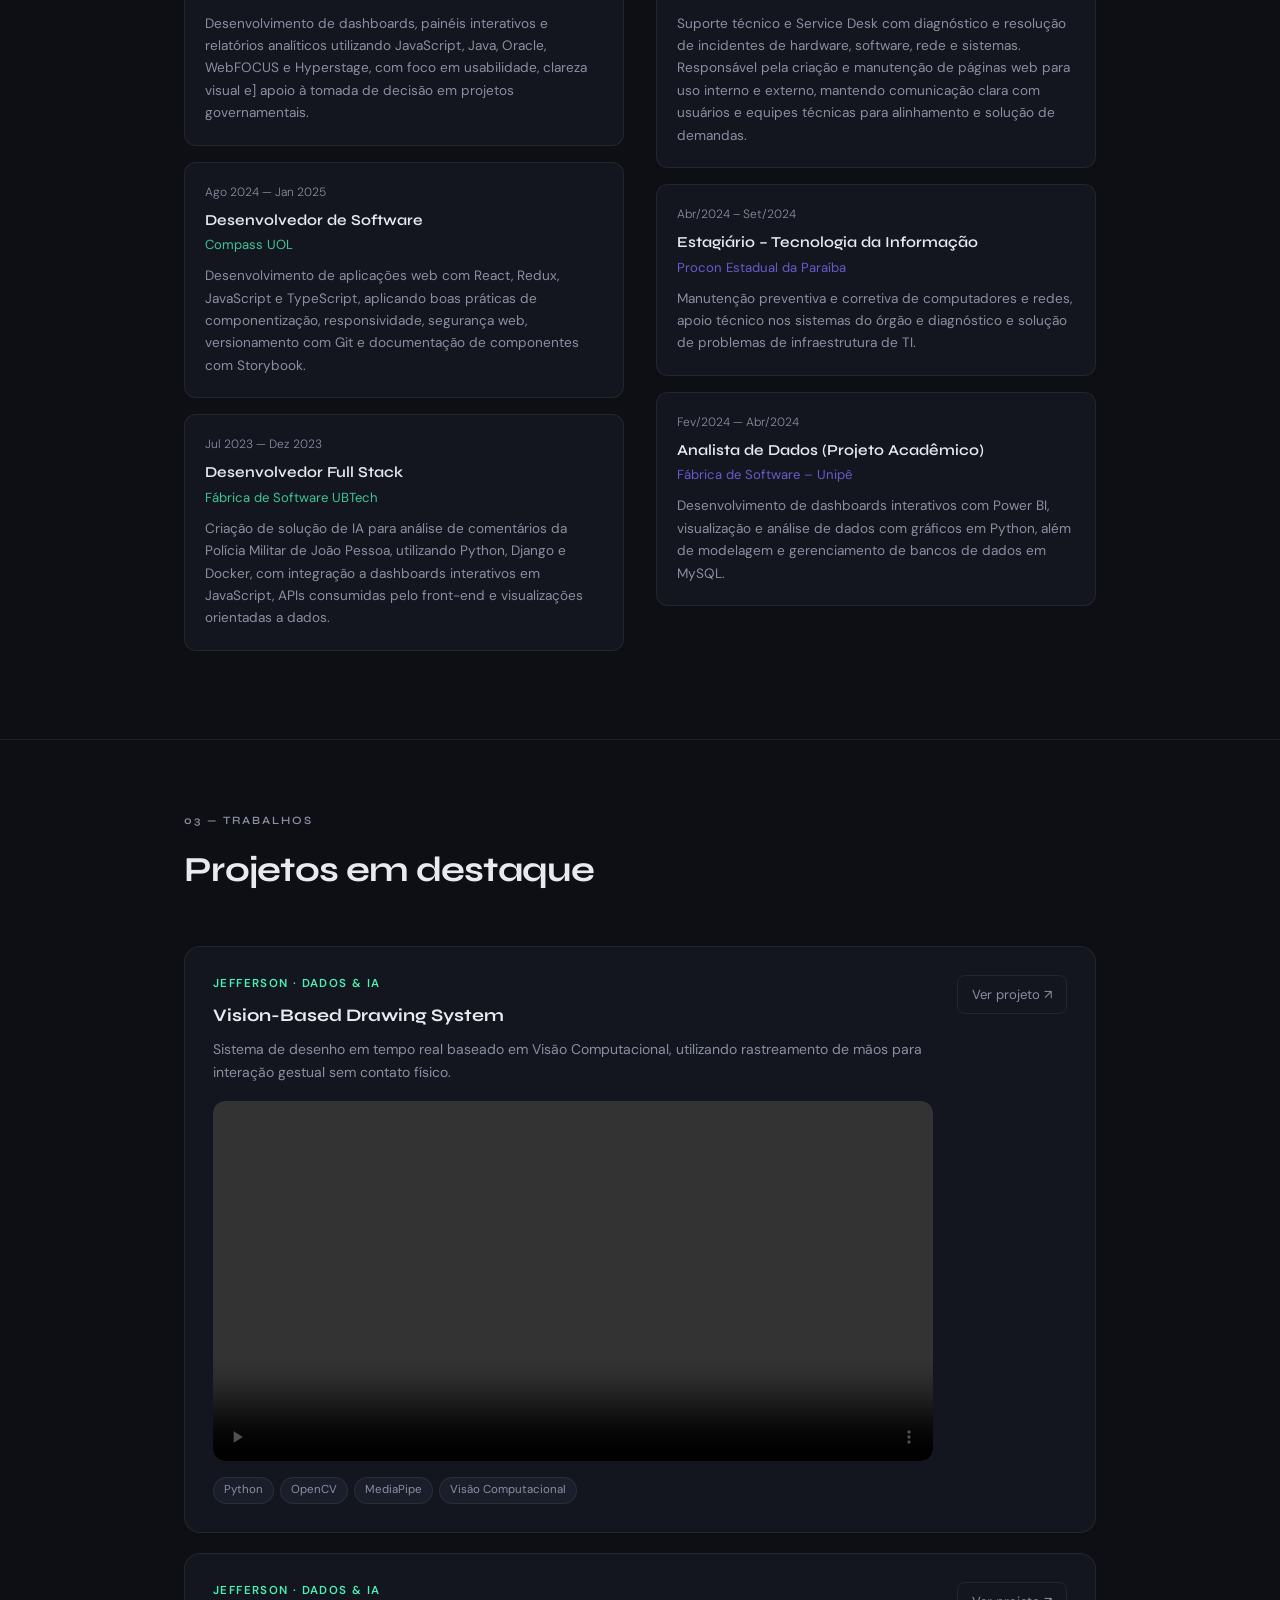
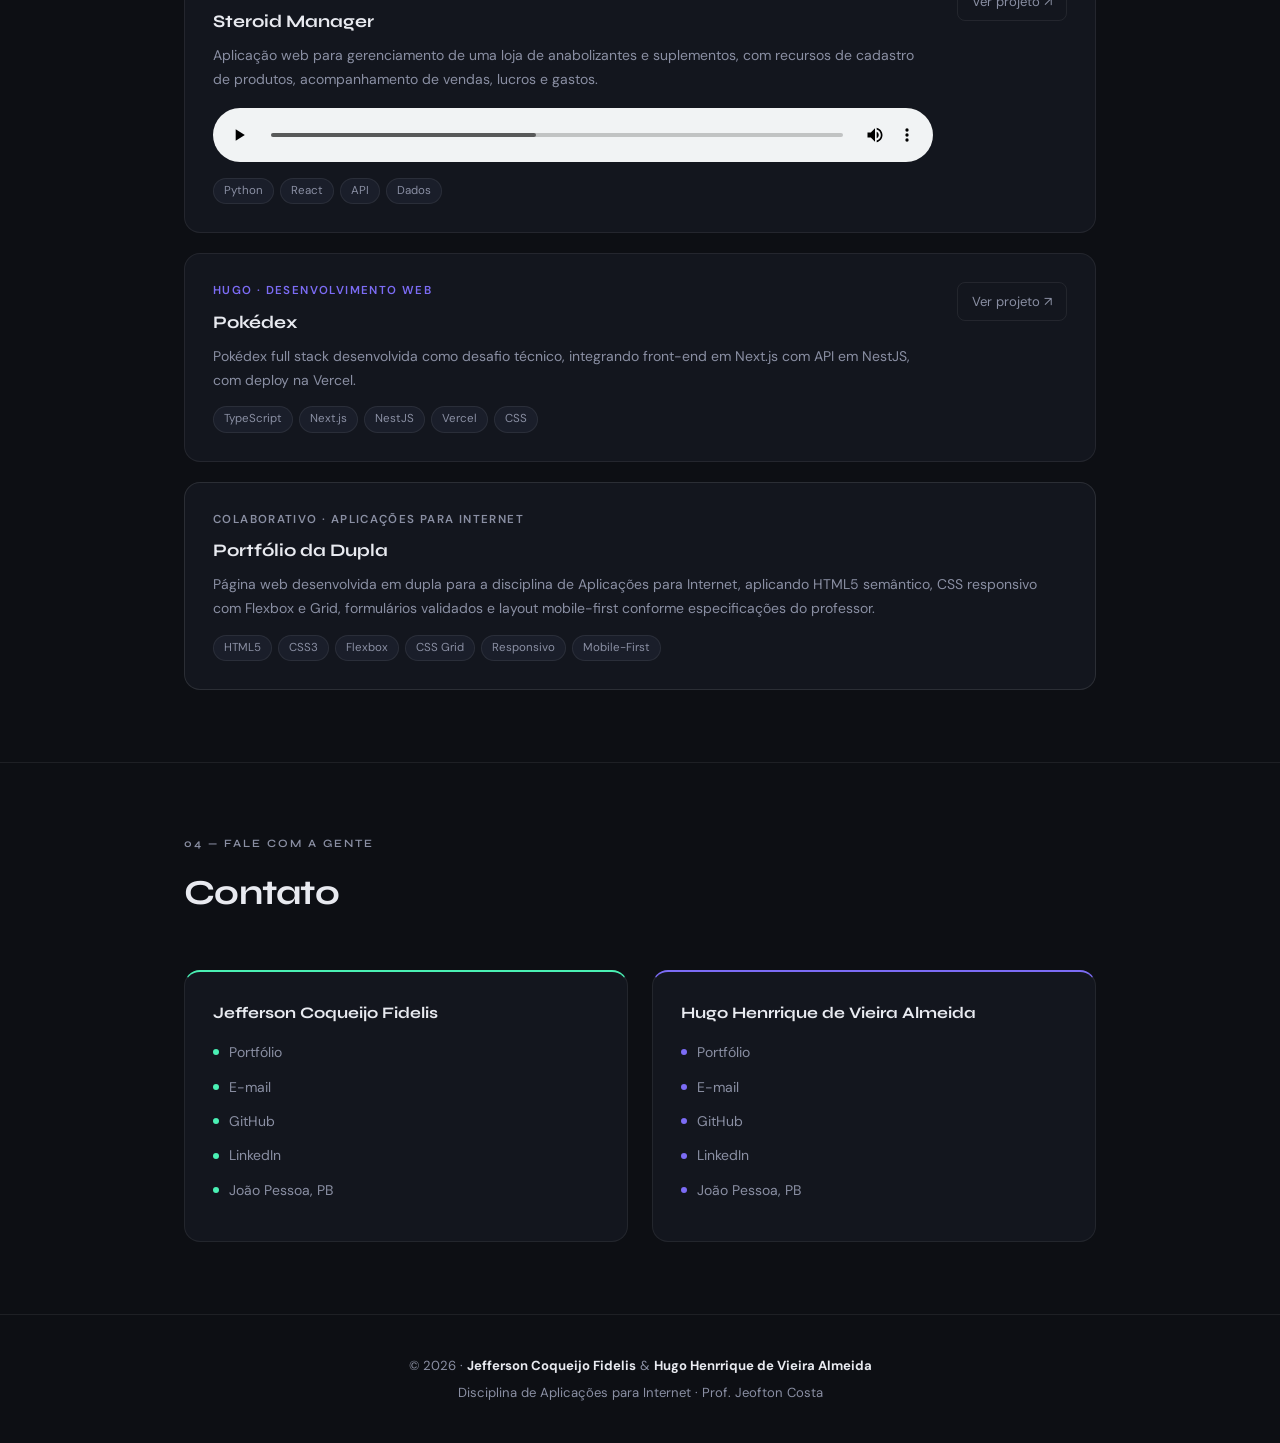
==== commit 249e41ed: "Feat : Ajeite as pastas e comentarios no codigo" ====
--- a/Atividades/Atividade-02/src/index.html
+++ b/Atividades/Atividade-02/src/index.html
@@ -4,18 +4,23 @@
     <meta charset="UTF-8" />
     <meta name="viewport" content="width=device-width, initial-scale=1.0" />
     <title>Portfólio – Jefferson & Hugo</title>
+
+    <!-- Google Fonts: Syne (títulos) + DM Sans (corpo) -->
     <link rel="preconnect" href="https://fonts.googleapis.com" />
     <link
       href="https://fonts.googleapis.com/css2?family=Syne:wght@400;600;700;800&family=DM+Sans:ital,wght@0,300;0,400;0,500;1,300&display=swap"
       rel="stylesheet"
     />
-    <link
-      rel="stylesheet"
-      href="/Atividades/Atividade-02/src/style/styles.css"
-    />
+
+    <!-- Folha de estilos principal -->
+    <link rel="stylesheet" href="/Atividades/Atividade-02/src/style/styles.css" />
   </head>
+
   <body>
-    <!-- ── HERO ── -->
+
+    <!-- ============================================================
+         HERO — Apresentação inicial com os nomes da dupla
+    ============================================================ -->
     <div class="hero">
       <div class="hero-label">Aplicações para Internet — 2026</div>
       <h1>
@@ -24,7 +29,10 @@
       </h1>
     </div>
 
-    <!-- ── NAV ── -->
+
+    <!-- ============================================================
+         NAV — Navegação fixa com âncoras para cada seção
+    ============================================================ -->
     <nav aria-label="Navegação principal">
       <ul>
         <li><a href="#sobre">Sobre</a></li>
@@ -34,20 +42,25 @@
       </ul>
     </nav>
 
-    <!-- ── SOBRE ── -->
+
+    <!-- ============================================================
+         SEÇÃO 01 — SOBRE
+         Perfis individuais com foto, bio e skills de cada integrante
+    ============================================================ -->
     <section id="sobre">
       <div class="container">
         <div class="section-tag shared">01 — Quem somos</div>
         <div class="section-title">Sobre a dupla</div>
 
         <div class="profiles-grid">
-          <!-- Jefferson -->
+
+          <!-- Perfil: Jefferson -->
           <div class="profile-card jeff">
             <div class="photo-slot">
               <img
                 id="foto-jeff"
-                src="/Atividades/Atividade-02/Resultado/jeff.png"
-                alt="Foto de Jefferson"
+                src="/Atividades/Atividade-02/img/jeff.png"
+                alt="Foto de Jefferson Coqueijo Fidelis"
               />
             </div>
             <div class="profile-name">Jefferson Coqueijo Fidelis</div>
@@ -64,6 +77,7 @@
               incluindo aplicações com LLMs, RAG e visão computacional — sempre
               conectando tecnologia a problemas reais de negócio.
             </p>
+            <!-- Tags de tecnologias do Jefferson -->
             <div class="skills-list jeff">
               <span class="skill-tag">Python</span>
               <span class="skill-tag">LLMs / RAG</span>
@@ -74,10 +88,14 @@
             </div>
           </div>
 
-          <!-- Hugo -->
+          <!-- Perfil: Hugo -->
           <div class="profile-card hugo">
             <div class="photo-slot">
-              <img id="foto-hugo" src="/Atividades/Atividade-02/Resultado/hugo.jpg" alt="Foto de Hugo" />
+              <img
+                id="foto-hugo"
+                src="/Atividades/Atividade-02/img/hugo.jpg"
+                alt="Foto de Hugo Henrrique de Vieira Almeida"
+              />
             </div>
             <div class="profile-name">Hugo Henrrique de Vieira Almeida</div>
             <div class="profile-role">Desenvolvimento de Software</div>
@@ -88,9 +106,10 @@
             </p>
             <p class="profile-bio" style="margin-top: 10px">
               Desenvolvedor decidido em transformar ideias em código e ritmos.
-              Atualmente, estou no 8º período de Ciência da Computação, focando
-              em arquitetura de software e soluções educacionais.
+              Atualmente no 8º período de Ciência da Computação, focando em
+              arquitetura de software e soluções educacionais.
             </p>
+            <!-- Tags de tecnologias do Hugo -->
             <div class="skills-list hugo">
               <span class="skill-tag">JavaScript</span>
               <span class="skill-tag">HTML5 / CSS3</span>
@@ -100,51 +119,65 @@
               <span class="skill-tag">UI / UX</span>
             </div>
           </div>
+
         </div>
       </div>
     </section>
 
-    <!-- ── EXPERIÊNCIA ── -->
+
+    <!-- ============================================================
+         SEÇÃO 02 — EXPERIÊNCIA PROFISSIONAL
+         Duas colunas lado a lado, uma para cada integrante
+    ============================================================ -->
     <section id="experiencia">
       <div class="container">
         <div class="section-tag shared">02 — Trajetória</div>
         <div class="section-title">Experiência profissional</div>
 
         <div class="experience-columns">
-          <!-- Jefferson -->
-        <!-- Jefferson -->
-<div class="jeff-col">
-  <div class="exp-column-header jeff">Jefferson</div>
-
-  <div class="exp-item">
-    <div class="exp-date">Abr 2024 — Presente</div>
-    <div class="exp-title">Analista de Business Intelligence</div>
-    <div class="exp-company">Dataprev</div>
-    <div class="exp-desc">
-      Desenvolvimento de dashboards, painéis interativos e relatórios analíticos utilizando JavaScript, Java, Oracle, WebFOCUS e Hyperstage, com foco em usabilidade, clareza visual e apoio à tomada de decisão em projetos governamentais.
-    </div>
-  </div>
-
-  <div class="exp-item">
-    <div class="exp-date">Ago 2024 — Jan 2025</div>
-    <div class="exp-title">Desenvolvedor de Software</div>
-    <div class="exp-company">Compass UOL</div>
-    <div class="exp-desc">
-      Desenvolvimento de aplicações web com React, Redux, JavaScript e TypeScript, aplicando boas práticas de componentização, responsividade, segurança web, versionamento com Git e documentação de componentes com Storybook.
-    </div>
-  </div>
-
-  <div class="exp-item">
-    <div class="exp-date">Jul 2023 — Dez 2023</div>
-    <div class="exp-title">Desenvolvedor Full Stack</div>
-    <div class="exp-company">Fábrica de Software UBTech</div>
-    <div class="exp-desc">
-      Criação de solução de IA para análise de comentários da Polícia Militar de João Pessoa, utilizando Python, Django e Docker, com integração a dashboards interativos em JavaScript, APIs consumidas pelo front-end e visualizações orientadas a dados.
-    </div>
-  </div>
-</div>
-
-          <!-- Hugo -->
+
+          <!-- Coluna Jefferson -->
+          <div class="jeff-col">
+            <div class="exp-column-header jeff">Jefferson</div>
+
+            <div class="exp-item">
+              <div class="exp-date">Abr 2024 — Presente</div>
+              <div class="exp-title">Analista de Business Intelligence</div>
+              <div class="exp-company">Dataprev</div>
+              <div class="exp-desc">
+                Desenvolvimento de dashboards, painéis interativos e relatórios
+                analíticos utilizando JavaScript, Java, Oracle, WebFOCUS e
+                Hyperstage, com foco em usabilidade, clareza visual e] apoio à
+                tomada de decisão em projetos governamentais.
+              </div>
+            </div>
+
+            <div class="exp-item">
+              <div class="exp-date">Ago 2024 — Jan 2025</div>
+              <div class="exp-title">Desenvolvedor de Software</div>
+              <div class="exp-company">Compass UOL</div>
+              <div class="exp-desc">
+                Desenvolvimento de aplicações web com React, Redux, JavaScript e
+                TypeScript, aplicando boas práticas de componentização,
+                responsividade, segurança web, versionamento com Git e
+                documentação de componentes com Storybook.
+              </div>
+            </div>
+
+            <div class="exp-item">
+              <div class="exp-date">Jul 2023 — Dez 2023</div>
+              <div class="exp-title">Desenvolvedor Full Stack</div>
+              <div class="exp-company">Fábrica de Software UBTech</div>
+              <div class="exp-desc">
+                Criação de solução de IA para análise de comentários da Polícia
+                Militar de João Pessoa, utilizando Python, Django e Docker, com
+                integração a dashboards interativos em JavaScript, APIs
+                consumidas pelo front-end e visualizações orientadas a dados.
+              </div>
+            </div>
+          </div>
+
+          <!-- Coluna Hugo -->
           <div class="hugo-col">
             <div class="exp-column-header hugo">Hugo</div>
 
@@ -153,19 +186,11 @@
               <div class="exp-title">Estagiário – Suporte N1</div>
               <div class="exp-company">Upciga Sistemas</div>
               <div class="exp-desc">
-                Atuei como ponto de apoio no suporte técnico e Service Desk,
-                realizando diagnóstico e resolução de incidentes relacionados a
-                hardware, software, rede e sistemas. No atendimento via HelpDesk
-                (nível 1), mantive foco em agilidade e qualidade, garantindo uma
-                experiência positiva aos usuários. Paralelamente, fui
-                responsável pela criação e manutenção de páginas web para uso
-                interno e externo, além de manter comunicação clara com usuários
-                e equipes técnicas para alinhamento e solução de demandas.
-                Durante esse período, desenvolvi uma base técnica sólida em
-                infraestrutura de TI, sempre com postura proativa na
-                identificação de melhorias e no entendimento das reais
-                necessidades dos usuários, indo além da simples resolução de
-                problemas.
+                Suporte técnico e Service Desk com diagnóstico e resolução de
+                incidentes de hardware, software, rede e sistemas. Responsável
+                pela criação e manutenção de páginas web para uso interno e
+                externo, mantendo comunicação clara com usuários e equipes
+                técnicas para alinhamento e solução de demandas.
               </div>
             </div>
 
@@ -174,43 +199,41 @@
               <div class="exp-title">Estagiário – Tecnologia da Informação</div>
               <div class="exp-company">Procon Estadual da Paraíba</div>
               <div class="exp-desc">
-                Atuei como estagiário de Tecnologia da Informação no Procon
-                Estadual da Paraíba, onde realizei manutenção preventiva e
-                corretiva de computadores e redes, prestei apoio técnico nos
-                sistemas utilizados pelo órgão e fui responsável pelo
-                diagnóstico e solução de problemas de infraestrutura de TI.Atuei
-                como estagiário de Tecnologia da Informação no Procon Estadual
-                da Paraíba, onde realizei manutenção preventiva e corretiva de
-                computadores e redes, prestei apoio técnico nos sistemas
-                utilizados pelo órgão e fui responsável pelo diagnóstico e
-                solução de problemas de infraestrutura de TI.
-              </div>
-            </div>
-
-            <div class="exp-item">
-              <div class="exp-date">Fev/2024 - Abr/2024</div>
+                Manutenção preventiva e corretiva de computadores e redes,
+                apoio técnico nos sistemas do órgão e diagnóstico e solução de
+                problemas de infraestrutura de TI.
+              </div>
+            </div>
+
+            <div class="exp-item">
+              <div class="exp-date">Fev/2024 — Abr/2024</div>
               <div class="exp-title">Analista de Dados (Projeto Acadêmico)</div>
               <div class="exp-company">Fábrica de Software – Unipê</div>
               <div class="exp-desc">
-                Atuei no desenvolvimento de dashboards interativos utilizando
-                Power BI, na visualização e análise de dados por meio de
-                gráficos desenvolvidos em Python, além de realizar modelagem e
-                gerenciamento de bancos de dados em MySQL.
-              </div>
-            </div>
-          </div>
+                Desenvolvimento de dashboards interativos com Power BI,
+                visualização e análise de dados com gráficos em Python, além de
+                modelagem e gerenciamento de bancos de dados em MySQL.
+              </div>
+            </div>
+          </div>
+
         </div>
       </div>
     </section>
 
-    <!-- ── PROJETOS ── -->
+
+    <!-- ============================================================
+         SEÇÃO 03 — PROJETOS
+         Projetos individuais e o projeto colaborativo da disciplina
+    ============================================================ -->
     <section id="projetos">
       <div class="container">
         <div class="section-tag shared">03 — Trabalhos</div>
         <div class="section-title">Projetos em destaque</div>
 
         <div class="projects-shared">
-          <!-- Steroid Manager (Jefferson) -->
+
+          <!-- Projeto 1: Jefferson — Vision-Based Drawing System -->
           <div class="project-card">
             <div>
               <div class="project-label" style="color: var(--accent-jeff)">
@@ -222,14 +245,52 @@
                 utilizando rastreamento de mãos para interação gestual sem
                 contato físico.
               </p>
-              <br />
+              <!-- Vídeo demonstrativo do projeto -->
               <div class="project-media">
                 <video
                   src="/Atividades/Atividade-02/video/WhatsApp Video 2026-04-26 at 19.00.00.mp4"
                   controls
                 ></video>
               </div>
-              <br />
+              <div class="project-tags">
+                <span class="project-tag">Python</span>
+                <span class="project-tag">OpenCV</span>
+                <span class="project-tag">MediaPipe</span>
+                <span class="project-tag">Visão Computacional</span>
+              </div>
+            </div>
+            <a
+              href="https://github.com/FIDEL7Z/VisionBased_DrawingSystem"
+              target="_blank"
+              rel="noopener noreferrer"
+              class="project-link"
+            >
+              Ver projeto ↗
+            </a>
+          </div>
+
+          <!-- Projeto 2: Jefferson — Steroid Manager -->
+          <div class="project-card">
+            <div>
+              <div class="project-label" style="color: var(--accent-jeff)">
+                Jefferson · Dados & IA
+              </div>
+              <div class="project-name">Steroid Manager</div>
+              <p class="project-desc">
+                Aplicação web para gerenciamento de uma loja de anabolizantes e
+                suplementos, com recursos de cadastro de produtos, acompanhamento
+                de vendas, lucros e gastos.
+              </p>
+              <!-- Áudio explicativo do projeto -->
+              <div class="project-media">
+                <audio controls>
+                  <source
+                    src="/Atividades/Atividade-02/src/audio/audio.mp3"
+                    type="audio/mpeg"
+                  />
+                  Seu navegador não suporta o elemento de áudio.
+                </audio>
+              </div>
               <div class="project-tags">
                 <span class="project-tag">Python</span>
                 <span class="project-tag">React</span>
@@ -240,53 +301,14 @@
             <a
               href="https://github.com/FIDEL7Z/VisionBased_DrawingSystem"
               target="_blank"
-              rel="noopener"
+              rel="noopener noreferrer"
               class="project-link"
             >
               Ver projeto ↗
             </a>
           </div>
-          <div class="project-card">
-            <div>
-              <div class="project-label" style="color: var(--accent-jeff)">
-                Jefferson · Dados & IA
-              </div>
-              <div class="project-name">Steroid Manager</div>
-              <p class="project-desc">
-                Steroid Manager é uma aplicação web desenvolvida para o
-                gerenciamento eficiente de uma loja de anabolizantes e
-                suplementos. O sistema oferece recursos que vão desde o cadastro
-                de produtos até o acompanhamento detalhado de vendas, lucros e
-                gastos.
-              </p>
-              <br />
-              <div class="project-media">
-                <audio controls>
-                  <source
-                    src="/Atividades/Atividade-02//src/audio/audio.mp3"
-                    type="audio/mpeg"
-                  />
-                </audio>
-              </div>
-              <br />
-              <div class="project-tags">
-                <span class="project-tag">Python</span>
-                <span class="project-tag">React</span>
-                <span class="project-tag">API</span>
-                <span class="project-tag">Dados</span>
-              </div>
-            </div>
-            <a
-              href="https://github.com/FIDEL7Z/VisionBased_DrawingSystem"
-              target="_blank"
-              rel="noopener"
-              class="project-link"
-            >
-              Ver projeto ↗
-            </a>
-          </div>
-
-          <!-- Projeto Hugo -->
+
+          <!-- Projeto 3: Hugo — Pokédex -->
           <div class="project-card">
             <div>
               <div class="project-label" style="color: var(--accent-hugo)">
@@ -297,7 +319,6 @@
                 Pokédex full stack desenvolvida como desafio técnico, integrando
                 front-end em Next.js com API em NestJS, com deploy na Vercel.
               </p>
-
               <div class="project-tags">
                 <span class="project-tag">TypeScript</span>
                 <span class="project-tag">Next.js</span>
@@ -311,15 +332,13 @@
               target="_blank"
               rel="noopener noreferrer"
               class="project-link"
-              >Ver projeto ↗</a
             >
-          </div>
-
-          <!-- Projeto colaborativo (disciplina) -->
-          <div
-            class="project-card collab"
-            style="border-color: rgba(255, 255, 255, 0.1)"
-          >
+              Ver projeto ↗
+            </a>
+          </div>
+
+          <!-- Projeto 4: Colaborativo — Portfólio da Disciplina -->
+          <div class="project-card collab" style="border-color: rgba(255,255,255,0.1)">
             <div>
               <div class="project-label">
                 Colaborativo · Aplicações para Internet
@@ -341,53 +360,47 @@
               </div>
             </div>
           </div>
+
         </div>
       </div>
     </section>
 
-    <!-- ── CONTATO ── -->
+
+    <!-- ============================================================
+         SEÇÃO 04 — CONTATO
+         Links de redes sociais e formas de contato de cada um
+    ============================================================ -->
     <section id="contato">
       <div class="container">
         <div class="section-tag shared">04 — Fale com a gente</div>
         <div class="section-title">Contato</div>
 
         <div class="contact-grid">
+
+          <!-- Contato: Jefferson -->
           <div class="contact-card jeff">
             <div class="contact-name jeff">Jefferson Coqueijo Fidelis</div>
             <div class="contact-item jeff">
               <span class="contact-dot"></span>
-              <span class="icon icon-portfolio"></span>
-              <a
-                href="https://portfolio-swart-omega-50.vercel.app/"
-                target="_blank"
-                rel="noopener"
-                >Portfólio</a
-              >
+              <a href="https://portfolio-swart-omega-50.vercel.app/" target="_blank" rel="noopener">
+                Portfólio
+              </a>
             </div>
             <div class="contact-item jeff">
               <span class="contact-dot"></span>
-              <span class="icon icon-email"></span>
               <a href="mailto:jefferson@email.com">E-mail</a>
             </div>
             <div class="contact-item jeff">
               <span class="contact-dot"></span>
-              <span class="icon icon-github"></span>
-              <a
-                href="https://github.com/FIDEL7Z"
-                target="_blank"
-                rel="noopener noreferrer"
-                >Github</a
-              >
+              <a href="https://github.com/FIDEL7Z" target="_blank" rel="noopener noreferrer">
+                GitHub
+              </a>
             </div>
             <div class="contact-item jeff">
               <span class="contact-dot"></span>
-              <span class="icon icon-linkedin"></span>
-              <a
-                href="https://www.linkedin.com/in/jefferson-fidelis-16bb091b1/"
-                target="_blank"
-                rel="noopener noreferrer"
-                >Linkedin</a
-              >
+              <a href="https://www.linkedin.com/in/jefferson-fidelis-16bb091b1/" target="_blank" rel="noopener noreferrer">
+                LinkedIn
+              </a>
             </div>
             <div class="contact-item jeff">
               <span class="contact-dot"></span>
@@ -395,55 +408,45 @@
             </div>
           </div>
 
+          <!-- Contato: Hugo -->
           <div class="contact-card hugo">
-            <div class="contact-name hugo">
-              Hugo Henrrique de Vieira Almeida
-            </div>
-            <div class="contact-item jeff">
-              <span class="contact-dot"></span>
-              <span class="icon icon-portfolio"></span>
-              <a
-                href="https://portfoliohugoalmeida.vercel.app/"
-                target="_blank"
-                rel="noopener"
-                >Portfólio</a
-              >
-            </div>
+            <div class="contact-name hugo">Hugo Henrrique de Vieira Almeida</div>
             <div class="contact-item hugo">
               <span class="contact-dot"></span>
-              <span class="icon icon-email"></span>
+              <a href="https://portfoliohugoalmeida.vercel.app/" target="_blank" rel="noopener">
+                Portfólio
+              </a>
+            </div>
+            <div class="contact-item hugo">
+              <span class="contact-dot"></span>
               <a href="mailto:contato.hugoalmeida@gmail.com">E-mail</a>
             </div>
             <div class="contact-item hugo">
               <span class="contact-dot"></span>
-              <span class="icon icon-github"></span>
-              <a
-                href="https://github.com/hugoalmx"
-                target="_blank"
-                rel="noopener noreferrer"
-                >Github</a
-              >
+              <a href="https://github.com/hugoalmx" target="_blank" rel="noopener noreferrer">
+                GitHub
+              </a>
             </div>
             <div class="contact-item hugo">
               <span class="contact-dot"></span>
-              <span class="icon icon-linkedin"></span>
-              <a
-                href="https://www.linkedin.com/in/hugo-halmeida/"
-                target="_blank"
-                rel="noopener noreferrer"
-                >Linkedin</a
-              >
+              <a href="https://www.linkedin.com/in/hugo-halmeida/" target="_blank" rel="noopener noreferrer">
+                LinkedIn
+              </a>
             </div>
             <div class="contact-item hugo">
               <span class="contact-dot"></span>
               <span>João Pessoa, PB</span>
             </div>
           </div>
+
         </div>
       </div>
     </section>
 
-    <!-- ── FOOTER ── -->
+
+    <!-- ============================================================
+         FOOTER — Créditos e informações da disciplina
+    ============================================================ -->
     <footer>
       <p>
         © 2026 · <strong>Jefferson Coqueijo Fidelis</strong> &
@@ -454,20 +457,9 @@
       </p>
     </footer>
 
-    <script>
-      function loadPhoto(input, imgId, placeholderId) {
-        const file = input.files[0];
-        if (!file) return;
-        const reader = new FileReader();
-        reader.onload = function (e) {
-          const img = document.getElementById(imgId);
-          const ph = document.getElementById(placeholderId);
-          img.src = e.target.result;
-          img.style.display = "block";
-          ph.style.display = "none";
-        };
-        reader.readAsDataURL(file);
-      }
-    </script>
+
+    <!-- Script carregado no final do body para não bloquear a renderização do HTML -->
+    <script src="js/script.js"></script>
+
   </body>
 </html>
--- a/Atividades/Atividade-02/src/style/styles.css
+++ b/Atividades/Atividade-02/src/style/styles.css
@@ -1,604 +1,588 @@
-   :root {
-     --bg: #0d0f14;
-     --surface: #13161e;
-     --surface2: #1a1e2a;
-     --border: rgba(255, 255, 255, 0.07);
-     --accent-jeff: #4af0b4;
-     --accent-hugo: #7c6cf5;
-     --text: #e8eaf0;
-     --muted: #8a8fa3;
-     --radius: 16px;
-   }
-
-   * {
-     margin: 0;
-     padding: 0;
-     box-sizing: border-box;
-   }
-
-   body {
-     font-family: 'DM Sans', sans-serif;
-     background-color: var(--bg);
-     color: var(--text);
-     line-height: 1.6;
-     min-height: 100vh;
-   }
-
-   /* ── HERO ── */
-   .hero {
-     background: linear-gradient(135deg, #0d0f14 0%, #111628 50%, #0d1420 100%);
-     border-bottom: 1px solid var(--border);
-     padding: 80px 24px 60px;
-     text-align: center;
-     position: relative;
-     overflow: hidden;
-   }
-
-   .hero::before {
-     content: '';
-     position: absolute;
-     inset: 0;
-     background:
-       radial-gradient(ellipse 60% 40% at 30% 60%, rgba(74, 240, 180, 0.07) 0%, transparent 70%),
-       radial-gradient(ellipse 60% 40% at 70% 40%, rgba(124, 108, 245, 0.07) 0%, transparent 70%);
-     pointer-events: none;
-   }
-
-   .hero-label {
-     display: inline-block;
-     font-family: 'Syne', sans-serif;
-     font-size: 0.72rem;
-     font-weight: 600;
-     letter-spacing: 0.18em;
-     text-transform: uppercase;
-     color: var(--muted);
-     border: 1px solid var(--border);
-     border-radius: 999px;
-     padding: 5px 16px;
-     margin-bottom: 28px;
-   }
-
-   .hero h1 {
-     font-family: 'Syne', sans-serif;
-     font-size: clamp(2rem, 6vw, 3.6rem);
-     font-weight: 800;
-     line-height: 1.1;
-     margin-bottom: 16px;
-     letter-spacing: -0.02em;
-   }
-
-   .hero h1 span.jeff {
-     color: var(--accent-jeff);
-   }
-
-   .hero h1 span.hugo {
-     color: var(--accent-hugo);
-   }
-
-   .hero p {
-     color: var(--muted);
-     font-size: 1rem;
-     max-width: 480px;
-     margin: 0 auto;
-   }
-
-   /* ── NAV ── */
-   nav {
-     position: sticky;
-     top: 0;
-     z-index: 100;
-     background: rgba(13, 15, 20, 0.88);
-     backdrop-filter: blur(16px);
-     border-bottom: 1px solid var(--border);
-     padding: 0 24px;
-   }
-
-   nav ul {
-     list-style: none;
-     display: flex;
-     justify-content: center;
-     flex-wrap: wrap;
-     gap: 0;
-     max-width: 900px;
-     margin: 0 auto;
-   }
-
-   nav a {
-     display: block;
-     padding: 14px 18px;
-     color: var(--muted);
-     text-decoration: none;
-     font-size: 0.875rem;
-     font-weight: 500;
-     transition: color 0.2s;
-   }
-
-   nav a:hover {
-     color: var(--text);
-   }
-
-   /* ── MAIN CONTAINER ── */
-   .container {
-     max-width: 960px;
-     margin: 0 auto;
-     padding: 0 24px;
-   }
-
-   /* ── SECTION WRAPPER ── */
-   section {
-     padding: 72px 0;
-     border-bottom: 1px solid var(--border);
-   }
-
-   .section-tag {
-     font-family: 'Syne', sans-serif;
-     font-size: 0.7rem;
-     font-weight: 600;
-     letter-spacing: 0.18em;
-     text-transform: uppercase;
-     margin-bottom: 12px;
-   }
-
-   .section-tag.jeff {
-     color: var(--accent-jeff);
-   }
-
-   .section-tag.hugo {
-     color: var(--accent-hugo);
-   }
-
-   .section-tag.shared {
-     color: var(--muted);
-   }
-
-   .section-title {
-     font-family: 'Syne', sans-serif;
-     font-size: clamp(1.6rem, 4vw, 2.2rem);
-     font-weight: 700;
-     margin-bottom: 48px;
-     letter-spacing: -0.02em;
-   }
-
-   /* ── PROFILES GRID ── */
-   .profiles-grid {
-     display: grid;
-     grid-template-columns: 1fr 1fr;
-     gap: 24px;
-   }
-
-   .profile-card {
-     background: var(--surface);
-     border: 1px solid var(--border);
-     border-radius: var(--radius);
-     padding: 32px;
-     position: relative;
-     overflow: hidden;
-   }
-
-   .profile-card::before {
-     content: '';
-     position: absolute;
-     top: 0;
-     left: 0;
-     right: 0;
-     height: 3px;
-   }
-
-   .profile-card.jeff::before {
-     background: var(--accent-jeff);
-   }
-
-   .profile-card.hugo::before {
-     background: var(--accent-hugo);
-   }
-
-   .photo-slot {
-     width: 88px;
-     height: 88px;
-     border-radius: 50%;
-     margin-bottom: 20px;
-     border: 2px dashed var(--border);
-     display: flex;
-     align-items: center;
-     justify-content: center;
-     font-size: 0.75rem;
-     color: var(--muted);
-     text-align: center;
-     line-height: 1.4;
-     cursor: pointer;
-     transition: border-color 0.2s;
-     overflow: hidden;
-     position: relative;
-   }
-
-   .photo-slot:hover {
-     border-color: rgba(255, 255, 255, 0.3);
-   }
-
-   .photo-slot img {
-     width: 100%;
-     height: 100%;
-     object-fit: cover;
-     border-radius: 50%;
-   }
-
-   .photo-slot input[type="file"] {
-     position: absolute;
-     inset: 0;
-     opacity: 0;
-     cursor: pointer;
-     width: 100%;
-     height: 100%;
-   }
-
-   .photo-placeholder {
-     pointer-events: none;
-     font-size: 0.72rem;
-     color: var(--muted);
-     text-align: center;
-   }
-
-   .profile-name {
-     font-family: 'Syne', sans-serif;
-     font-size: 1.25rem;
-     font-weight: 700;
-     margin-bottom: 4px;
-   }
-
-   .profile-role {
-     font-size: 0.875rem;
-     margin-bottom: 16px;
-   }
-
-   .profile-card.jeff .profile-role {
-     color: var(--accent-jeff);
-   }
-
-   .profile-card.hugo .profile-role {
-     color: var(--accent-hugo);
-   }
-
-   .profile-bio {
-     font-size: 0.9rem;
-     color: var(--muted);
-     line-height: 1.7;
-   }
-
-   /* ── SKILLS TAGS ── */
-   .skills-list {
-     display: flex;
-     flex-wrap: wrap;
-     gap: 8px;
-     margin-top: 16px;
-   }
-
-   .skill-tag {
-     font-size: 0.75rem;
-     font-weight: 500;
-     padding: 4px 12px;
-     border-radius: 999px;
-     border: 1px solid;
-   }
-
-   .jeff .skill-tag {
-     color: var(--accent-jeff);
-     border-color: rgba(74, 240, 180, 0.25);
-     background: rgba(74, 240, 180, 0.05);
-   }
-
-   .hugo .skill-tag {
-     color: var(--accent-hugo);
-     border-color: rgba(124, 108, 245, 0.25);
-     background: rgba(124, 108, 245, 0.05);
-   }
-
-   /* ── EXPERIENCE ── */
-   .experience-columns {
-     display: grid;
-     grid-template-columns: 1fr 1fr;
-     gap: 32px;
-   }
-
-   .exp-column-header {
-     font-family: 'Syne', sans-serif;
-     font-size: 0.8rem;
-     font-weight: 600;
-     letter-spacing: 0.12em;
-     text-transform: uppercase;
-     margin-bottom: 24px;
-     display: flex;
-     align-items: center;
-     gap: 10px;
-   }
-
-   .exp-column-header::after {
-     content: '';
-     flex: 1;
-     height: 1px;
-     background: var(--border);
-   }
-
-   .exp-column-header.jeff {
-     color: var(--accent-jeff);
-   }
-
-   .exp-column-header.hugo {
-     color: var(--accent-hugo);
-   }
-
-   .exp-item {
-     background: var(--surface);
-     border: 1px solid var(--border);
-     border-radius: 12px;
-     padding: 20px;
-     margin-bottom: 16px;
-     transition: border-color 0.2s;
-   }
-
-   .exp-item:hover {
-     border-color: rgba(255, 255, 255, 0.14);
-   }
-
-   .exp-date {
-     font-size: 0.75rem;
-     color: var(--muted);
-     margin-bottom: 6px;
-     font-weight: 300;
-   }
-
-   .exp-title {
-     font-family: 'Syne', sans-serif;
-     font-size: 0.95rem;
-     font-weight: 600;
-     margin-bottom: 2px;
-   }
-
-   .exp-company {
-     font-size: 0.82rem;
-     margin-bottom: 10px;
-   }
-
-   .jeff-col .exp-company {
-     color: var(--accent-jeff);
-     opacity: 0.8;
-   }
-
-   .hugo-col .exp-company {
-     color: var(--accent-hugo);
-     opacity: 0.8;
-   }
-
-   .exp-desc {
-     font-size: 0.85rem;
-     color: var(--muted);
-     line-height: 1.65;
-   }
-
-   /* ── PROJECTS ── */
-   .projects-shared {
-     display: grid;
-     grid-template-columns: 1fr;
-     gap: 20px;
-   }
-
-   .project-card {
-     background: var(--surface);
-     border: 1px solid var(--border);
-     border-radius: var(--radius);
-     padding: 28px;
-     display: grid;
-     grid-template-columns: 1fr auto;
-     align-items: start;
-     gap: 24px;
-     transition: border-color 0.2s;
-   }
-
-   .project-card:hover {
-     border-color: rgba(255, 255, 255, 0.14);
-   }
-
-   .project-label {
-     font-size: 0.72rem;
-     font-weight: 600;
-     letter-spacing: 0.12em;
-     text-transform: uppercase;
-     margin-bottom: 8px;
-   }
-
-   .project-card.collab .project-label {
-     color: var(--muted);
-   }
-
-   .project-name {
-     font-family: 'Syne', sans-serif;
-     font-size: 1.1rem;
-     font-weight: 700;
-     margin-bottom: 8px;
-   }
-
-   .project-desc {
-     font-size: 0.875rem;
-     color: var(--muted);
-     line-height: 1.7;
-   }
-
-   .project-tags {
-     display: flex;
-     flex-wrap: wrap;
-     gap: 6px;
-     margin-top: 14px;
-   }
-
-   .project-tag {
-     font-size: 0.72rem;
-     padding: 3px 10px;
-     border-radius: 999px;
-     background: var(--surface2);
-     border: 1px solid var(--border);
-     color: var(--muted);
-   }
-
-   .project-link {
-     display: inline-flex;
-     align-items: center;
-     gap: 6px;
-     font-size: 0.82rem;
-     color: var(--muted);
-     text-decoration: none;
-     border: 1px solid var(--border);
-     border-radius: 8px;
-     padding: 8px 14px;
-     white-space: nowrap;
-     transition: all 0.2s;
-   }
-
-   .project-link:hover {
-     color: var(--text);
-     border-color: rgba(255, 255, 255, 0.2);
-   }
-
-   .project-media {
-     width: 100%;
-     border-radius: 12px;
-     overflow: hidden;
-     margin: 16px 0;
-   }
-
-   .project-media video {
-     width: 100%;
-     height: auto;
-     display: block;
-     border-radius: 12px;
-   }
-
-   .project-media audio {
-     width: 100%;
-     display: block;
-   }
-
-   /* ── CONTACT ── */
-   .contact-grid {
-     display: grid;
-     grid-template-columns: 1fr 1fr;
-     gap: 24px;
-   }
-
-   .contact-card {
-     background: var(--surface);
-     border: 1px solid var(--border);
-     border-radius: var(--radius);
-     padding: 28px;
-   }
-
-   .contact-card.jeff {
-     border-top: 2px solid var(--accent-jeff);
-   }
-
-   .contact-card.hugo {
-     border-top: 2px solid var(--accent-hugo);
-   }
-
-   .contact-name {
-     font-family: 'Syne', sans-serif;
-     font-size: 1rem;
-     font-weight: 700;
-     margin-bottom: 16px;
-   }
-
-   .contact-item {
-     display: flex;
-     align-items: center;
-     gap: 10px;
-     margin-bottom: 12px;
-     font-size: 0.875rem;
-     color: var(--muted);
-   }
-
-   .contact-dot {
-     width: 6px;
-     height: 6px;
-     border-radius: 50%;
-     flex-shrink: 0;
-   }
-
-   .jeff .contact-dot {
-     background: var(--accent-jeff);
-   }
-
-   .hugo .contact-dot {
-     background: var(--accent-hugo);
-   }
-
-   .contact-item a {
-     color: var(--muted);
-     text-decoration: none;
-     transition: color 0.2s;
-   }
-
-   .contact-item a:hover {
-     color: var(--text);
-   }
-
-   /* ── FOOTER ── */
-   footer {
-     padding: 40px 24px;
-     text-align: center;
-     color: var(--muted);
-     font-size: 0.82rem;
-   }
-
-   footer strong {
-     color: var(--text);
-   }
-
-   /* ── RESPONSIVE ── */
-   @media (max-width: 768px) {
-
-     .profiles-grid,
-     .experience-columns,
-     .contact-grid {
-       grid-template-columns: 1fr;
-     }
-
-     .project-card {
-       grid-template-columns: 1fr;
-     }
-
-     .hero {
-       padding: 60px 20px 48px;
-     }
-
-     section {
-       padding: 52px 0;
-     }
-   }
-
-
-   /* ── icons ── */
-
-   .icon {
-     display: inline-block;
-     width: 16px;
-     height: 16px;
-     vertical-align: middle;
-     margin-right: 6px;
-     background-size: contain;
-     background-repeat: no-repeat;
-     background-position: center;
-   }
-
-   .icon-email {
-     background-image: url("data:image/svg+xml,%3Csvg xmlns='http://www.w3.org/2000/svg' viewBox='0 0 24 24' fill='none' stroke='%23a0a0b0' stroke-width='2'%3E%3Crect x='2' y='4' width='20' height='16' rx='2'/%3E%3Cpath d='m22 7-8.97 5.7a1.94 1.94 0 0 1-2.06 0L2 7'/%3E%3C/svg%3E");
-   }
-
-   .icon-github {
-     background-image: url("data:image/svg+xml,%3Csvg xmlns='http://www.w3.org/2000/svg' viewBox='0 0 24 24' fill='%23a0a0b0'%3E%3Cpath d='M12 2C6.477 2 2 6.477 2 12c0 4.418 2.865 8.166 6.839 9.489.5.092.682-.217.682-.482 0-.237-.008-.866-.013-1.7-2.782.604-3.369-1.34-3.369-1.34-.454-1.154-1.11-1.462-1.11-1.462-.908-.62.069-.608.069-.608 1.003.07 1.531 1.03 1.531 1.03.892 1.529 2.341 1.087 2.91.832.092-.647.35-1.088.636-1.338-2.22-.253-4.555-1.11-4.555-4.943 0-1.091.39-1.984 1.029-2.683-.103-.253-.446-1.27.098-2.647 0 0 .84-.269 2.75 1.025A9.578 9.578 0 0 1 12 6.836a9.59 9.59 0 0 1 2.504.337c1.909-1.294 2.747-1.025 2.747-1.025.546 1.377.203 2.394.1 2.647.64.699 1.028 1.592 1.028 2.683 0 3.842-2.339 4.687-4.566 4.935.359.309.678.919.678 1.852 0 1.336-.012 2.415-.012 2.741 0 .267.18.578.688.48C19.138 20.163 22 16.418 22 12c0-5.523-4.477-10-10-10z'/%3E%3C/svg%3E");
-   }
-
-   .icon-linkedin {
-     background-image: url("data:image/svg+xml,%3Csvg xmlns='http://www.w3.org/2000/svg' viewBox='0 0 24 24' fill='%23ffffff'%3E%3Cpath d='M20.447 20.452h-3.554v-5.569c0-1.328-.027-3.037-1.852-3.037-1.853 0-2.136 1.445-2.136 2.939v5.667H9.351V9h3.414v1.561h.046c.477-.9 1.637-1.85 3.37-1.85 3.601 0 4.267 2.37 4.267 5.455v6.286zM5.337 7.433a2.062 2.062 0 0 1-2.063-2.065 2.064 2.064 0 1 1 2.063 2.065zm1.782 13.019H3.555V9h3.564v11.452zM22.225 0H1.771C.792 0 0 .774 0 1.729v20.542C0 23.227.792 24 1.771 24h20.451C23.2 24 24 23.227 24 22.271V1.729C24 .774 23.2 0 22.222 0h.003z'/%3E%3C/svg%3E");
-   }
-
-   .icon-portfolio {
-     background-image: url("data:image/svg+xml,%3Csvg xmlns='http://www.w3.org/2000/svg' viewBox='0 0 24 24' fill='none' stroke='%23a0a0b0' stroke-width='2'%3E%3Crect x='2' y='7' width='20' height='14' rx='2'/%3E%3Cpath d='M16 7V5a2 2 0 0 0-2-2h-4a2 2 0 0 0-2 2v2'/%3E%3C/svg%3E");
-   }+/* ============================================================
+   VARIÁVEIS GLOBAIS — tokens de design centralizados
+   Facilita manutenção: alterar uma cor aqui reflete em todo o site
+============================================================ */
+:root {
+  --bg: #0d0f14;                        /* cor de fundo da página */
+  --surface: #13161e;                   /* fundo de cards e seções */
+  --surface2: #1a1e2a;                  /* fundo de elementos secundários */
+  --border: rgba(255, 255, 255, 0.07);  /* borda sutil sobre fundo escuro */
+  --accent-jeff: #4af0b4;               /* cor de destaque do Jefferson */
+  --accent-hugo: #7c6cf5;               /* cor de destaque do Hugo */
+  --text: #e8eaf0;                      /* texto principal */
+  --muted: #8a8fa3;                     /* texto secundário / apagado */
+  --radius: 16px;                       /* borda arredondada padrão */
+}
+
+
+/* ============================================================
+   RESET — zera margens e paddings padrão do navegador
+   box-sizing: border-box faz padding/border não aumentar o tamanho do elemento
+============================================================ */
+* {
+  margin: 0;
+  padding: 0;
+  box-sizing: border-box;
+}
+
+
+/* ============================================================
+   BODY — estilos base da página
+============================================================ */
+body {
+  font-family: 'DM Sans', sans-serif;
+  background-color: var(--bg);
+  color: var(--text);
+  line-height: 1.6;
+  min-height: 100vh;
+}
+
+
+/* ============================================================
+   HERO — seção de apresentação inicial
+============================================================ */
+.hero {
+  background: linear-gradient(135deg, #0d0f14 0%, #111628 50%, #0d1420 100%);
+  border-bottom: 1px solid var(--border);
+  padding: 80px 24px 60px;
+  text-align: center;
+  position: relative;
+  overflow: hidden;
+}
+
+/* Efeito de brilho decorativo atrás do conteúdo do hero */
+.hero::before {
+  content: '';
+  position: absolute;
+  inset: 0;
+  background:
+    radial-gradient(ellipse 60% 40% at 30% 60%, rgba(74, 240, 180, 0.07) 0%, transparent 70%),
+    radial-gradient(ellipse 60% 40% at 70% 40%, rgba(124, 108, 245, 0.07) 0%, transparent 70%);
+  pointer-events: none; /* impede que o ::before bloqueie cliques */
+}
+
+/* Pílula com o nome da disciplina */
+.hero-label {
+  display: inline-block;
+  font-family: 'Syne', sans-serif;
+  font-size: 0.72rem;
+  font-weight: 600;
+  letter-spacing: 0.18em;
+  text-transform: uppercase;
+  color: var(--muted);
+  border: 1px solid var(--border);
+  border-radius: 999px;
+  padding: 5px 16px;
+  margin-bottom: 28px;
+}
+
+/* clamp() = tipografia fluida: mín 2rem, ideal 6vw, máx 3.6rem */
+.hero h1 {
+  font-family: 'Syne', sans-serif;
+  font-size: clamp(2rem, 6vw, 3.6rem);
+  font-weight: 800;
+  line-height: 1.1;
+  margin-bottom: 16px;
+  letter-spacing: -0.02em;
+}
+
+/* Cores individuais no título */
+.hero h1 span.jeff { color: var(--accent-jeff); }
+.hero h1 span.hugo { color: var(--accent-hugo); }
+
+.hero p {
+  color: var(--muted);
+  font-size: 1rem;
+  max-width: 480px;
+  margin: 0 auto;
+}
+
+
+/* ============================================================
+   NAV — barra de navegação fixa no topo ao rolar a página
+============================================================ */
+nav {
+  position: sticky;         /* gruda no topo ao fazer scroll */
+  top: 0;
+  z-index: 100;             /* fica na frente de todos os outros elementos */
+  background: rgba(13, 15, 20, 0.88);
+  backdrop-filter: blur(16px); /* efeito fosco (glassmorphism) */
+  border-bottom: 1px solid var(--border);
+  padding: 0 24px;
+}
+
+/* Flexbox: links centralizados e com quebra de linha se necessário */
+nav ul {
+  list-style: none;
+  display: flex;
+  justify-content: center;
+  flex-wrap: wrap;
+  gap: 0;
+  max-width: 900px;
+  margin: 0 auto;
+}
+
+nav a {
+  display: block;
+  padding: 14px 18px;
+  color: var(--muted);
+  text-decoration: none;
+  font-size: 0.875rem;
+  font-weight: 500;
+  transition: color 0.2s;
+}
+
+nav a:hover { color: var(--text); }
+
+
+/* ============================================================
+   CONTAINER — limita largura do conteúdo e centraliza na tela
+============================================================ */
+.container {
+  max-width: 960px;
+  margin: 0 auto;
+  padding: 0 24px;
+}
+
+
+/* ============================================================
+   SEÇÕES — espaçamento e separação entre blocos de conteúdo
+============================================================ */
+section {
+  padding: 72px 0;
+  border-bottom: 1px solid var(--border);
+}
+
+/* Pequena tag acima do título (ex: "01 — Quem somos") */
+.section-tag {
+  font-family: 'Syne', sans-serif;
+  font-size: 0.7rem;
+  font-weight: 600;
+  letter-spacing: 0.18em;
+  text-transform: uppercase;
+  margin-bottom: 12px;
+}
+
+.section-tag.jeff   { color: var(--accent-jeff); }
+.section-tag.hugo   { color: var(--accent-hugo); }
+.section-tag.shared { color: var(--muted); }
+
+/* clamp() = título responsivo sem precisar de media query */
+.section-title {
+  font-family: 'Syne', sans-serif;
+  font-size: clamp(1.6rem, 4vw, 2.2rem);
+  font-weight: 700;
+  margin-bottom: 48px;
+  letter-spacing: -0.02em;
+}
+
+
+/* ============================================================
+   PERFIS — grid lado a lado com os cards de cada integrante
+   CSS Grid com duas colunas iguais (1fr cada)
+============================================================ */
+.profiles-grid {
+  display: grid;
+  grid-template-columns: 1fr 1fr;
+  gap: 24px;
+}
+
+.profile-card {
+  background: var(--surface);
+  border: 1px solid var(--border);
+  border-radius: var(--radius);
+  padding: 32px;
+  position: relative;
+  overflow: hidden;
+}
+
+/* Linha colorida no topo do card usando pseudo-elemento */
+.profile-card::before {
+  content: '';
+  position: absolute;
+  top: 0; left: 0; right: 0;
+  height: 3px;
+}
+
+.profile-card.jeff::before { background: var(--accent-jeff); }
+.profile-card.hugo::before { background: var(--accent-hugo); }
+
+/* Círculo da foto de perfil */
+.photo-slot {
+  width: 88px;
+  height: 88px;
+  border-radius: 50%;
+  margin-bottom: 20px;
+  border: 2px dashed var(--border);
+  display: flex;
+  align-items: center;
+  justify-content: center;
+  overflow: hidden;
+  position: relative;
+  transition: border-color 0.2s;
+}
+
+.photo-slot:hover { border-color: rgba(255, 255, 255, 0.3); }
+
+/* Imagem ocupa todo o círculo sem distorcer */
+.photo-slot img {
+  width: 100%;
+  height: 100%;
+  object-fit: cover;
+  border-radius: 50%;
+}
+
+.photo-slot input[type="file"] {
+  position: absolute;
+  inset: 0;
+  opacity: 0;        /* invisível mas clicável */
+  cursor: pointer;
+  width: 100%;
+  height: 100%;
+}
+
+.photo-placeholder {
+  pointer-events: none; /* não interfere no clique do input */
+  font-size: 0.72rem;
+  color: var(--muted);
+  text-align: center;
+}
+
+.profile-name {
+  font-family: 'Syne', sans-serif;
+  font-size: 1.25rem;
+  font-weight: 700;
+  margin-bottom: 4px;
+}
+
+.profile-role {
+  font-size: 0.875rem;
+  margin-bottom: 16px;
+}
+
+.profile-card.jeff .profile-role { color: var(--accent-jeff); }
+.profile-card.hugo .profile-role { color: var(--accent-hugo); }
+
+.profile-bio {
+  font-size: 0.9rem;
+  color: var(--muted);
+  line-height: 1.7;
+}
+
+
+/* ============================================================
+   SKILLS — tags de tecnologias com Flexbox e quebra de linha
+============================================================ */
+.skills-list {
+  display: flex;
+  flex-wrap: wrap; /* tags quebram para próxima linha se necessário */
+  gap: 8px;
+  margin-top: 16px;
+}
+
+.skill-tag {
+  font-size: 0.75rem;
+  font-weight: 500;
+  padding: 4px 12px;
+  border-radius: 999px;
+  border: 1px solid;
+}
+
+/* Cores distintas para cada integrante */
+.jeff .skill-tag {
+  color: var(--accent-jeff);
+  border-color: rgba(74, 240, 180, 0.25);
+  background: rgba(74, 240, 180, 0.05);
+}
+
+.hugo .skill-tag {
+  color: var(--accent-hugo);
+  border-color: rgba(124, 108, 245, 0.25);
+  background: rgba(124, 108, 245, 0.05);
+}
+
+
+/* ============================================================
+   EXPERIÊNCIA — duas colunas (uma por integrante)
+   CSS Grid com duas colunas iguais
+============================================================ */
+.experience-columns {
+  display: grid;
+  grid-template-columns: 1fr 1fr;
+  gap: 32px;
+}
+
+/* Cabeçalho de coluna com linha decorativa à direita via Flexbox */
+.exp-column-header {
+  font-family: 'Syne', sans-serif;
+  font-size: 0.8rem;
+  font-weight: 600;
+  letter-spacing: 0.12em;
+  text-transform: uppercase;
+  margin-bottom: 24px;
+  display: flex;
+  align-items: center;
+  gap: 10px;
+}
+
+/* Linha que cresce para preencher o espaço (flex: 1) */
+.exp-column-header::after {
+  content: '';
+  flex: 1;
+  height: 1px;
+  background: var(--border);
+}
+
+.exp-column-header.jeff { color: var(--accent-jeff); }
+.exp-column-header.hugo { color: var(--accent-hugo); }
+
+/* Card de cada experiência */
+.exp-item {
+  background: var(--surface);
+  border: 1px solid var(--border);
+  border-radius: 12px;
+  padding: 20px;
+  margin-bottom: 16px;
+  transition: border-color 0.2s;
+}
+
+.exp-item:hover { border-color: rgba(255, 255, 255, 0.14); }
+
+.exp-date    { font-size: 0.75rem; color: var(--muted); margin-bottom: 6px; font-weight: 300; }
+.exp-title   { font-family: 'Syne', sans-serif; font-size: 0.95rem; font-weight: 600; margin-bottom: 2px; }
+.exp-company { font-size: 0.82rem; margin-bottom: 10px; }
+.exp-desc    { font-size: 0.85rem; color: var(--muted); line-height: 1.65; }
+
+/* Cores da empresa por coluna */
+.jeff-col .exp-company { color: var(--accent-jeff); opacity: 0.8; }
+.hugo-col .exp-company { color: var(--accent-hugo); opacity: 0.8; }
+
+
+/* ============================================================
+   PROJETOS — lista vertical de cards com link externo
+   Grid interno: conteúdo à esquerda, botão à direita (auto)
+============================================================ */
+.projects-shared {
+  display: grid;
+  grid-template-columns: 1fr;
+  gap: 20px;
+}
+
+.project-card {
+  background: var(--surface);
+  border: 1px solid var(--border);
+  border-radius: var(--radius);
+  padding: 28px;
+  display: grid;
+  grid-template-columns: 1fr auto; /* conteúdo cresce, botão só ocupa o necessário */
+  align-items: start;
+  gap: 24px;
+  transition: border-color 0.2s;
+}
+
+.project-card:hover { border-color: rgba(255, 255, 255, 0.14); }
+
+.project-label {
+  font-size: 0.72rem;
+  font-weight: 600;
+  letter-spacing: 0.12em;
+  text-transform: uppercase;
+  margin-bottom: 8px;
+}
+
+.project-card.collab .project-label { color: var(--muted); }
+
+.project-name {
+  font-family: 'Syne', sans-serif;
+  font-size: 1.1rem;
+  font-weight: 700;
+  margin-bottom: 8px;
+}
+
+.project-desc {
+  font-size: 0.875rem;
+  color: var(--muted);
+  line-height: 1.7;
+}
+
+/* Tags de tecnologia usadas no projeto */
+.project-tags {
+  display: flex;
+  flex-wrap: wrap;
+  gap: 6px;
+  margin-top: 14px;
+}
+
+.project-tag {
+  font-size: 0.72rem;
+  padding: 3px 10px;
+  border-radius: 999px;
+  background: var(--surface2);
+  border: 1px solid var(--border);
+  color: var(--muted);
+}
+
+/* Botão "Ver projeto" */
+.project-link {
+  display: inline-flex;
+  align-items: center;
+  gap: 6px;
+  font-size: 0.82rem;
+  color: var(--muted);
+  text-decoration: none;
+  border: 1px solid var(--border);
+  border-radius: 8px;
+  padding: 8px 14px;
+  white-space: nowrap;
+  transition: all 0.2s;
+}
+
+.project-link:hover {
+  color: var(--text);
+  border-color: rgba(255, 255, 255, 0.2);
+}
+
+/* Container de mídia (vídeo e áudio) dentro dos cards */
+.project-media {
+  width: 100%;
+  border-radius: 12px;
+  overflow: hidden;
+  margin: 16px 0;
+}
+
+.project-media video {
+  width: 100%;
+  height: auto;
+  display: block;
+  border-radius: 12px;
+}
+
+.project-media audio {
+  width: 100%;
+  display: block;
+}
+
+
+/* ============================================================
+   CONTATO — grid de dois cards, um por integrante
+============================================================ */
+.contact-grid {
+  display: grid;
+  grid-template-columns: 1fr 1fr;
+  gap: 24px;
+}
+
+.contact-card {
+  background: var(--surface);
+  border: 1px solid var(--border);
+  border-radius: var(--radius);
+  padding: 28px;
+}
+
+/* Linha colorida no topo diferencia os dois cards */
+.contact-card.jeff { border-top: 2px solid var(--accent-jeff); }
+.contact-card.hugo { border-top: 2px solid var(--accent-hugo); }
+
+.contact-name {
+  font-family: 'Syne', sans-serif;
+  font-size: 1rem;
+  font-weight: 700;
+  margin-bottom: 16px;
+}
+
+/* Cada linha de contato usa Flexbox para alinhar ícone + texto */
+.contact-item {
+  display: flex;
+  align-items: center;
+  gap: 10px;
+  margin-bottom: 12px;
+  font-size: 0.875rem;
+  color: var(--muted);
+}
+
+/* Bolinha colorida como marcador de item */
+.contact-dot {
+  width: 6px;
+  height: 6px;
+  border-radius: 50%;
+  flex-shrink: 0; /* não encolhe mesmo se o texto for longo */
+}
+
+.jeff .contact-dot { background: var(--accent-jeff); }
+.hugo .contact-dot { background: var(--accent-hugo); }
+
+.contact-item a {
+  color: var(--muted);
+  text-decoration: none;
+  transition: color 0.2s;
+}
+
+.contact-item a:hover { color: var(--text); }
+
+
+/* ============================================================
+   FOOTER — rodapé com créditos
+============================================================ */
+footer {
+  padding: 40px 24px;
+  text-align: center;
+  color: var(--muted);
+  font-size: 0.82rem;
+}
+
+footer strong { color: var(--text); }
+
+
+/* ============================================================
+   ÍCONES SVG inline — usados nos itens de contato
+   SVG codificado em base64 dentro do background-image
+============================================================ */
+.icon {
+  display: inline-block;
+  width: 16px;
+  height: 16px;
+  vertical-align: middle;
+  margin-right: 6px;
+  background-size: contain;
+  background-repeat: no-repeat;
+  background-position: center;
+}
+
+.icon-email {
+  background-image: url("data:image/svg+xml,%3Csvg xmlns='http://www.w3.org/2000/svg' viewBox='0 0 24 24' fill='none' stroke='%23a0a0b0' stroke-width='2'%3E%3Crect x='2' y='4' width='20' height='16' rx='2'/%3E%3Cpath d='m22 7-8.97 5.7a1.94 1.94 0 0 1-2.06 0L2 7'/%3E%3C/svg%3E");
+}
+
+.icon-github {
+  background-image: url("data:image/svg+xml,%3Csvg xmlns='http://www.w3.org/2000/svg' viewBox='0 0 24 24' fill='%23a0a0b0'%3E%3Cpath d='M12 2C6.477 2 2 6.477 2 12c0 4.418 2.865 8.166 6.839 9.489.5.092.682-.217.682-.482 0-.237-.008-.866-.013-1.7-2.782.604-3.369-1.34-3.369-1.34-.454-1.154-1.11-1.462-1.11-1.462-.908-.62.069-.608.069-.608 1.003.07 1.531 1.03 1.531 1.03.892 1.529 2.341 1.087 2.91.832.092-.647.35-1.088.636-1.338-2.22-.253-4.555-1.11-4.555-4.943 0-1.091.39-1.984 1.029-2.683-.103-.253-.446-1.27.098-2.647 0 0 .84-.269 2.75 1.025A9.578 9.578 0 0 1 12 6.836a9.59 9.59 0 0 1 2.504.337c1.909-1.294 2.747-1.025 2.747-1.025.546 1.377.203 2.394.1 2.647.64.699 1.028 1.592 1.028 2.683 0 3.842-2.339 4.687-4.566 4.935.359.309.678.919.678 1.852 0 1.336-.012 2.415-.012 2.741 0 .267.18.578.688.48C19.138 20.163 22 16.418 22 12c0-5.523-4.477-10-10-10z'/%3E%3C/svg%3E");
+}
+
+.icon-linkedin {
+  background-image: url("data:image/svg+xml,%3Csvg xmlns='http://www.w3.org/2000/svg' viewBox='0 0 24 24' fill='%23ffffff'%3E%3Cpath d='M20.447 20.452h-3.554v-5.569c0-1.328-.027-3.037-1.852-3.037-1.853 0-2.136 1.445-2.136 2.939v5.667H9.351V9h3.414v1.561h.046c.477-.9 1.637-1.85 3.37-1.85 3.601 0 4.267 2.37 4.267 5.455v6.286zM5.337 7.433a2.062 2.062 0 0 1-2.063-2.065 2.064 2.064 0 1 1 2.063 2.065zm1.782 13.019H3.555V9h3.564v11.452zM22.225 0H1.771C.792 0 0 .774 0 1.729v20.542C0 23.227.792 24 1.771 24h20.451C23.2 24 24 23.227 24 22.271V1.729C24 .774 23.2 0 22.222 0h.003z'/%3E%3C/svg%3E");
+}
+
+.icon-portfolio {
+  background-image: url("data:image/svg+xml,%3Csvg xmlns='http://www.w3.org/2000/svg' viewBox='0 0 24 24' fill='none' stroke='%23a0a0b0' stroke-width='2'%3E%3Crect x='2' y='7' width='20' height='14' rx='2'/%3E%3Cpath d='M16 7V5a2 2 0 0 0-2-2h-4a2 2 0 0 0-2 2v2'/%3E%3C/svg%3E");
+}
+
+
+/* ============================================================
+   RESPONSIVIDADE — Mobile First
+   A partir de 768px ou menos, empilha as colunas em uma só
+============================================================ */
+@media (max-width: 768px) {
+
+  /* Grids de 2 colunas viram 1 coluna no mobile */
+  .profiles-grid,
+  .experience-columns,
+  .contact-grid {
+    grid-template-columns: 1fr;
+  }
+
+  /* Card de projeto: botão vai abaixo do conteúdo */
+  .project-card {
+    grid-template-columns: 1fr;
+  }
+
+  .hero    { padding: 60px 20px 48px; }
+  section  { padding: 52px 0; }
+}
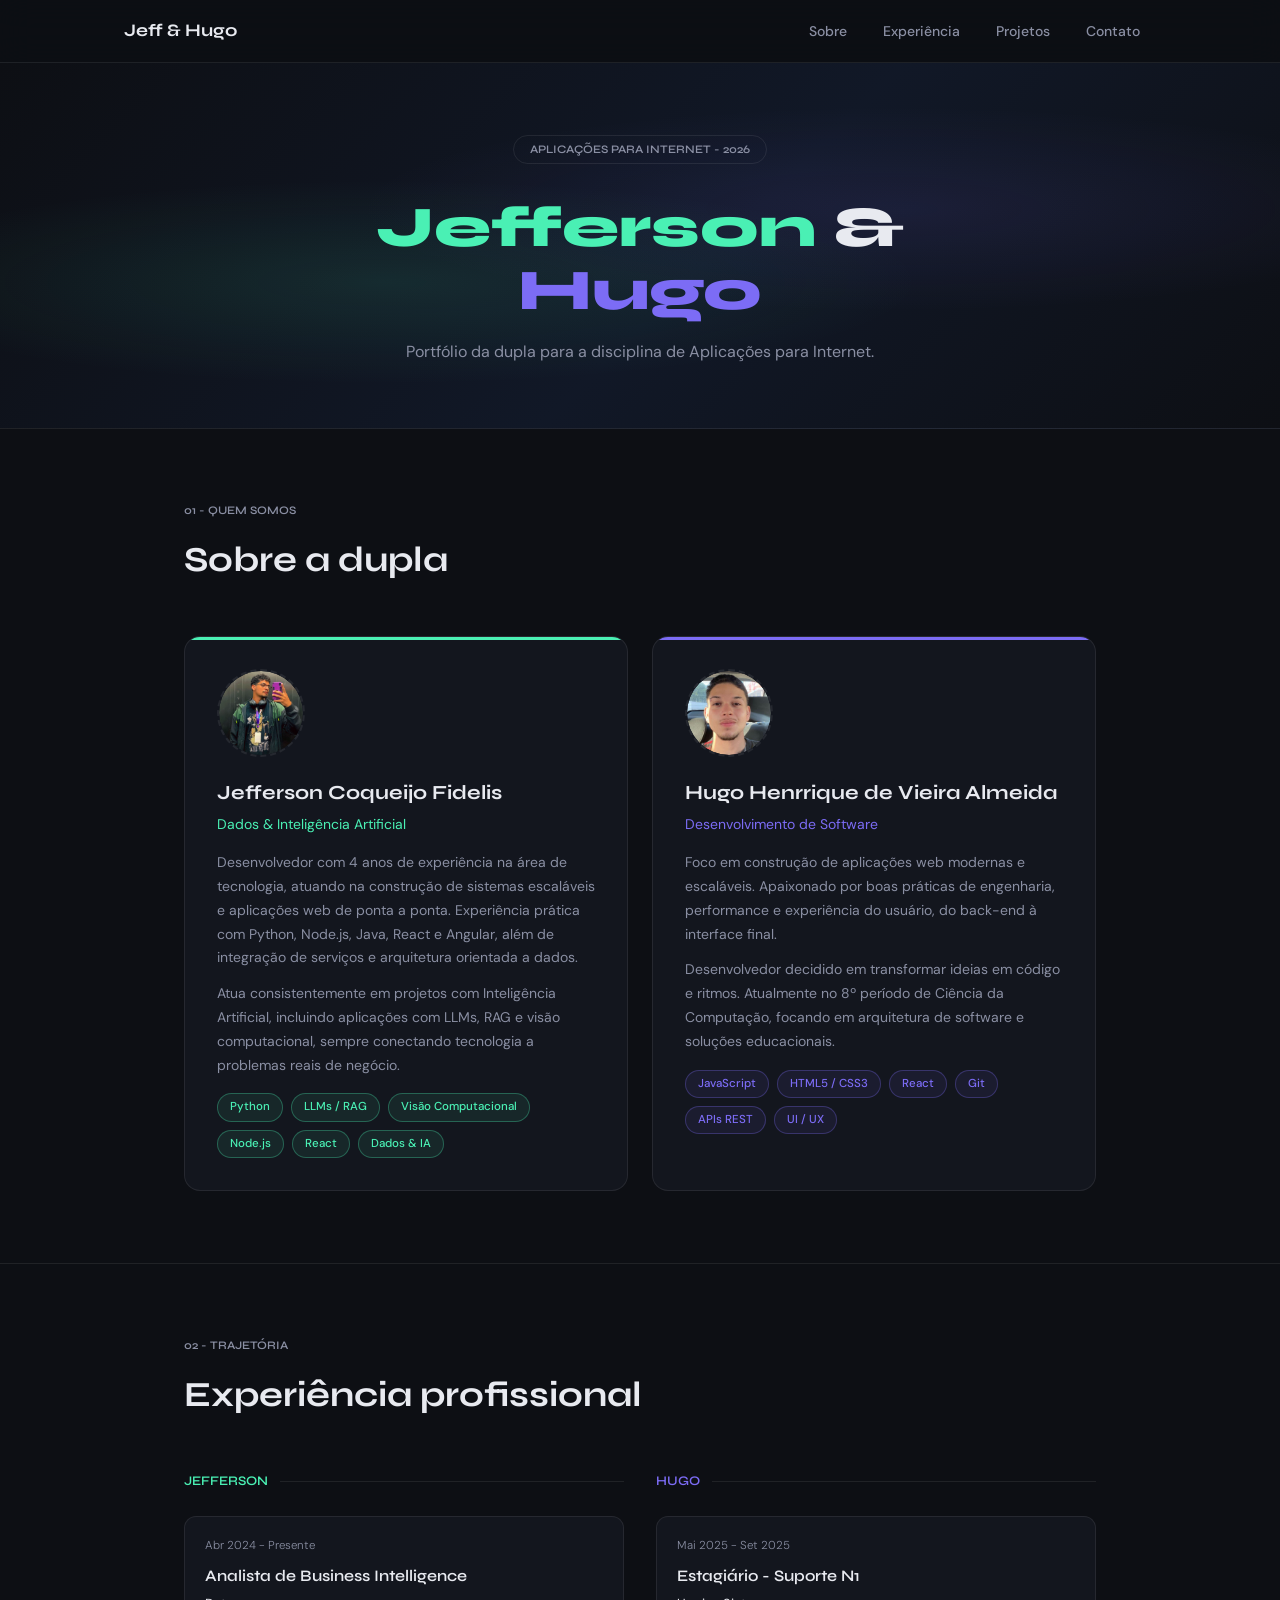
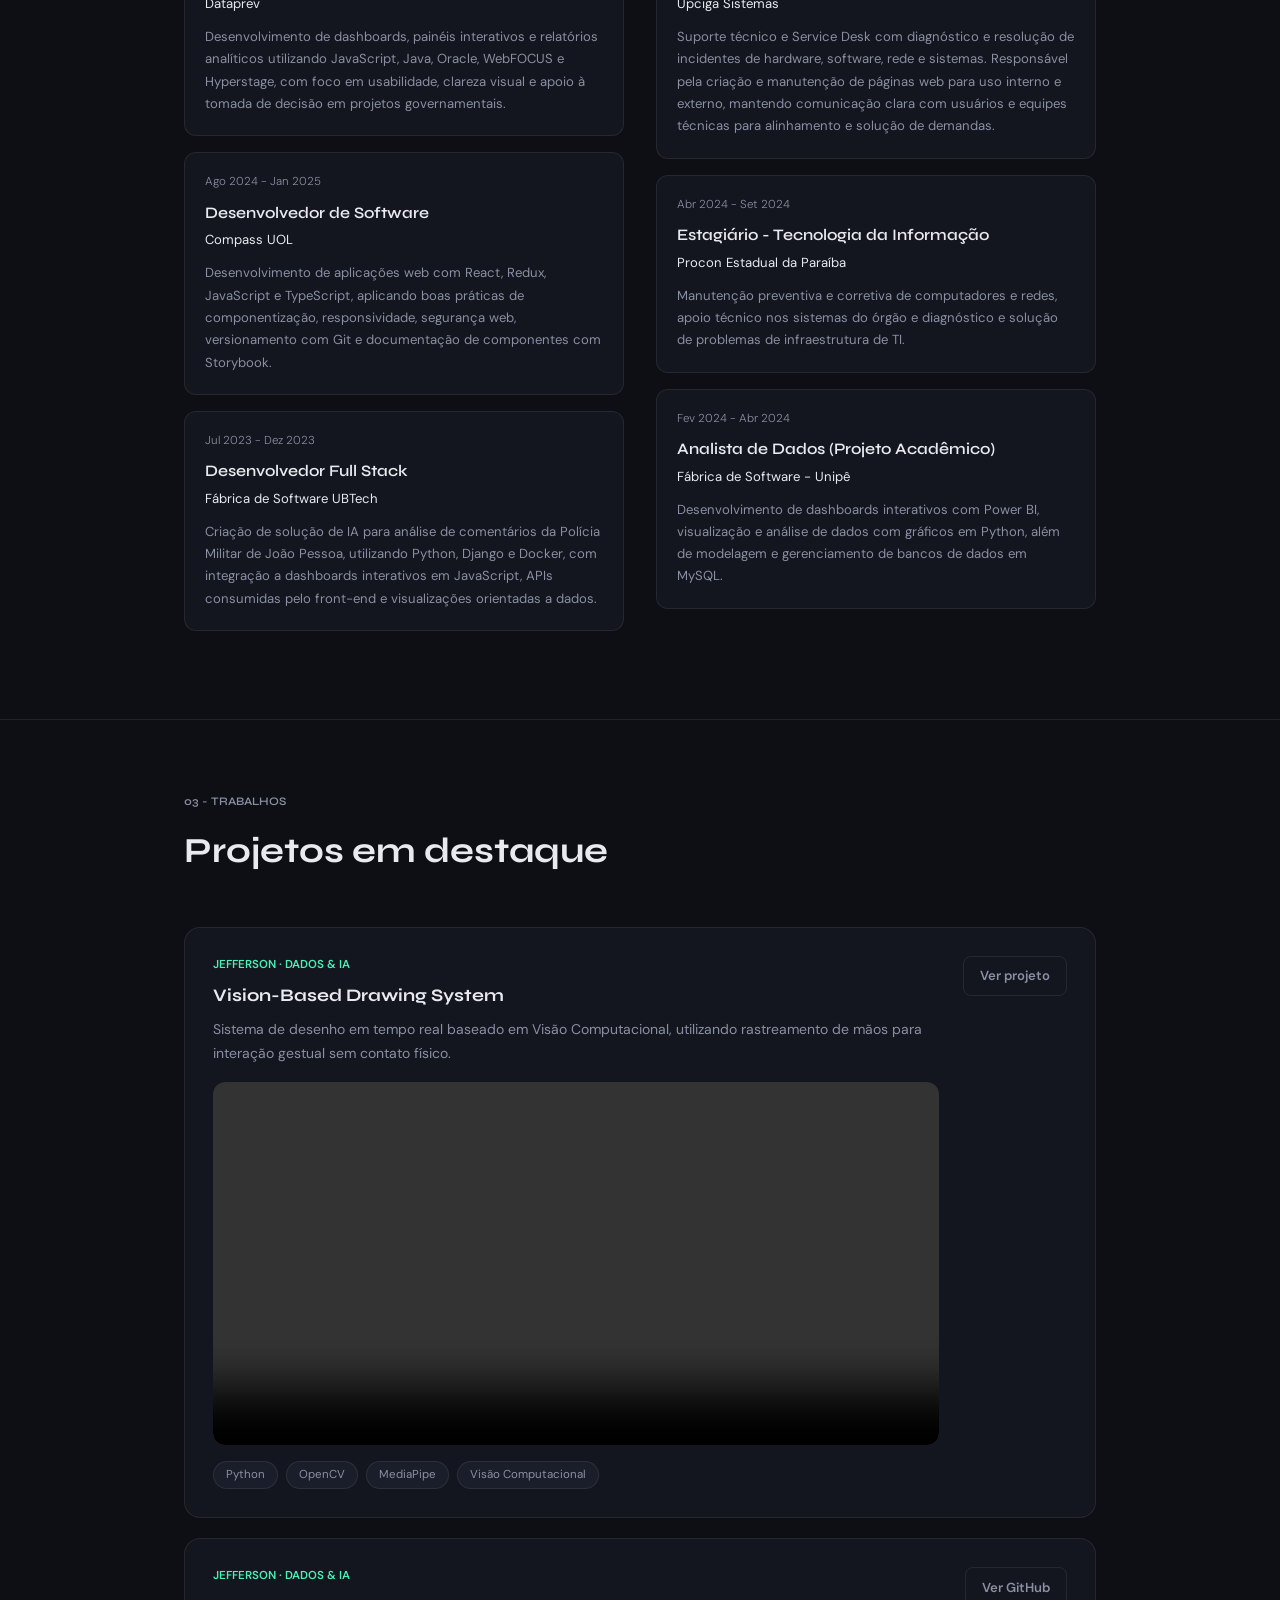
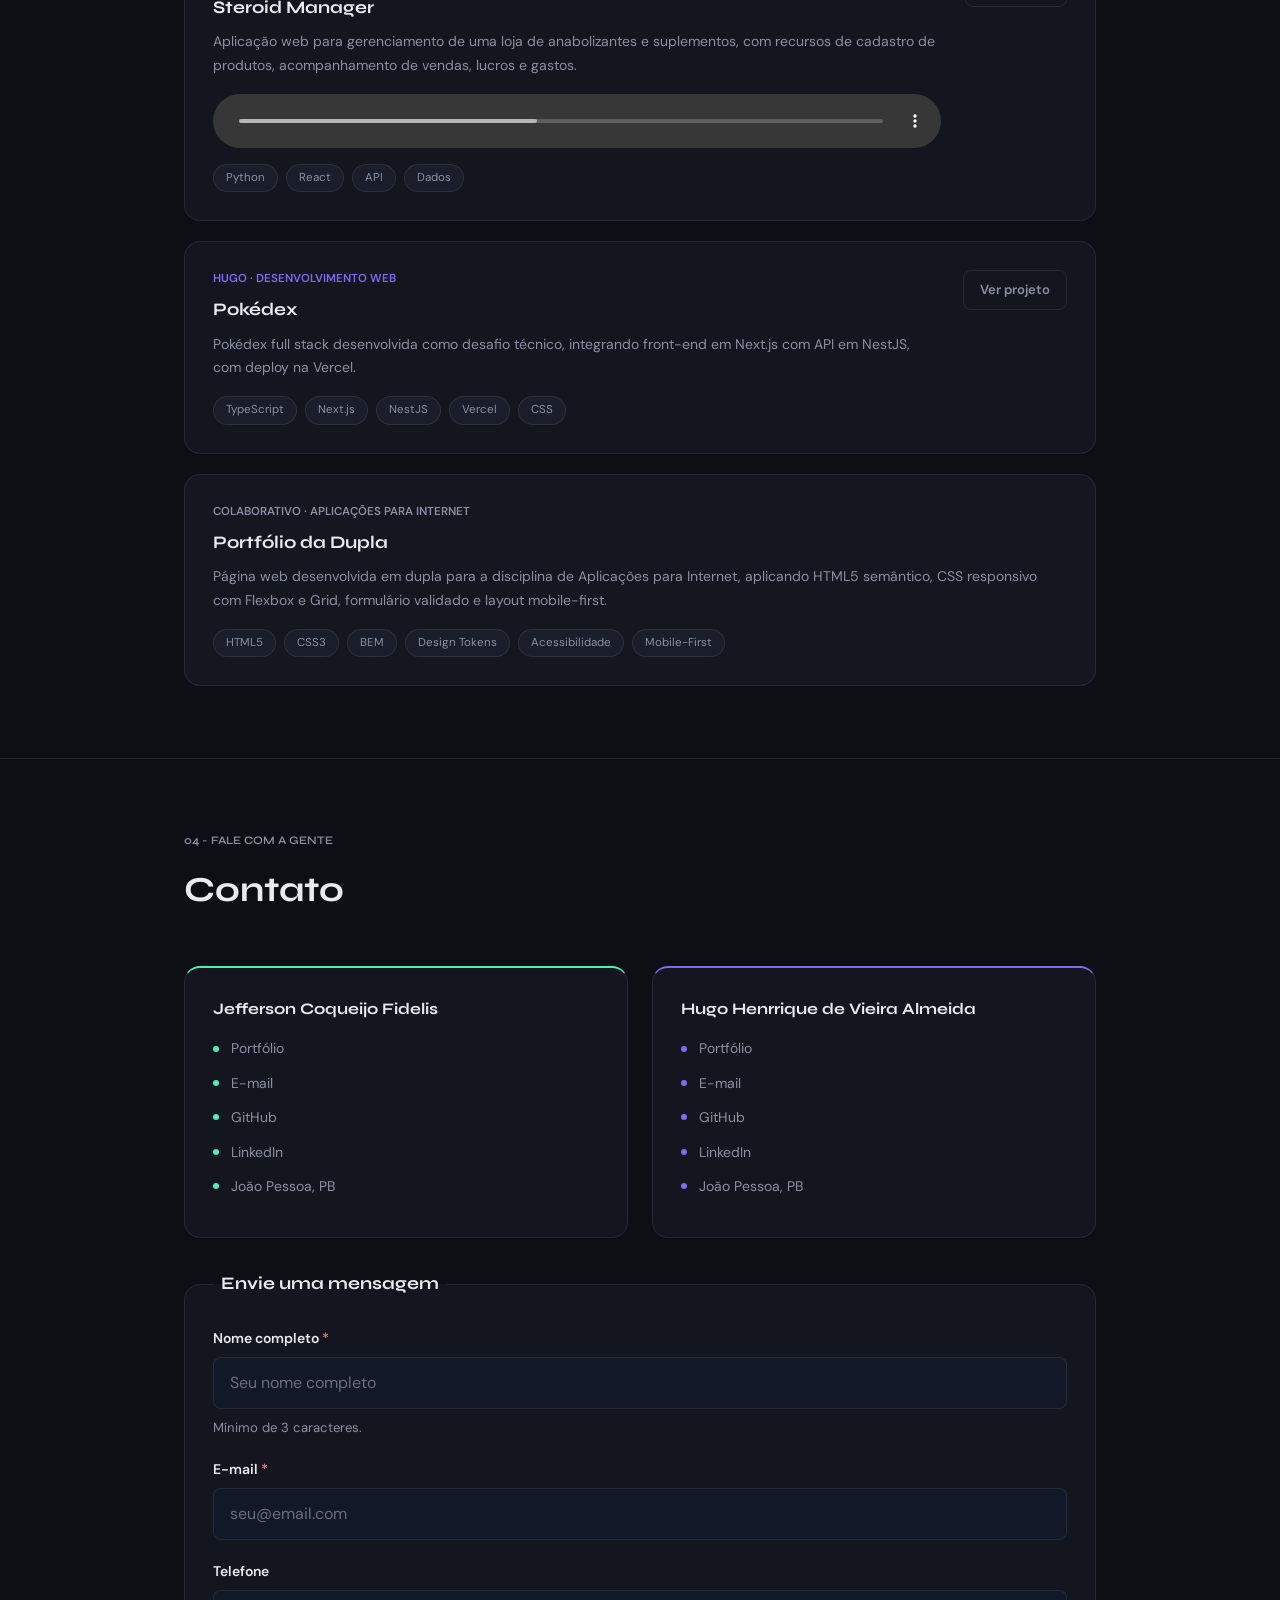
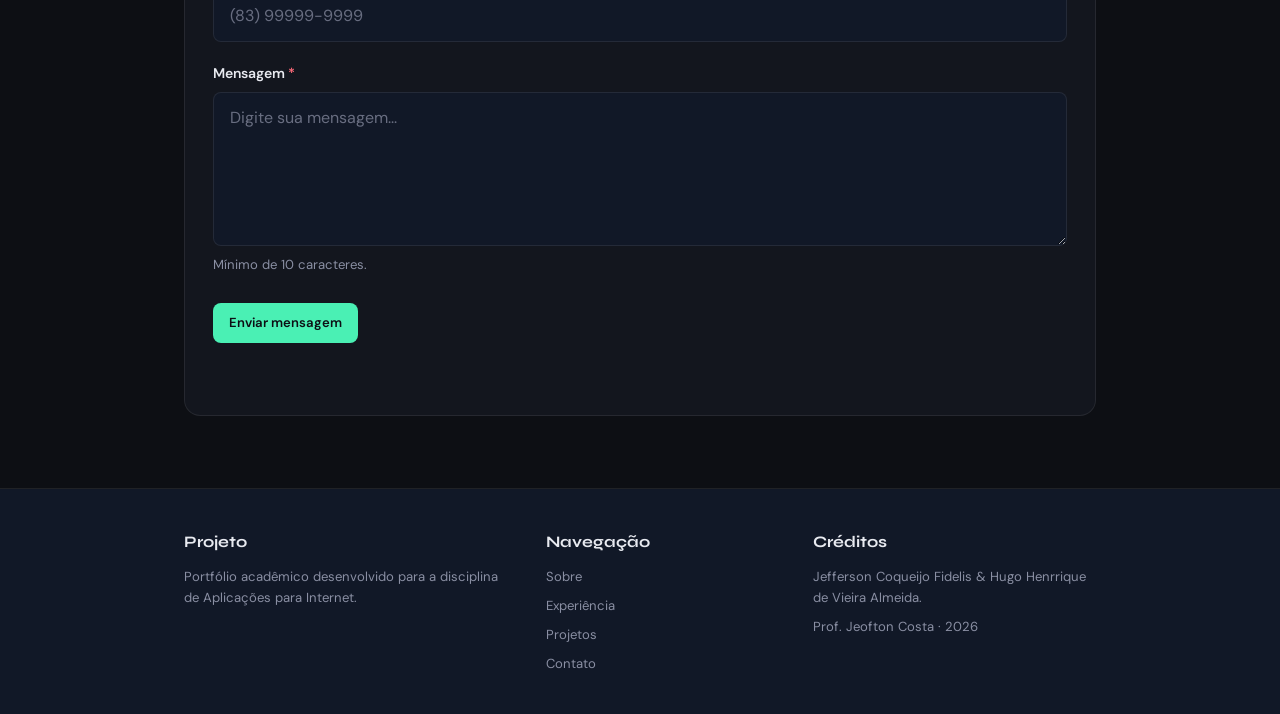
==== commit 86f0ec7d: "Feat : colocando Design Token System" ====
--- a/Atividades/Atividade-02/src/index.html
+++ b/Atividades/Atividade-02/src/index.html
@@ -1,465 +1,617 @@
 <!doctype html>
-<html lang="pt-BR">
+<html lang="pt-BR" data-theme="dark">
   <head>
     <meta charset="UTF-8" />
     <meta name="viewport" content="width=device-width, initial-scale=1.0" />
-    <title>Portfólio – Jefferson & Hugo</title>
-
-    <!-- Google Fonts: Syne (títulos) + DM Sans (corpo) -->
+    <meta
+      name="description"
+      content="Portfólio acadêmico responsivo de Jefferson Coqueijo Fidelis e Hugo Henrrique de Vieira Almeida para a disciplina de Aplicações para Internet."
+    />
+    <title>Portfólio - Jefferson & Hugo</title>
+
     <link rel="preconnect" href="https://fonts.googleapis.com" />
+    <link rel="preconnect" href="https://fonts.gstatic.com" crossorigin />
     <link
       href="https://fonts.googleapis.com/css2?family=Syne:wght@400;600;700;800&family=DM+Sans:ital,wght@0,300;0,400;0,500;1,300&display=swap"
       rel="stylesheet"
     />
 
-    <!-- Folha de estilos principal -->
-    <link rel="stylesheet" href="/Atividades/Atividade-02/src/style/styles.css" />
+    <link rel="stylesheet" href="css/main.css" />
   </head>
 
   <body>
-
-    <!-- ============================================================
-         HERO — Apresentação inicial com os nomes da dupla
-    ============================================================ -->
-    <div class="hero">
-      <div class="hero-label">Aplicações para Internet — 2026</div>
-      <h1>
-        <span class="jeff">Jefferson</span> &<br />
-        <span class="hugo">Hugo</span>
-      </h1>
-    </div>
-
-
-    <!-- ============================================================
-         NAV — Navegação fixa com âncoras para cada seção
-    ============================================================ -->
-    <nav aria-label="Navegação principal">
-      <ul>
-        <li><a href="#sobre">Sobre</a></li>
-        <li><a href="#experiencia">Experiência</a></li>
-        <li><a href="#projetos">Projetos</a></li>
-        <li><a href="#contato">Contato</a></li>
-      </ul>
-    </nav>
-
-
-    <!-- ============================================================
-         SEÇÃO 01 — SOBRE
-         Perfis individuais com foto, bio e skills de cada integrante
-    ============================================================ -->
-    <section id="sobre">
-      <div class="container">
-        <div class="section-tag shared">01 — Quem somos</div>
-        <div class="section-title">Sobre a dupla</div>
-
-        <div class="profiles-grid">
-
-          <!-- Perfil: Jefferson -->
-          <div class="profile-card jeff">
-            <div class="photo-slot">
-              <img
-                id="foto-jeff"
-                src="/Atividades/Atividade-02/img/jeff.png"
-                alt="Foto de Jefferson Coqueijo Fidelis"
-              />
-            </div>
-            <div class="profile-name">Jefferson Coqueijo Fidelis</div>
-            <div class="profile-role">Dados & Inteligência Artificial</div>
-            <p class="profile-bio">
-              Desenvolvedor com 4 anos de experiência na área de tecnologia,
-              atuando na construção de sistemas escaláveis e aplicações web de
-              ponta a ponta. Experiência prática com Python, Node.js, Java,
-              React e Angular, além de integração de serviços e arquitetura
-              orientada a dados.
-            </p>
-            <p class="profile-bio" style="margin-top: 10px">
-              Atua consistentemente em projetos com Inteligência Artificial,
-              incluindo aplicações com LLMs, RAG e visão computacional — sempre
-              conectando tecnologia a problemas reais de negócio.
-            </p>
-            <!-- Tags de tecnologias do Jefferson -->
-            <div class="skills-list jeff">
-              <span class="skill-tag">Python</span>
-              <span class="skill-tag">LLMs / RAG</span>
-              <span class="skill-tag">Visão Computacional</span>
-              <span class="skill-tag">Node.js</span>
-              <span class="skill-tag">React</span>
-              <span class="skill-tag">Dados & IA</span>
-            </div>
+    <a class="skip-link" href="#conteudo">Pular para o conteúdo principal</a>
+
+    <header class="header">
+      <nav class="navbar" aria-label="Navegação principal">
+        <a href="#topo" class="navbar__brand" aria-label="Ir para o início">
+          Jeff &amp; Hugo
+        </a>
+
+        <button
+          class="navbar__toggle"
+          aria-expanded="false"
+          aria-controls="navbar-menu"
+          aria-label="Abrir menu de navegação"
+          type="button"
+        >
+          <span class="navbar__toggle-bar" aria-hidden="true"></span>
+          <span class="navbar__toggle-bar" aria-hidden="true"></span>
+          <span class="navbar__toggle-bar" aria-hidden="true"></span>
+        </button>
+
+        <ul class="navbar__menu" id="navbar-menu" role="list">
+          <li class="navbar__item">
+            <a href="#sobre" class="navbar__link">Sobre</a>
+          </li>
+          <li class="navbar__item">
+            <a href="#experiencia" class="navbar__link">Experiência</a>
+          </li>
+          <li class="navbar__item">
+            <a href="#projetos" class="navbar__link">Projetos</a>
+          </li>
+          <li class="navbar__item">
+            <a href="#contato" class="navbar__link">Contato</a>
+          </li>
+        </ul>
+      </nav>
+    </header>
+
+    <main id="conteudo" class="main">
+      <section class="hero" id="topo" aria-labelledby="hero-title">
+        <div class="hero-label">Aplicações para Internet - 2026</div>
+        <h1 id="hero-title">
+          <span class="jeff">Jefferson</span> &amp;<br />
+          <span class="hugo">Hugo</span>
+        </h1>
+        <p>Portfólio da dupla para a disciplina de Aplicações para Internet.</p>
+      </section>
+
+      <section id="sobre" class="section" aria-labelledby="sobre-title">
+        <div class="container">
+          <div class="section-tag section-tag--shared">01 - Quem somos</div>
+          <h2 class="section-title" id="sobre-title">Sobre a dupla</h2>
+
+          <div class="profiles-grid">
+            <article class="profile-card profile-card--jeff">
+              <div class="photo-slot">
+                <img
+                  id="foto-jeff"
+                  src="../img/jeff.png"
+                  alt="Foto de Jefferson Coqueijo Fidelis"
+                  loading="lazy"
+                  decoding="async"
+                />
+              </div>
+
+              <h3 class="profile-name">Jefferson Coqueijo Fidelis</h3>
+              <p class="profile-role">Dados &amp; Inteligência Artificial</p>
+              <p class="profile-bio">
+                Desenvolvedor com 4 anos de experiência na área de tecnologia,
+                atuando na construção de sistemas escaláveis e aplicações web de
+                ponta a ponta. Experiência prática com Python, Node.js, Java,
+                React e Angular, além de integração de serviços e arquitetura
+                orientada a dados.
+              </p>
+              <p class="profile-bio profile-bio--spaced">
+                Atua consistentemente em projetos com Inteligência Artificial,
+                incluindo aplicações com LLMs, RAG e visão computacional, sempre
+                conectando tecnologia a problemas reais de negócio.
+              </p>
+
+              <ul class="skills-list skills-list--jeff" role="list">
+                <li class="skill-tag">Python</li>
+                <li class="skill-tag">LLMs / RAG</li>
+                <li class="skill-tag">Visão Computacional</li>
+                <li class="skill-tag">Node.js</li>
+                <li class="skill-tag">React</li>
+                <li class="skill-tag">Dados &amp; IA</li>
+              </ul>
+            </article>
+
+            <article class="profile-card profile-card--hugo">
+              <div class="photo-slot">
+                <img
+                  id="foto-hugo"
+                  src="../img/hugo.jpg"
+                  alt="Foto de Hugo Henrrique de Vieira Almeida"
+                  loading="lazy"
+                  decoding="async"
+                />
+              </div>
+
+              <h3 class="profile-name">Hugo Henrrique de Vieira Almeida</h3>
+              <p class="profile-role">Desenvolvimento de Software</p>
+              <p class="profile-bio">
+                Foco em construção de aplicações web modernas e escaláveis.
+                Apaixonado por boas práticas de engenharia, performance e
+                experiência do usuário, do back-end à interface final.
+              </p>
+              <p class="profile-bio profile-bio--spaced">
+                Desenvolvedor decidido em transformar ideias em código e ritmos.
+                Atualmente no 8º período de Ciência da Computação, focando em
+                arquitetura de software e soluções educacionais.
+              </p>
+
+              <ul class="skills-list skills-list--hugo" role="list">
+                <li class="skill-tag">JavaScript</li>
+                <li class="skill-tag">HTML5 / CSS3</li>
+                <li class="skill-tag">React</li>
+                <li class="skill-tag">Git</li>
+                <li class="skill-tag">APIs REST</li>
+                <li class="skill-tag">UI / UX</li>
+              </ul>
+            </article>
           </div>
-
-          <!-- Perfil: Hugo -->
-          <div class="profile-card hugo">
-            <div class="photo-slot">
-              <img
-                id="foto-hugo"
-                src="/Atividades/Atividade-02/img/hugo.jpg"
-                alt="Foto de Hugo Henrrique de Vieira Almeida"
-              />
-            </div>
-            <div class="profile-name">Hugo Henrrique de Vieira Almeida</div>
-            <div class="profile-role">Desenvolvimento de Software</div>
-            <p class="profile-bio">
-              Foco em construção de aplicações web modernas e escaláveis.
-              Apaixonado por boas práticas de engenharia, performance e
-              experiência do usuário — do back-end à interface final.
-            </p>
-            <p class="profile-bio" style="margin-top: 10px">
-              Desenvolvedor decidido em transformar ideias em código e ritmos.
-              Atualmente no 8º período de Ciência da Computação, focando em
-              arquitetura de software e soluções educacionais.
-            </p>
-            <!-- Tags de tecnologias do Hugo -->
-            <div class="skills-list hugo">
-              <span class="skill-tag">JavaScript</span>
-              <span class="skill-tag">HTML5 / CSS3</span>
-              <span class="skill-tag">React</span>
-              <span class="skill-tag">Git</span>
-              <span class="skill-tag">APIs REST</span>
-              <span class="skill-tag">UI / UX</span>
-            </div>
+        </div>
+      </section>
+
+      <section id="experiencia" class="section" aria-labelledby="experiencia-title">
+        <div class="container">
+          <div class="section-tag section-tag--shared">02 - Trajetória</div>
+          <h2 class="section-title" id="experiencia-title">
+            Experiência profissional
+          </h2>
+
+          <div class="experience-columns">
+            <section class="experience-column" aria-labelledby="experiencia-jeff">
+              <h3 class="exp-column-header exp-column-header--jeff" id="experiencia-jeff">
+                Jefferson
+              </h3>
+
+              <article class="exp-item">
+                <p class="exp-date">Abr 2024 - Presente</p>
+                <h4 class="exp-title">Analista de Business Intelligence</h4>
+                <p class="exp-company">Dataprev</p>
+                <p class="exp-desc">
+                  Desenvolvimento de dashboards, painéis interativos e relatórios
+                  analíticos utilizando JavaScript, Java, Oracle, WebFOCUS e
+                  Hyperstage, com foco em usabilidade, clareza visual e apoio à
+                  tomada de decisão em projetos governamentais.
+                </p>
+              </article>
+
+              <article class="exp-item">
+                <p class="exp-date">Ago 2024 - Jan 2025</p>
+                <h4 class="exp-title">Desenvolvedor de Software</h4>
+                <p class="exp-company">Compass UOL</p>
+                <p class="exp-desc">
+                  Desenvolvimento de aplicações web com React, Redux, JavaScript
+                  e TypeScript, aplicando boas práticas de componentização,
+                  responsividade, segurança web, versionamento com Git e
+                  documentação de componentes com Storybook.
+                </p>
+              </article>
+
+              <article class="exp-item">
+                <p class="exp-date">Jul 2023 - Dez 2023</p>
+                <h4 class="exp-title">Desenvolvedor Full Stack</h4>
+                <p class="exp-company">Fábrica de Software UBTech</p>
+                <p class="exp-desc">
+                  Criação de solução de IA para análise de comentários da Polícia
+                  Militar de João Pessoa, utilizando Python, Django e Docker, com
+                  integração a dashboards interativos em JavaScript, APIs
+                  consumidas pelo front-end e visualizações orientadas a dados.
+                </p>
+              </article>
+            </section>
+
+            <section class="experience-column" aria-labelledby="experiencia-hugo">
+              <h3 class="exp-column-header exp-column-header--hugo" id="experiencia-hugo">
+                Hugo
+              </h3>
+
+              <article class="exp-item">
+                <p class="exp-date">Mai 2025 - Set 2025</p>
+                <h4 class="exp-title">Estagiário - Suporte N1</h4>
+                <p class="exp-company">Upciga Sistemas</p>
+                <p class="exp-desc">
+                  Suporte técnico e Service Desk com diagnóstico e resolução de
+                  incidentes de hardware, software, rede e sistemas. Responsável
+                  pela criação e manutenção de páginas web para uso interno e
+                  externo, mantendo comunicação clara com usuários e equipes
+                  técnicas para alinhamento e solução de demandas.
+                </p>
+              </article>
+
+              <article class="exp-item">
+                <p class="exp-date">Abr 2024 - Set 2024</p>
+                <h4 class="exp-title">Estagiário - Tecnologia da Informação</h4>
+                <p class="exp-company">Procon Estadual da Paraíba</p>
+                <p class="exp-desc">
+                  Manutenção preventiva e corretiva de computadores e redes,
+                  apoio técnico nos sistemas do órgão e diagnóstico e solução de
+                  problemas de infraestrutura de TI.
+                </p>
+              </article>
+
+              <article class="exp-item">
+                <p class="exp-date">Fev 2024 - Abr 2024</p>
+                <h4 class="exp-title">Analista de Dados (Projeto Acadêmico)</h4>
+                <p class="exp-company">Fábrica de Software - Unipê</p>
+                <p class="exp-desc">
+                  Desenvolvimento de dashboards interativos com Power BI,
+                  visualização e análise de dados com gráficos em Python, além de
+                  modelagem e gerenciamento de bancos de dados em MySQL.
+                </p>
+              </article>
+            </section>
           </div>
-
         </div>
+      </section>
+
+      <section id="projetos" class="section" aria-labelledby="projetos-title">
+        <div class="container">
+          <div class="section-tag section-tag--shared">03 - Trabalhos</div>
+          <h2 class="section-title" id="projetos-title">Projetos em destaque</h2>
+
+          <div class="projects-shared">
+            <article class="project-card">
+              <div>
+                <p class="project-label project-label--jeff">
+                  Jefferson · Dados &amp; IA
+                </p>
+                <h3 class="project-name">Vision-Based Drawing System</h3>
+                <p class="project-desc">
+                  Sistema de desenho em tempo real baseado em Visão
+                  Computacional, utilizando rastreamento de mãos para interação
+                  gestual sem contato físico.
+                </p>
+
+                <div class="project-media">
+                  <video
+                    controls
+                    preload="metadata"
+                    aria-label="Demonstração do Vision-Based Drawing System"
+                  >
+                    <source
+                      src="../video/WhatsApp Video 2026-04-26 at 19.00.00.mp4"
+                      type="video/mp4"
+                    />
+                    <track
+                      src="../video/legendas.vtt"
+                      kind="subtitles"
+                      srclang="pt-BR"
+                      label="Português"
+                      default
+                    />
+                    <p>
+                      Seu navegador não suporta vídeos em HTML5.
+                      <a href="../video/WhatsApp Video 2026-04-26 at 19.00.00.mp4">
+                        Baixe o vídeo aqui
+                      </a>.
+                    </p>
+                  </video>
+                </div>
+
+                <ul class="project-tags" role="list">
+                  <li class="project-tag">Python</li>
+                  <li class="project-tag">OpenCV</li>
+                  <li class="project-tag">MediaPipe</li>
+                  <li class="project-tag">Visão Computacional</li>
+                </ul>
+              </div>
+
+              <a
+                href="https://github.com/FIDEL7Z/VisionBased_DrawingSystem"
+                target="_blank"
+                rel="noopener noreferrer"
+                class="btn btn--outline project-link"
+                aria-label="Ver projeto Vision-Based Drawing System no GitHub"
+              >
+                Ver projeto
+              </a>
+            </article>
+
+            <article class="project-card">
+              <div>
+                <p class="project-label project-label--jeff">
+                  Jefferson · Dados &amp; IA
+                </p>
+                <h3 class="project-name">Steroid Manager</h3>
+                <p class="project-desc">
+                  Aplicação web para gerenciamento de uma loja de anabolizantes e
+                  suplementos, com recursos de cadastro de produtos,
+                  acompanhamento de vendas, lucros e gastos.
+                </p>
+
+                <div class="project-media">
+                  <audio
+                    controls
+                    preload="metadata"
+                    aria-label="Apresentação do projeto Steroid Manager"
+                  >
+                    <source src="audio/audio.mp3" type="audio/mpeg" />
+                    Seu navegador não suporta o elemento de áudio.
+                  </audio>
+                </div>
+
+                <ul class="project-tags" role="list">
+                  <li class="project-tag">Python</li>
+                  <li class="project-tag">React</li>
+                  <li class="project-tag">API</li>
+                  <li class="project-tag">Dados</li>
+                </ul>
+              </div>
+
+              <a
+                href="https://github.com/FIDEL7Z"
+                target="_blank"
+                rel="noopener noreferrer"
+                class="btn btn--outline project-link"
+                aria-label="Ver perfil de Jefferson no GitHub"
+              >
+                Ver GitHub
+              </a>
+            </article>
+
+            <article class="project-card">
+              <div>
+                <p class="project-label project-label--hugo">
+                  Hugo · Desenvolvimento Web
+                </p>
+                <h3 class="project-name">Pokédex</h3>
+                <p class="project-desc">
+                  Pokédex full stack desenvolvida como desafio técnico,
+                  integrando front-end em Next.js com API em NestJS, com deploy
+                  na Vercel.
+                </p>
+
+                <ul class="project-tags" role="list">
+                  <li class="project-tag">TypeScript</li>
+                  <li class="project-tag">Next.js</li>
+                  <li class="project-tag">NestJS</li>
+                  <li class="project-tag">Vercel</li>
+                  <li class="project-tag">CSS</li>
+                </ul>
+              </div>
+
+              <a
+                href="https://github.com/hugoalmx/pokedexdesafio"
+                target="_blank"
+                rel="noopener noreferrer"
+                class="btn btn--outline project-link"
+                aria-label="Ver projeto Pokédex no GitHub"
+              >
+                Ver projeto
+              </a>
+            </article>
+
+            <article class="project-card project-card--collab">
+              <div>
+                <p class="project-label project-label--shared">
+                  Colaborativo · Aplicações para Internet
+                </p>
+                <h3 class="project-name">Portfólio da Dupla</h3>
+                <p class="project-desc">
+                  Página web desenvolvida em dupla para a disciplina de
+                  Aplicações para Internet, aplicando HTML5 semântico, CSS
+                  responsivo com Flexbox e Grid, formulário validado e layout
+                  mobile-first.
+                </p>
+
+                <ul class="project-tags" role="list">
+                  <li class="project-tag">HTML5</li>
+                  <li class="project-tag">CSS3</li>
+                  <li class="project-tag">BEM</li>
+                  <li class="project-tag">Design Tokens</li>
+                  <li class="project-tag">Acessibilidade</li>
+                  <li class="project-tag">Mobile-First</li>
+                </ul>
+              </div>
+            </article>
+          </div>
+        </div>
+      </section>
+
+      <section id="contato" class="section" aria-labelledby="contato-title">
+        <div class="container">
+          <div class="section-tag section-tag--shared">04 - Fale com a gente</div>
+          <h2 class="section-title" id="contato-title">Contato</h2>
+
+          <div class="contact-grid">
+            <article class="contact-card contact-card--jeff">
+              <h3 class="contact-name">Jefferson Coqueijo Fidelis</h3>
+
+              <ul class="contact-list" role="list">
+                <li class="contact-item contact-item--jeff">
+                  <span class="contact-dot" aria-hidden="true"></span>
+                  <a
+                    href="https://portfolio-swart-omega-50.vercel.app/"
+                    target="_blank"
+                    rel="noopener noreferrer"
+                  >
+                    Portfólio
+                  </a>
+                </li>
+                <li class="contact-item contact-item--jeff">
+                  <span class="contact-dot" aria-hidden="true"></span>
+                  <a href="mailto:jefferson@email.com">E-mail</a>
+                </li>
+                <li class="contact-item contact-item--jeff">
+                  <span class="contact-dot" aria-hidden="true"></span>
+                  <a
+                    href="https://github.com/FIDEL7Z"
+                    target="_blank"
+                    rel="noopener noreferrer"
+                  >
+                    GitHub
+                  </a>
+                </li>
+                <li class="contact-item contact-item--jeff">
+                  <span class="contact-dot" aria-hidden="true"></span>
+                  <a
+                    href="https://www.linkedin.com/in/jefferson-fidelis-16bb091b1/"
+                    target="_blank"
+                    rel="noopener noreferrer"
+                  >
+                    LinkedIn
+                  </a>
+                </li>
+                <li class="contact-item contact-item--jeff">
+                  <span class="contact-dot" aria-hidden="true"></span>
+                  <span>João Pessoa, PB</span>
+                </li>
+              </ul>
+            </article>
+
+            <article class="contact-card contact-card--hugo">
+              <h3 class="contact-name">Hugo Henrrique de Vieira Almeida</h3>
+
+              <ul class="contact-list" role="list">
+                <li class="contact-item contact-item--hugo">
+                  <span class="contact-dot" aria-hidden="true"></span>
+                  <a
+                    href="https://portfoliohugoalmeida.vercel.app/"
+                    target="_blank"
+                    rel="noopener noreferrer"
+                  >
+                    Portfólio
+                  </a>
+                </li>
+                <li class="contact-item contact-item--hugo">
+                  <span class="contact-dot" aria-hidden="true"></span>
+                  <a href="mailto:contato.hugoalmeida@gmail.com">E-mail</a>
+                </li>
+                <li class="contact-item contact-item--hugo">
+                  <span class="contact-dot" aria-hidden="true"></span>
+                  <a
+                    href="https://github.com/hugoalmx"
+                    target="_blank"
+                    rel="noopener noreferrer"
+                  >
+                    GitHub
+                  </a>
+                </li>
+                <li class="contact-item contact-item--hugo">
+                  <span class="contact-dot" aria-hidden="true"></span>
+                  <a
+                    href="https://www.linkedin.com/in/hugo-halmeida/"
+                    target="_blank"
+                    rel="noopener noreferrer"
+                  >
+                    LinkedIn
+                  </a>
+                </li>
+                <li class="contact-item contact-item--hugo">
+                  <span class="contact-dot" aria-hidden="true"></span>
+                  <span>João Pessoa, PB</span>
+                </li>
+              </ul>
+            </article>
+          </div>
+
+          <form class="contact-form" action="#" method="POST">
+            <fieldset class="contact-form__fieldset">
+              <legend class="contact-form__legend">Envie uma mensagem</legend>
+
+              <div class="form-group">
+                <label class="form-label" for="contact-nome">
+                  Nome completo <span class="form-required" aria-hidden="true">*</span>
+                </label>
+                <input
+                  class="form-input"
+                  type="text"
+                  id="contact-nome"
+                  name="nome"
+                  required
+                  minlength="3"
+                  placeholder="Seu nome completo"
+                  autocomplete="name"
+                  aria-describedby="nome-hint"
+                />
+                <small id="nome-hint" class="form-hint">Mínimo de 3 caracteres.</small>
+              </div>
+
+              <div class="form-group">
+                <label class="form-label" for="contact-email">
+                  E-mail <span class="form-required" aria-hidden="true">*</span>
+                </label>
+                <input
+                  class="form-input"
+                  type="email"
+                  id="contact-email"
+                  name="email"
+                  required
+                  placeholder="seu@email.com"
+                  autocomplete="email"
+                />
+              </div>
+
+              <div class="form-group">
+                <label class="form-label" for="contact-telefone">Telefone</label>
+                <input
+                  class="form-input"
+                  type="tel"
+                  id="contact-telefone"
+                  name="telefone"
+                  pattern="^\(?\d{2}\)?\s?\d{4,5}-?\d{4}$"
+                  placeholder="(83) 99999-9999"
+                  inputmode="tel"
+                  autocomplete="tel"
+                  title="Informe um telefone válido no formato (DD) 99999-9999"
+                />
+              </div>
+
+              <div class="form-group">
+                <label class="form-label" for="contact-mensagem">
+                  Mensagem <span class="form-required" aria-hidden="true">*</span>
+                </label>
+                <textarea
+                  class="form-input form-textarea"
+                  id="contact-mensagem"
+                  name="mensagem"
+                  required
+                  minlength="10"
+                  rows="5"
+                  placeholder="Digite sua mensagem..."
+                  aria-describedby="mensagem-hint"
+                ></textarea>
+                <small id="mensagem-hint" class="form-hint">
+                  Mínimo de 10 caracteres.
+                </small>
+              </div>
+
+              <button type="submit" class="btn btn--primary form-btn">
+                Enviar mensagem
+              </button>
+              <p class="form-status" id="form-status" role="status" aria-live="polite"></p>
+            </fieldset>
+          </form>
+        </div>
+      </section>
+    </main>
+
+    <footer class="footer">
+      <div class="container footer__grid">
+        <section class="footer__column" aria-labelledby="footer-projeto">
+          <h2 class="footer__title" id="footer-projeto">Projeto</h2>
+          <p>
+            Portfólio acadêmico desenvolvido para a disciplina de Aplicações
+            para Internet.
+          </p>
+        </section>
+
+        <section class="footer__column" aria-labelledby="footer-navegacao">
+          <h2 class="footer__title" id="footer-navegacao">Navegação</h2>
+          <ul class="footer__links" role="list">
+            <li><a href="#sobre">Sobre</a></li>
+            <li><a href="#experiencia">Experiência</a></li>
+            <li><a href="#projetos">Projetos</a></li>
+            <li><a href="#contato">Contato</a></li>
+          </ul>
+        </section>
+
+        <section class="footer__column" aria-labelledby="footer-creditos">
+          <h2 class="footer__title" id="footer-creditos">Créditos</h2>
+          <p>
+            Jefferson Coqueijo Fidelis &amp; Hugo Henrrique de Vieira Almeida.
+          </p>
+          <p class="footer__note">Prof. Jeofton Costa · 2026</p>
+        </section>
       </div>
-    </section>
-
-
-    <!-- ============================================================
-         SEÇÃO 02 — EXPERIÊNCIA PROFISSIONAL
-         Duas colunas lado a lado, uma para cada integrante
-    ============================================================ -->
-    <section id="experiencia">
-      <div class="container">
-        <div class="section-tag shared">02 — Trajetória</div>
-        <div class="section-title">Experiência profissional</div>
-
-        <div class="experience-columns">
-
-          <!-- Coluna Jefferson -->
-          <div class="jeff-col">
-            <div class="exp-column-header jeff">Jefferson</div>
-
-            <div class="exp-item">
-              <div class="exp-date">Abr 2024 — Presente</div>
-              <div class="exp-title">Analista de Business Intelligence</div>
-              <div class="exp-company">Dataprev</div>
-              <div class="exp-desc">
-                Desenvolvimento de dashboards, painéis interativos e relatórios
-                analíticos utilizando JavaScript, Java, Oracle, WebFOCUS e
-                Hyperstage, com foco em usabilidade, clareza visual e] apoio à
-                tomada de decisão em projetos governamentais.
-              </div>
-            </div>
-
-            <div class="exp-item">
-              <div class="exp-date">Ago 2024 — Jan 2025</div>
-              <div class="exp-title">Desenvolvedor de Software</div>
-              <div class="exp-company">Compass UOL</div>
-              <div class="exp-desc">
-                Desenvolvimento de aplicações web com React, Redux, JavaScript e
-                TypeScript, aplicando boas práticas de componentização,
-                responsividade, segurança web, versionamento com Git e
-                documentação de componentes com Storybook.
-              </div>
-            </div>
-
-            <div class="exp-item">
-              <div class="exp-date">Jul 2023 — Dez 2023</div>
-              <div class="exp-title">Desenvolvedor Full Stack</div>
-              <div class="exp-company">Fábrica de Software UBTech</div>
-              <div class="exp-desc">
-                Criação de solução de IA para análise de comentários da Polícia
-                Militar de João Pessoa, utilizando Python, Django e Docker, com
-                integração a dashboards interativos em JavaScript, APIs
-                consumidas pelo front-end e visualizações orientadas a dados.
-              </div>
-            </div>
-          </div>
-
-          <!-- Coluna Hugo -->
-          <div class="hugo-col">
-            <div class="exp-column-header hugo">Hugo</div>
-
-            <div class="exp-item">
-              <div class="exp-date">Mai/2025 – Set/2025</div>
-              <div class="exp-title">Estagiário – Suporte N1</div>
-              <div class="exp-company">Upciga Sistemas</div>
-              <div class="exp-desc">
-                Suporte técnico e Service Desk com diagnóstico e resolução de
-                incidentes de hardware, software, rede e sistemas. Responsável
-                pela criação e manutenção de páginas web para uso interno e
-                externo, mantendo comunicação clara com usuários e equipes
-                técnicas para alinhamento e solução de demandas.
-              </div>
-            </div>
-
-            <div class="exp-item">
-              <div class="exp-date">Abr/2024 – Set/2024</div>
-              <div class="exp-title">Estagiário – Tecnologia da Informação</div>
-              <div class="exp-company">Procon Estadual da Paraíba</div>
-              <div class="exp-desc">
-                Manutenção preventiva e corretiva de computadores e redes,
-                apoio técnico nos sistemas do órgão e diagnóstico e solução de
-                problemas de infraestrutura de TI.
-              </div>
-            </div>
-
-            <div class="exp-item">
-              <div class="exp-date">Fev/2024 — Abr/2024</div>
-              <div class="exp-title">Analista de Dados (Projeto Acadêmico)</div>
-              <div class="exp-company">Fábrica de Software – Unipê</div>
-              <div class="exp-desc">
-                Desenvolvimento de dashboards interativos com Power BI,
-                visualização e análise de dados com gráficos em Python, além de
-                modelagem e gerenciamento de bancos de dados em MySQL.
-              </div>
-            </div>
-          </div>
-
-        </div>
-      </div>
-    </section>
-
-
-    <!-- ============================================================
-         SEÇÃO 03 — PROJETOS
-         Projetos individuais e o projeto colaborativo da disciplina
-    ============================================================ -->
-    <section id="projetos">
-      <div class="container">
-        <div class="section-tag shared">03 — Trabalhos</div>
-        <div class="section-title">Projetos em destaque</div>
-
-        <div class="projects-shared">
-
-          <!-- Projeto 1: Jefferson — Vision-Based Drawing System -->
-          <div class="project-card">
-            <div>
-              <div class="project-label" style="color: var(--accent-jeff)">
-                Jefferson · Dados & IA
-              </div>
-              <div class="project-name">Vision-Based Drawing System</div>
-              <p class="project-desc">
-                Sistema de desenho em tempo real baseado em Visão Computacional,
-                utilizando rastreamento de mãos para interação gestual sem
-                contato físico.
-              </p>
-              <!-- Vídeo demonstrativo do projeto -->
-              <div class="project-media">
-                <video
-                  src="/Atividades/Atividade-02/video/WhatsApp Video 2026-04-26 at 19.00.00.mp4"
-                  controls
-                ></video>
-              </div>
-              <div class="project-tags">
-                <span class="project-tag">Python</span>
-                <span class="project-tag">OpenCV</span>
-                <span class="project-tag">MediaPipe</span>
-                <span class="project-tag">Visão Computacional</span>
-              </div>
-            </div>
-            <a
-              href="https://github.com/FIDEL7Z/VisionBased_DrawingSystem"
-              target="_blank"
-              rel="noopener noreferrer"
-              class="project-link"
-            >
-              Ver projeto ↗
-            </a>
-          </div>
-
-          <!-- Projeto 2: Jefferson — Steroid Manager -->
-          <div class="project-card">
-            <div>
-              <div class="project-label" style="color: var(--accent-jeff)">
-                Jefferson · Dados & IA
-              </div>
-              <div class="project-name">Steroid Manager</div>
-              <p class="project-desc">
-                Aplicação web para gerenciamento de uma loja de anabolizantes e
-                suplementos, com recursos de cadastro de produtos, acompanhamento
-                de vendas, lucros e gastos.
-              </p>
-              <!-- Áudio explicativo do projeto -->
-              <div class="project-media">
-                <audio controls>
-                  <source
-                    src="/Atividades/Atividade-02/src/audio/audio.mp3"
-                    type="audio/mpeg"
-                  />
-                  Seu navegador não suporta o elemento de áudio.
-                </audio>
-              </div>
-              <div class="project-tags">
-                <span class="project-tag">Python</span>
-                <span class="project-tag">React</span>
-                <span class="project-tag">API</span>
-                <span class="project-tag">Dados</span>
-              </div>
-            </div>
-            <a
-              href="https://github.com/FIDEL7Z/VisionBased_DrawingSystem"
-              target="_blank"
-              rel="noopener noreferrer"
-              class="project-link"
-            >
-              Ver projeto ↗
-            </a>
-          </div>
-
-          <!-- Projeto 3: Hugo — Pokédex -->
-          <div class="project-card">
-            <div>
-              <div class="project-label" style="color: var(--accent-hugo)">
-                Hugo · Desenvolvimento Web
-              </div>
-              <div class="project-name">Pokédex</div>
-              <p class="project-desc">
-                Pokédex full stack desenvolvida como desafio técnico, integrando
-                front-end em Next.js com API em NestJS, com deploy na Vercel.
-              </p>
-              <div class="project-tags">
-                <span class="project-tag">TypeScript</span>
-                <span class="project-tag">Next.js</span>
-                <span class="project-tag">NestJS</span>
-                <span class="project-tag">Vercel</span>
-                <span class="project-tag">CSS</span>
-              </div>
-            </div>
-            <a
-              href="https://github.com/hugoalmx/pokedexdesafio"
-              target="_blank"
-              rel="noopener noreferrer"
-              class="project-link"
-            >
-              Ver projeto ↗
-            </a>
-          </div>
-
-          <!-- Projeto 4: Colaborativo — Portfólio da Disciplina -->
-          <div class="project-card collab" style="border-color: rgba(255,255,255,0.1)">
-            <div>
-              <div class="project-label">
-                Colaborativo · Aplicações para Internet
-              </div>
-              <div class="project-name">Portfólio da Dupla</div>
-              <p class="project-desc">
-                Página web desenvolvida em dupla para a disciplina de Aplicações
-                para Internet, aplicando HTML5 semântico, CSS responsivo com
-                Flexbox e Grid, formulários validados e layout mobile-first
-                conforme especificações do professor.
-              </p>
-              <div class="project-tags">
-                <span class="project-tag">HTML5</span>
-                <span class="project-tag">CSS3</span>
-                <span class="project-tag">Flexbox</span>
-                <span class="project-tag">CSS Grid</span>
-                <span class="project-tag">Responsivo</span>
-                <span class="project-tag">Mobile-First</span>
-              </div>
-            </div>
-          </div>
-
-        </div>
-      </div>
-    </section>
-
-
-    <!-- ============================================================
-         SEÇÃO 04 — CONTATO
-         Links de redes sociais e formas de contato de cada um
-    ============================================================ -->
-    <section id="contato">
-      <div class="container">
-        <div class="section-tag shared">04 — Fale com a gente</div>
-        <div class="section-title">Contato</div>
-
-        <div class="contact-grid">
-
-          <!-- Contato: Jefferson -->
-          <div class="contact-card jeff">
-            <div class="contact-name jeff">Jefferson Coqueijo Fidelis</div>
-            <div class="contact-item jeff">
-              <span class="contact-dot"></span>
-              <a href="https://portfolio-swart-omega-50.vercel.app/" target="_blank" rel="noopener">
-                Portfólio
-              </a>
-            </div>
-            <div class="contact-item jeff">
-              <span class="contact-dot"></span>
-              <a href="mailto:jefferson@email.com">E-mail</a>
-            </div>
-            <div class="contact-item jeff">
-              <span class="contact-dot"></span>
-              <a href="https://github.com/FIDEL7Z" target="_blank" rel="noopener noreferrer">
-                GitHub
-              </a>
-            </div>
-            <div class="contact-item jeff">
-              <span class="contact-dot"></span>
-              <a href="https://www.linkedin.com/in/jefferson-fidelis-16bb091b1/" target="_blank" rel="noopener noreferrer">
-                LinkedIn
-              </a>
-            </div>
-            <div class="contact-item jeff">
-              <span class="contact-dot"></span>
-              <span>João Pessoa, PB</span>
-            </div>
-          </div>
-
-          <!-- Contato: Hugo -->
-          <div class="contact-card hugo">
-            <div class="contact-name hugo">Hugo Henrrique de Vieira Almeida</div>
-            <div class="contact-item hugo">
-              <span class="contact-dot"></span>
-              <a href="https://portfoliohugoalmeida.vercel.app/" target="_blank" rel="noopener">
-                Portfólio
-              </a>
-            </div>
-            <div class="contact-item hugo">
-              <span class="contact-dot"></span>
-              <a href="mailto:contato.hugoalmeida@gmail.com">E-mail</a>
-            </div>
-            <div class="contact-item hugo">
-              <span class="contact-dot"></span>
-              <a href="https://github.com/hugoalmx" target="_blank" rel="noopener noreferrer">
-                GitHub
-              </a>
-            </div>
-            <div class="contact-item hugo">
-              <span class="contact-dot"></span>
-              <a href="https://www.linkedin.com/in/hugo-halmeida/" target="_blank" rel="noopener noreferrer">
-                LinkedIn
-              </a>
-            </div>
-            <div class="contact-item hugo">
-              <span class="contact-dot"></span>
-              <span>João Pessoa, PB</span>
-            </div>
-          </div>
-
-        </div>
-      </div>
-    </section>
-
-
-    <!-- ============================================================
-         FOOTER — Créditos e informações da disciplina
-    ============================================================ -->
-    <footer>
-      <p>
-        © 2026 · <strong>Jefferson Coqueijo Fidelis</strong> &
-        <strong>Hugo Henrrique de Vieira Almeida</strong>
-      </p>
-      <p style="margin-top: 6px">
-        Disciplina de Aplicações para Internet · Prof. Jeofton Costa
-      </p>
     </footer>
 
-
-    <!-- Script carregado no final do body para não bloquear a renderização do HTML -->
     <script src="js/script.js"></script>
-
   </body>
 </html>
--- a/Atividades/Atividade-02/src/css/main.css
+++ b/Atividades/Atividade-02/src/css/main.css
@@ -0,0 +1,17 @@
+@import url('./tokens/primitives.css');
+@import url('./tokens/semantic.css');
+@import url('./tokens/spacing.css');
+@import url('./tokens/typography.css');
+@import url('./themes/dark.css');
+@import url('./base/reset.css');
+@import url('./base/base.css');
+@import url('./tools/tools.css');
+@import url('./layout/layout.css');
+@import url('./components/navbar.css');
+@import url('./components/hero.css');
+@import url('./components/btn.css');
+@import url('./components/badge.css');
+@import url('./components/card.css');
+@import url('./components/form.css');
+@import url('./components/footer.css');
+@import url('./utilities/utilities.css');
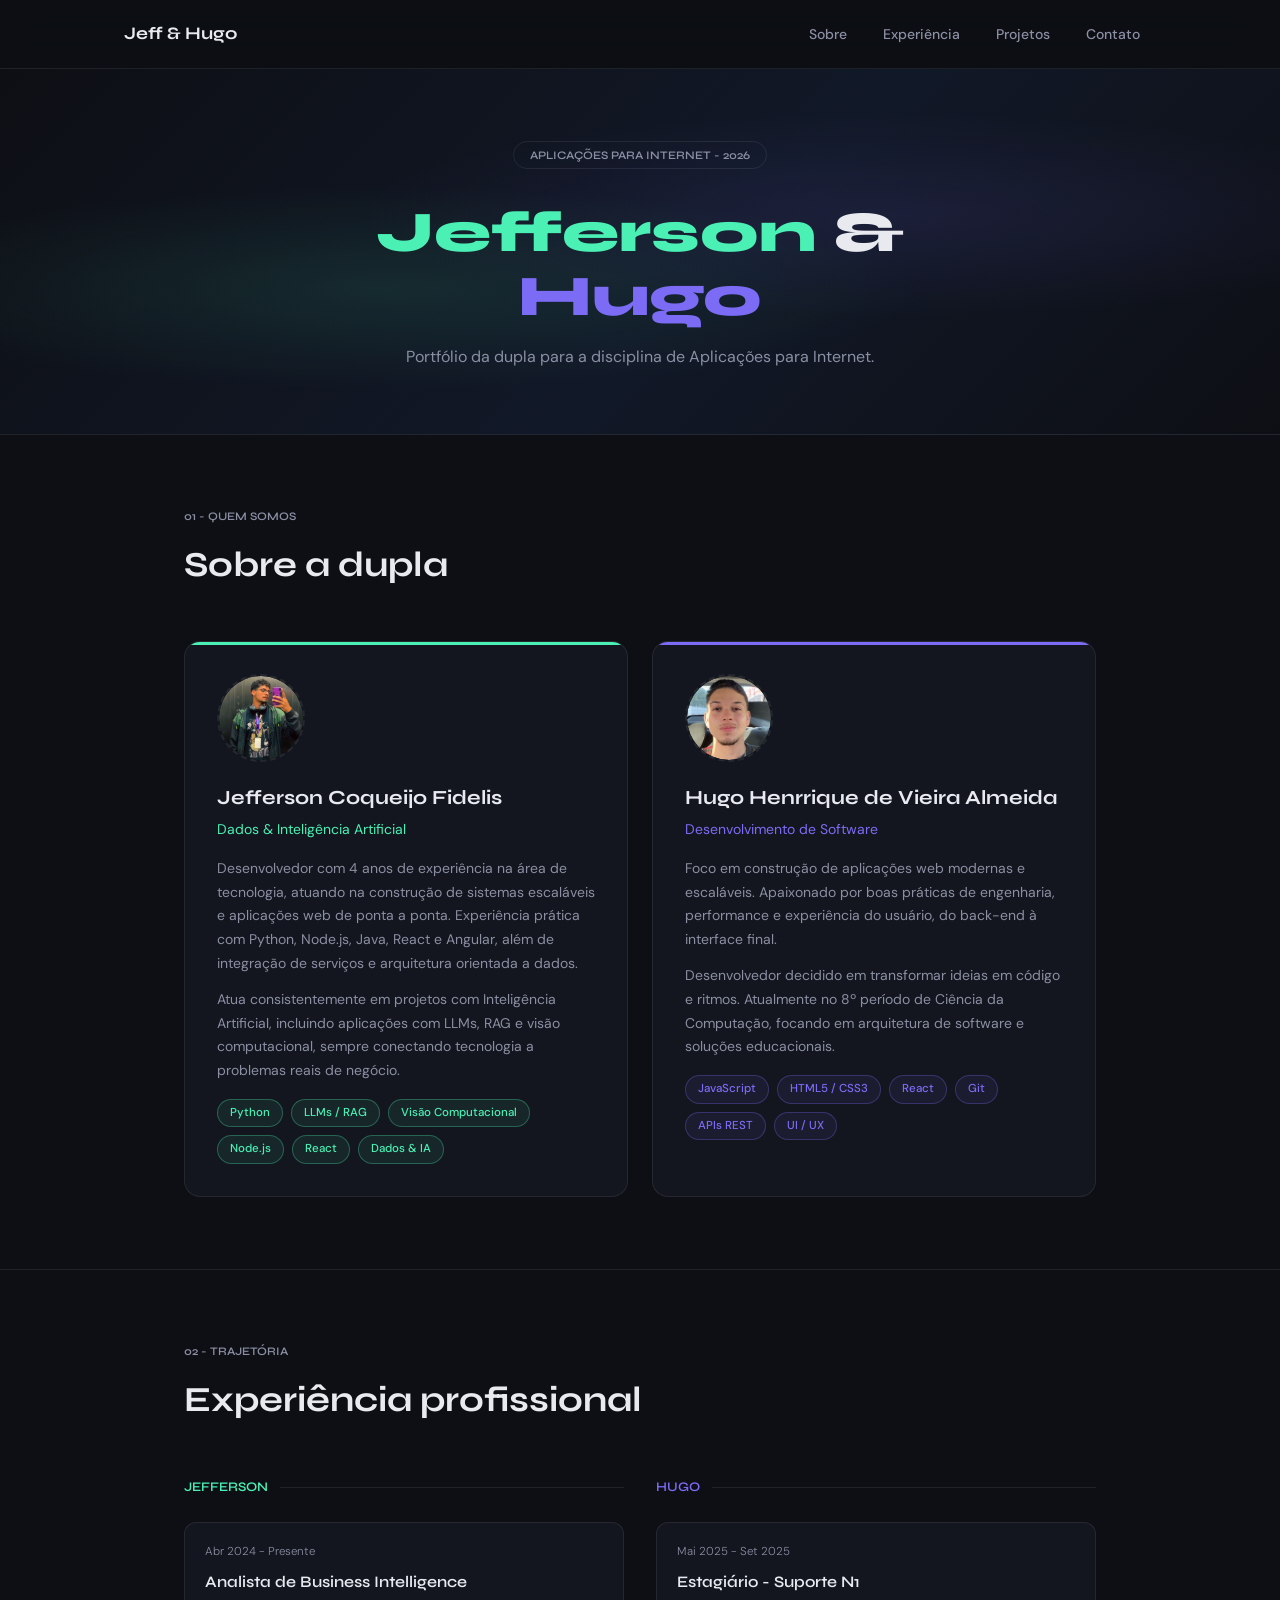
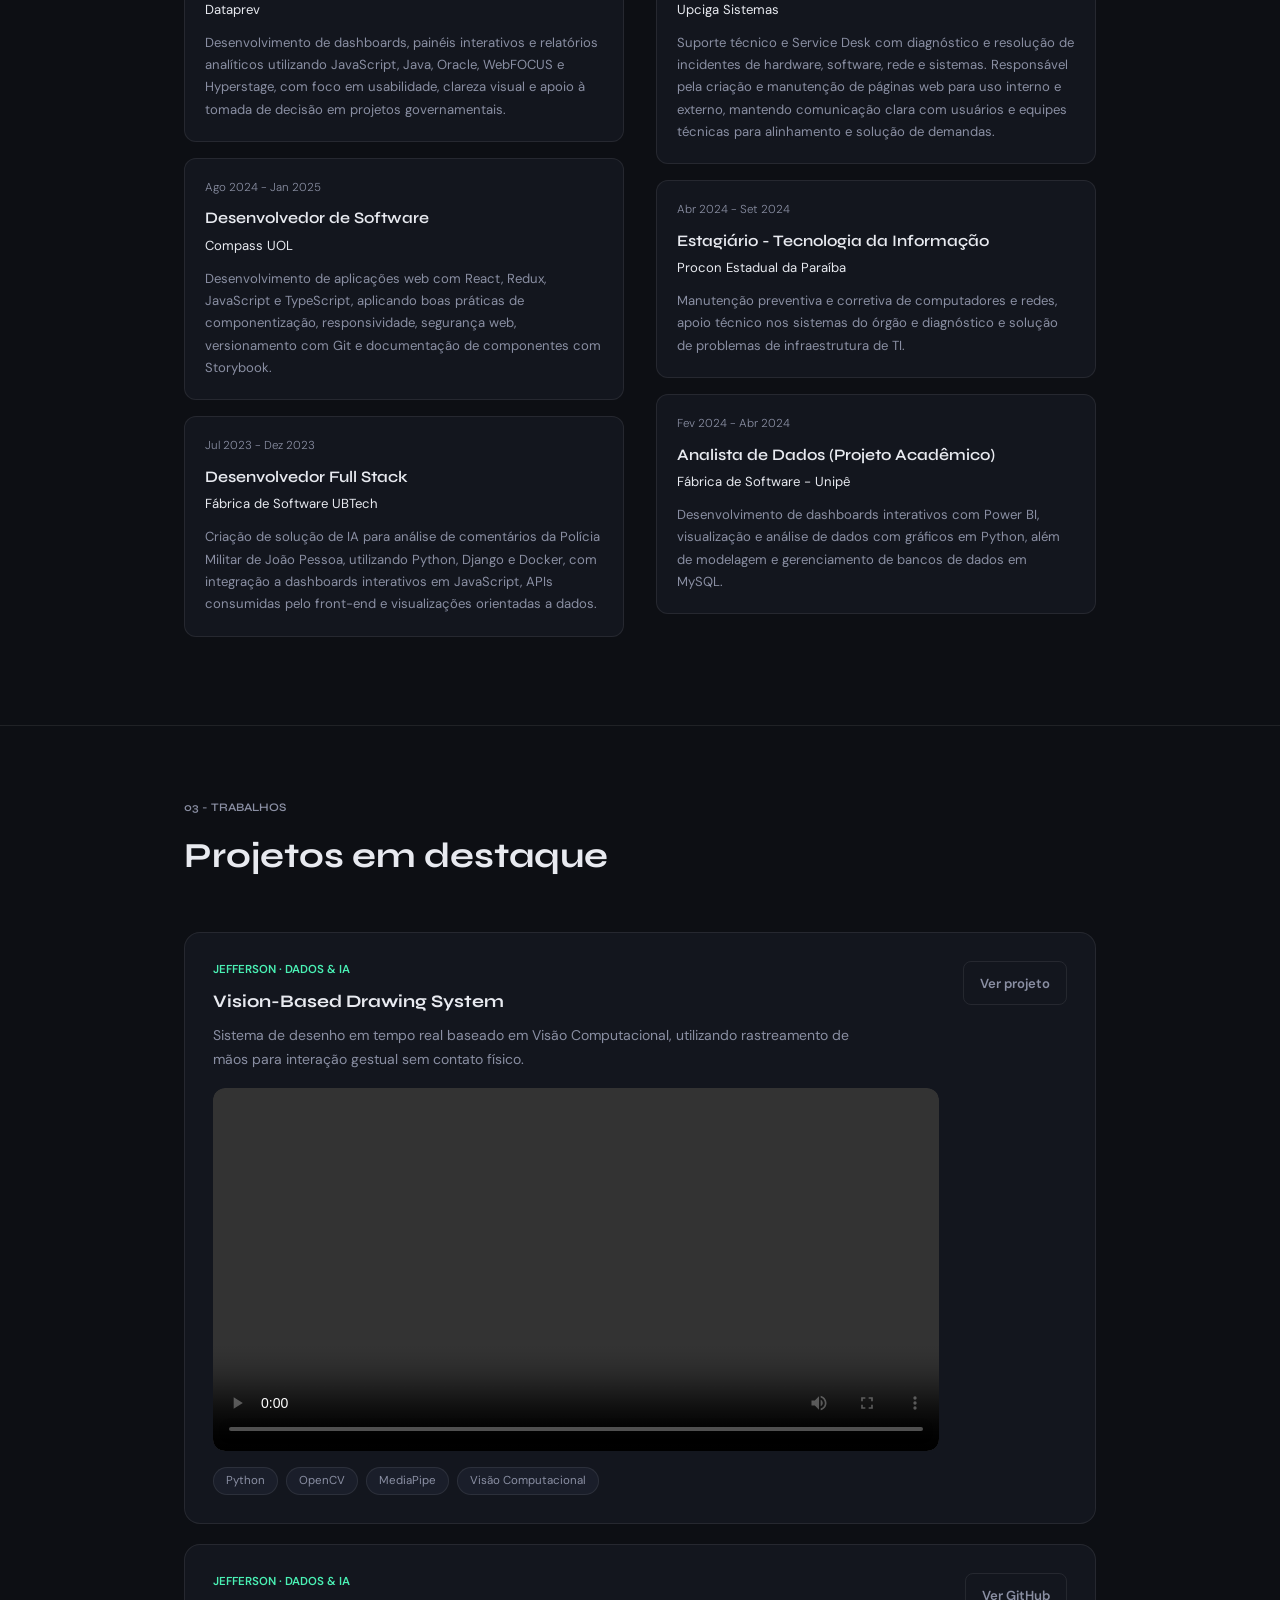
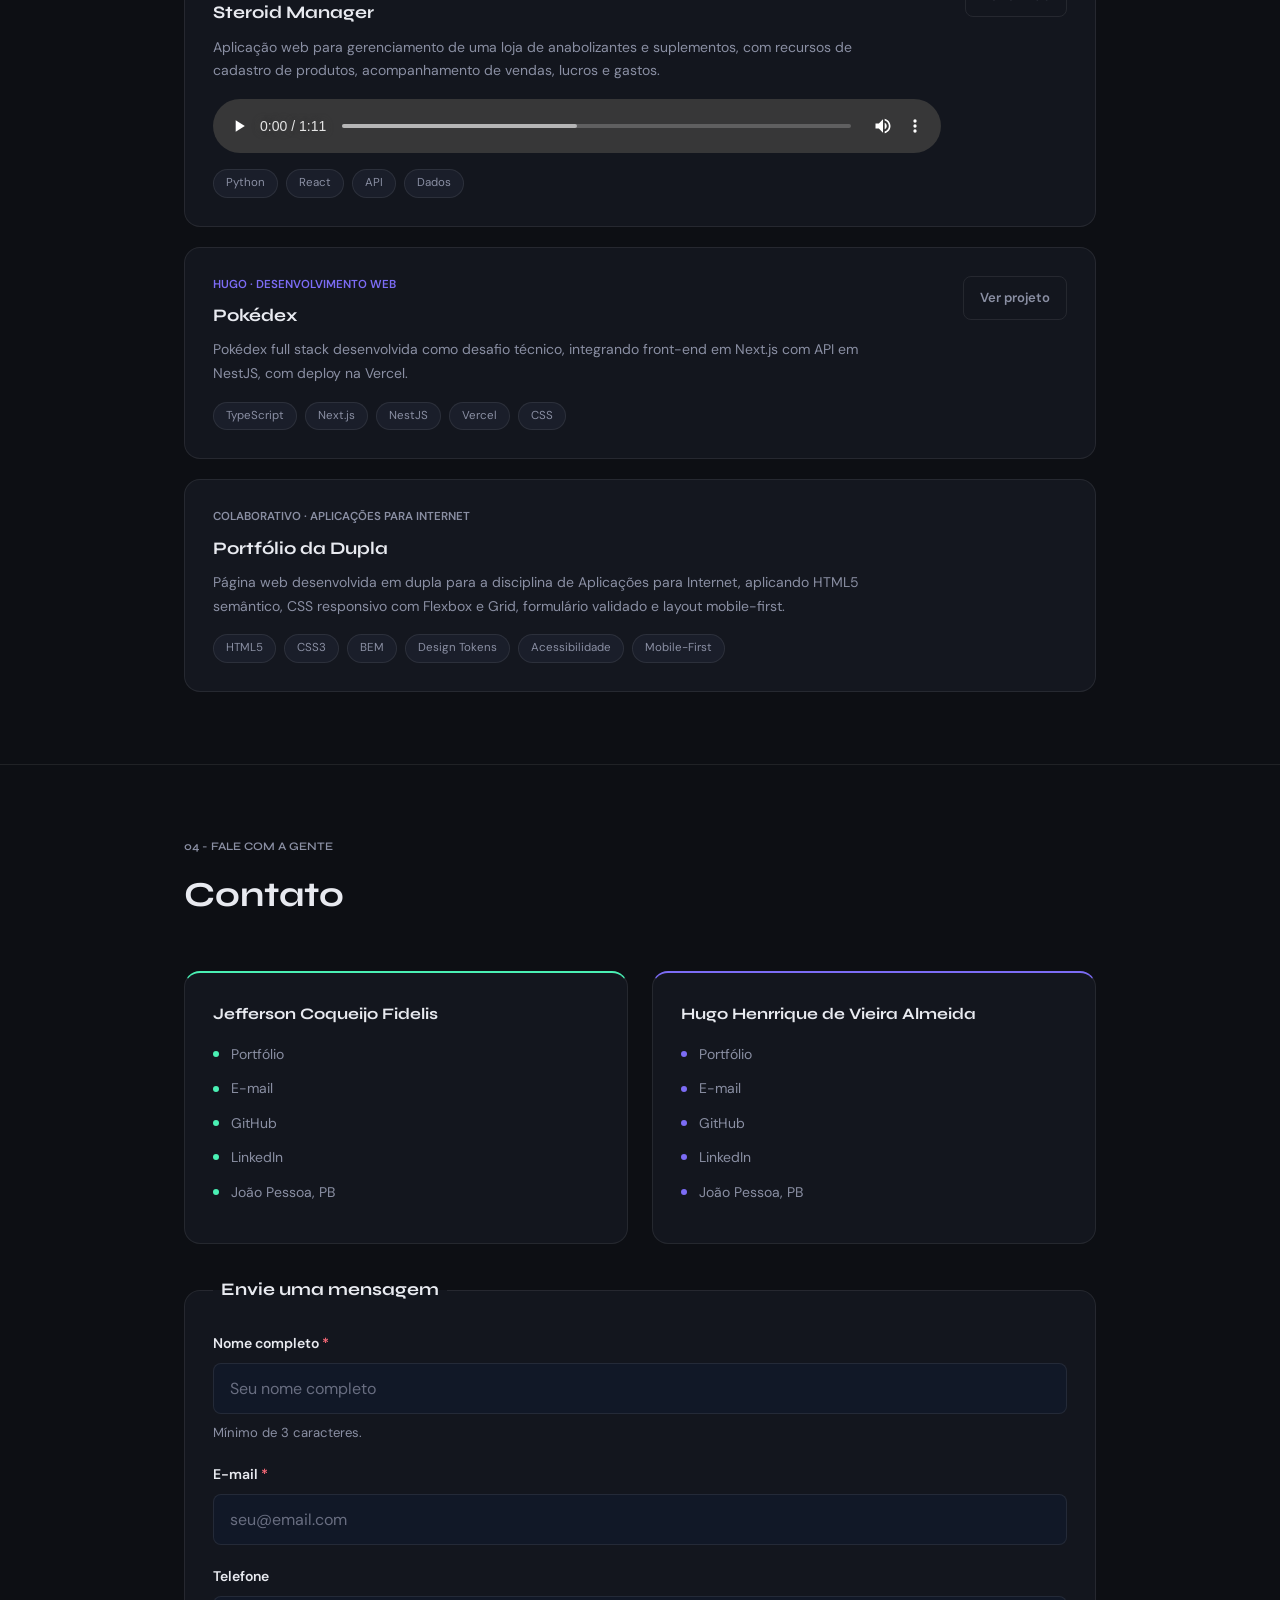
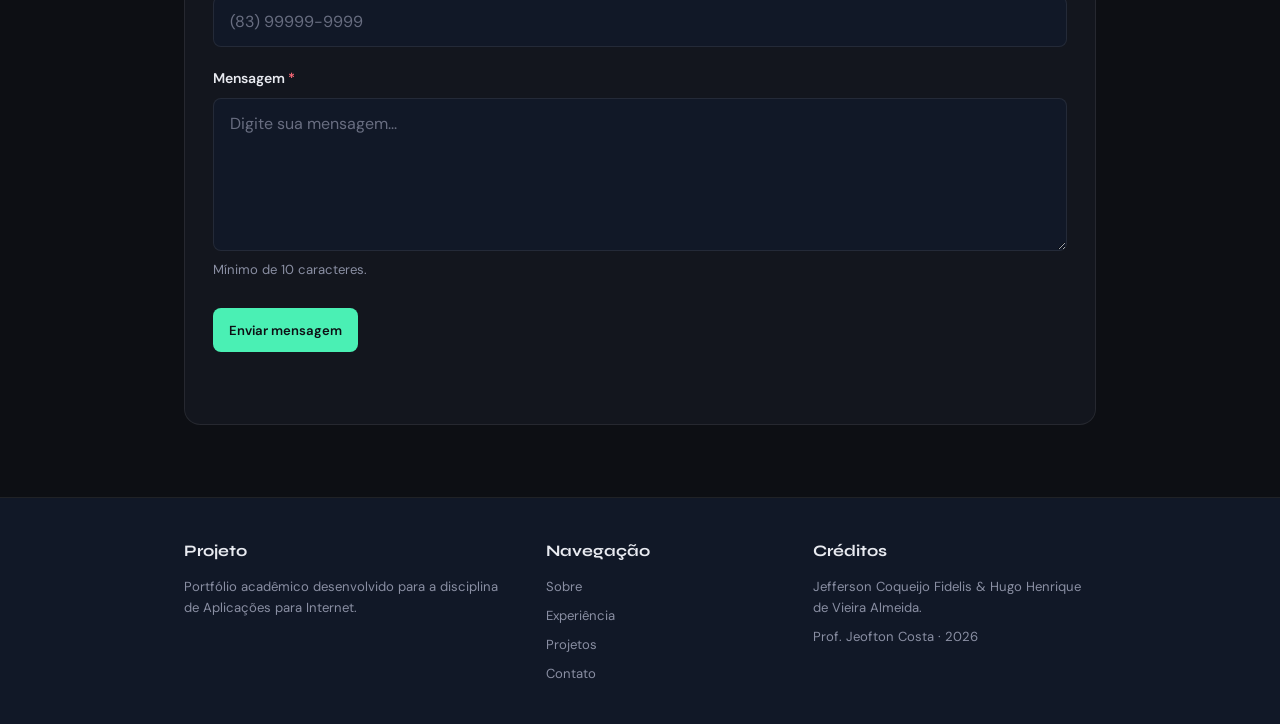
==== commit 5a275587: "feat: mudanças no repositorio" ====
--- a/Atividades/Atividade-02/src/index.html
+++ b/Atividades/Atividade-02/src/index.html
@@ -605,7 +605,7 @@
         <section class="footer__column" aria-labelledby="footer-creditos">
           <h2 class="footer__title" id="footer-creditos">Créditos</h2>
           <p>
-            Jefferson Coqueijo Fidelis &amp; Hugo Henrrique de Vieira Almeida.
+            Jefferson Coqueijo Fidelis &amp; Hugo Henrique de Vieira Almeida.
           </p>
           <p class="footer__note">Prof. Jeofton Costa · 2026</p>
         </section>
--- a/Atividades/Atividade-02/src/css/main.css
+++ b/Atividades/Atividade-02/src/css/main.css
@@ -1,17 +1,26 @@
-@import url('./tokens/primitives.css');
-@import url('./tokens/semantic.css');
-@import url('./tokens/spacing.css');
-@import url('./tokens/typography.css');
-@import url('./themes/dark.css');
-@import url('./base/reset.css');
-@import url('./base/base.css');
-@import url('./tools/tools.css');
-@import url('./layout/layout.css');
-@import url('./components/navbar.css');
-@import url('./components/hero.css');
-@import url('./components/btn.css');
-@import url('./components/badge.css');
-@import url('./components/card.css');
-@import url('./components/form.css');
-@import url('./components/footer.css');
-@import url('./utilities/utilities.css');
+/* Caminho A (Aula 11) — CSS Cascade Layers
+   Ordem de declaração define precedência crescente:
+   tokens < reset < base < layout < components < utilities */
+@layer tokens, reset, base, layout, components, utilities;
+
+@import url('./tokens/primitives.css') layer(tokens);
+@import url('./tokens/semantic.css') layer(tokens);
+@import url('./tokens/spacing.css') layer(tokens);
+@import url('./tokens/typography.css') layer(tokens);
+@import url('./themes/dark.css') layer(tokens);
+
+@import url('./base/reset.css') layer(reset);
+@import url('./base/base.css') layer(base);
+@import url('./tools/tools.css') layer(base);
+
+@import url('./layout/layout.css') layer(layout);
+
+@import url('./components/navbar.css') layer(components);
+@import url('./components/hero.css') layer(components);
+@import url('./components/btn.css') layer(components);
+@import url('./components/badge.css') layer(components);
+@import url('./components/card.css') layer(components);
+@import url('./components/form.css') layer(components);
+@import url('./components/footer.css') layer(components);
+
+@import url('./utilities/utilities.css') layer(utilities);
